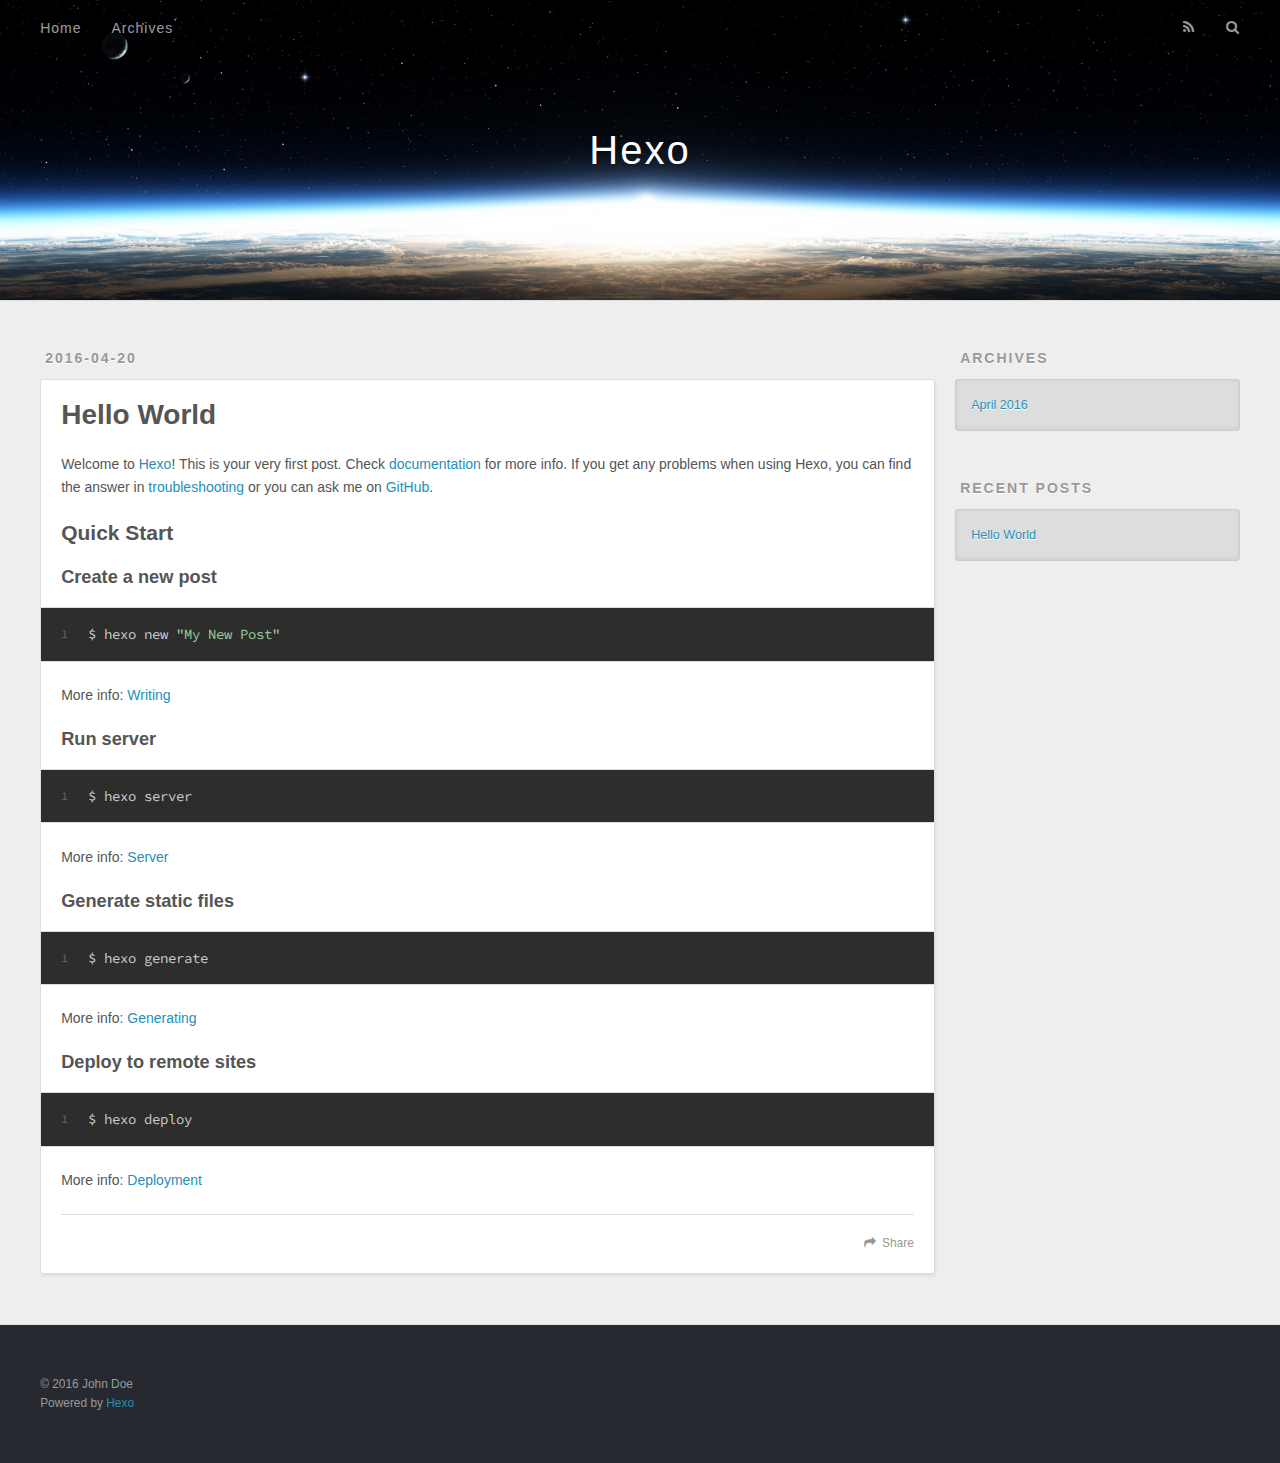
==== index.html @ 0bdc1a88 "Site updated: 2016-04-20 15:35:36" ====
<!DOCTYPE html>
<html>
<head>
  <meta charset="utf-8">
  
  <title>Hexo</title>
  <meta name="viewport" content="width=device-width, initial-scale=1, maximum-scale=1">
  <meta name="description">
<meta property="og:type" content="website">
<meta property="og:title" content="Hexo">
<meta property="og:url" content="http://yoursite.com/index.html">
<meta property="og:site_name" content="Hexo">
<meta property="og:description">
<meta name="twitter:card" content="summary">
<meta name="twitter:title" content="Hexo">
<meta name="twitter:description">
  
    <link rel="alternate" href="/atom.xml" title="Hexo" type="application/atom+xml">
  
  
    <link rel="icon" href="/favicon.png">
  
  
    <link href="//fonts.googleapis.com/css?family=Source+Code+Pro" rel="stylesheet" type="text/css">
  
  <link rel="stylesheet" href="/css/style.css">
  

</head>

<body>
  <div id="container">
    <div id="wrap">
      <header id="header">
  <div id="banner"></div>
  <div id="header-outer" class="outer">
    <div id="header-title" class="inner">
      <h1 id="logo-wrap">
        <a href="/" id="logo">Hexo</a>
      </h1>
      
    </div>
    <div id="header-inner" class="inner">
      <nav id="main-nav">
        <a id="main-nav-toggle" class="nav-icon"></a>
        
          <a class="main-nav-link" href="/">Home</a>
        
          <a class="main-nav-link" href="/archives">Archives</a>
        
      </nav>
      <nav id="sub-nav">
        
          <a id="nav-rss-link" class="nav-icon" href="/atom.xml" title="RSS Feed"></a>
        
        <a id="nav-search-btn" class="nav-icon" title="Search"></a>
      </nav>
      <div id="search-form-wrap">
        <form action="//google.com/search" method="get" accept-charset="UTF-8" class="search-form"><input type="search" name="q" results="0" class="search-form-input" placeholder="Search"><button type="submit" class="search-form-submit">&#xF002;</button><input type="hidden" name="sitesearch" value="http://yoursite.com"></form>
      </div>
    </div>
  </div>
</header>
      <div class="outer">
        <section id="main">
  
    <article id="post-hello-world" class="article article-type-post" itemscope itemprop="blogPost">
  <div class="article-meta">
    <a href="/2016/04/20/hello-world/" class="article-date">
  <time datetime="2016-04-20T07:12:39.028Z" itemprop="datePublished">2016-04-20</time>
</a>
    
  </div>
  <div class="article-inner">
    
    
      <header class="article-header">
        
  
    <h1 itemprop="name">
      <a class="article-title" href="/2016/04/20/hello-world/">Hello World</a>
    </h1>
  

      </header>
    
    <div class="article-entry" itemprop="articleBody">
      
        <p>Welcome to <a href="https://hexo.io/" target="_blank" rel="external">Hexo</a>! This is your very first post. Check <a href="https://hexo.io/docs/" target="_blank" rel="external">documentation</a> for more info. If you get any problems when using Hexo, you can find the answer in <a href="https://hexo.io/docs/troubleshooting.html" target="_blank" rel="external">troubleshooting</a> or you can ask me on <a href="https://github.com/hexojs/hexo/issues" target="_blank" rel="external">GitHub</a>.</p>
<h2 id="Quick-Start"><a href="#Quick-Start" class="headerlink" title="Quick Start"></a>Quick Start</h2><h3 id="Create-a-new-post"><a href="#Create-a-new-post" class="headerlink" title="Create a new post"></a>Create a new post</h3><figure class="highlight bash"><table><tr><td class="gutter"><pre><span class="line">1</span><br></pre></td><td class="code"><pre><span class="line">$ hexo new <span class="string">"My New Post"</span></span><br></pre></td></tr></table></figure>
<p>More info: <a href="https://hexo.io/docs/writing.html" target="_blank" rel="external">Writing</a></p>
<h3 id="Run-server"><a href="#Run-server" class="headerlink" title="Run server"></a>Run server</h3><figure class="highlight bash"><table><tr><td class="gutter"><pre><span class="line">1</span><br></pre></td><td class="code"><pre><span class="line">$ hexo server</span><br></pre></td></tr></table></figure>
<p>More info: <a href="https://hexo.io/docs/server.html" target="_blank" rel="external">Server</a></p>
<h3 id="Generate-static-files"><a href="#Generate-static-files" class="headerlink" title="Generate static files"></a>Generate static files</h3><figure class="highlight bash"><table><tr><td class="gutter"><pre><span class="line">1</span><br></pre></td><td class="code"><pre><span class="line">$ hexo generate</span><br></pre></td></tr></table></figure>
<p>More info: <a href="https://hexo.io/docs/generating.html" target="_blank" rel="external">Generating</a></p>
<h3 id="Deploy-to-remote-sites"><a href="#Deploy-to-remote-sites" class="headerlink" title="Deploy to remote sites"></a>Deploy to remote sites</h3><figure class="highlight bash"><table><tr><td class="gutter"><pre><span class="line">1</span><br></pre></td><td class="code"><pre><span class="line">$ hexo deploy</span><br></pre></td></tr></table></figure>
<p>More info: <a href="https://hexo.io/docs/deployment.html" target="_blank" rel="external">Deployment</a></p>

      
    </div>
    <footer class="article-footer">
      <a data-url="http://yoursite.com/2016/04/20/hello-world/" data-id="cin8j2ept0000wcw4r15wp5rs" class="article-share-link">Share</a>
      
      
    </footer>
  </div>
  
</article>


  

</section>
        
          <aside id="sidebar">
  
    

  
    

  
    
  
    
  <div class="widget-wrap">
    <h3 class="widget-title">Archives</h3>
    <div class="widget">
      <ul class="archive-list"><li class="archive-list-item"><a class="archive-list-link" href="/archives/2016/04/">April 2016</a></li></ul>
    </div>
  </div>


  
    
  <div class="widget-wrap">
    <h3 class="widget-title">Recent Posts</h3>
    <div class="widget">
      <ul>
        
          <li>
            <a href="/2016/04/20/hello-world/">Hello World</a>
          </li>
        
      </ul>
    </div>
  </div>

  
</aside>
        
      </div>
      <footer id="footer">
  
  <div class="outer">
    <div id="footer-info" class="inner">
      &copy; 2016 John Doe<br>
      Powered by <a href="http://hexo.io/" target="_blank">Hexo</a>
    </div>
  </div>
</footer>
    </div>
    <nav id="mobile-nav">
  
    <a href="/" class="mobile-nav-link">Home</a>
  
    <a href="/archives" class="mobile-nav-link">Archives</a>
  
</nav>
    

<script src="//ajax.googleapis.com/ajax/libs/jquery/2.0.3/jquery.min.js"></script>


  <link rel="stylesheet" href="/fancybox/jquery.fancybox.css">
  <script src="/fancybox/jquery.fancybox.pack.js"></script>


<script src="/js/script.js"></script>

  </div>
</body>
</html>
---- css/style.css ----
body {
  width: 100%;
}
body:before,
body:after {
  content: "";
  display: table;
}
body:after {
  clear: both;
}
html,
body,
div,
span,
applet,
object,
iframe,
h1,
h2,
h3,
h4,
h5,
h6,
p,
blockquote,
pre,
a,
abbr,
acronym,
address,
big,
cite,
code,
del,
dfn,
em,
img,
ins,
kbd,
q,
s,
samp,
small,
strike,
strong,
sub,
sup,
tt,
var,
dl,
dt,
dd,
ol,
ul,
li,
fieldset,
form,
label,
legend,
table,
caption,
tbody,
tfoot,
thead,
tr,
th,
td {
  margin: 0;
  padding: 0;
  border: 0;
  outline: 0;
  font-weight: inherit;
  font-style: inherit;
  font-family: inherit;
  font-size: 100%;
  vertical-align: baseline;
}
body {
  line-height: 1;
  color: #000;
  background: #fff;
}
ol,
ul {
  list-style: none;
}
table {
  border-collapse: separate;
  border-spacing: 0;
  vertical-align: middle;
}
caption,
th,
td {
  text-align: left;
  font-weight: normal;
  vertical-align: middle;
}
a img {
  border: none;
}
input,
button {
  margin: 0;
  padding: 0;
}
input::-moz-focus-inner,
button::-moz-focus-inner {
  border: 0;
  padding: 0;
}
@font-face {
  font-family: FontAwesome;
  font-style: normal;
  font-weight: normal;
  src: url("fonts/fontawesome-webfont.eot?v=#4.0.3");
  src: url("fonts/fontawesome-webfont.eot?#iefix&v=#4.0.3") format("embedded-opentype"), url("fonts/fontawesome-webfont.woff?v=#4.0.3") format("woff"), url("fonts/fontawesome-webfont.ttf?v=#4.0.3") format("truetype"), url("fonts/fontawesome-webfont.svg#fontawesomeregular?v=#4.0.3") format("svg");
}
html,
body,
#container {
  height: 100%;
}
body {
  background: #eee;
  font: 14px "Helvetica Neue", Helvetica, Arial, sans-serif;
  -webkit-text-size-adjust: 100%;
}
.outer {
  max-width: 1220px;
  margin: 0 auto;
  padding: 0 20px;
}
.outer:before,
.outer:after {
  content: "";
  display: table;
}
.outer:after {
  clear: both;
}
.inner {
  display: inline;
  float: left;
  width: 98.33333333333333%;
  margin: 0 0.833333333333333%;
}
.left,
.alignleft {
  float: left;
}
.right,
.alignright {
  float: right;
}
.clear {
  clear: both;
}
#container {
  position: relative;
}
.mobile-nav-on {
  overflow: hidden;
}
#wrap {
  height: 100%;
  width: 100%;
  position: absolute;
  top: 0;
  left: 0;
  -webkit-transition: 0.2s ease-out;
  -moz-transition: 0.2s ease-out;
  -ms-transition: 0.2s ease-out;
  transition: 0.2s ease-out;
  z-index: 1;
  background: #eee;
}
.mobile-nav-on #wrap {
  left: 280px;
}
@media screen and (min-width: 768px) {
  #main {
    display: inline;
    float: left;
    width: 73.33333333333333%;
    margin: 0 0.833333333333333%;
  }
}
.article-date,
.article-category-link,
.archive-year,
.widget-title {
  text-decoration: none;
  text-transform: uppercase;
  letter-spacing: 2px;
  color: #999;
  margin-bottom: 1em;
  margin-left: 5px;
  line-height: 1em;
  text-shadow: 0 1px #fff;
  font-weight: bold;
}
.article-inner,
.archive-article-inner {
  background: #fff;
  -webkit-box-shadow: 1px 2px 3px #ddd;
  box-shadow: 1px 2px 3px #ddd;
  border: 1px solid #ddd;
  -webkit-border-radius: 3px;
  border-radius: 3px;
}
.article-entry h1,
.widget h1 {
  font-size: 2em;
}
.article-entry h2,
.widget h2 {
  font-size: 1.5em;
}
.article-entry h3,
.widget h3 {
  font-size: 1.3em;
}
.article-entry h4,
.widget h4 {
  font-size: 1.2em;
}
.article-entry h5,
.widget h5 {
  font-size: 1em;
}
.article-entry h6,
.widget h6 {
  font-size: 1em;
  color: #999;
}
.article-entry hr,
.widget hr {
  border: 1px dashed #ddd;
}
.article-entry strong,
.widget strong {
  font-weight: bold;
}
.article-entry em,
.widget em,
.article-entry cite,
.widget cite {
  font-style: italic;
}
.article-entry sup,
.widget sup,
.article-entry sub,
.widget sub {
  font-size: 0.75em;
  line-height: 0;
  position: relative;
  vertical-align: baseline;
}
.article-entry sup,
.widget sup {
  top: -0.5em;
}
.article-entry sub,
.widget sub {
  bottom: -0.2em;
}
.article-entry small,
.widget small {
  font-size: 0.85em;
}
.article-entry acronym,
.widget acronym,
.article-entry abbr,
.widget abbr {
  border-bottom: 1px dotted;
}
.article-entry ul,
.widget ul,
.article-entry ol,
.widget ol,
.article-entry dl,
.widget dl {
  margin: 0 20px;
  line-height: 1.6em;
}
.article-entry ul ul,
.widget ul ul,
.article-entry ol ul,
.widget ol ul,
.article-entry ul ol,
.widget ul ol,
.article-entry ol ol,
.widget ol ol {
  margin-top: 0;
  margin-bottom: 0;
}
.article-entry ul,
.widget ul {
  list-style: disc;
}
.article-entry ol,
.widget ol {
  list-style: decimal;
}
.article-entry dt,
.widget dt {
  font-weight: bold;
}
#header {
  height: 300px;
  position: relative;
  border-bottom: 1px solid #ddd;
}
#header:before,
#header:after {
  content: "";
  position: absolute;
  left: 0;
  right: 0;
  height: 40px;
}
#header:before {
  top: 0;
  background: -webkit-linear-gradient(rgba(0,0,0,0.2), transparent);
  background: -moz-linear-gradient(rgba(0,0,0,0.2), transparent);
  background: -ms-linear-gradient(rgba(0,0,0,0.2), transparent);
  background: linear-gradient(rgba(0,0,0,0.2), transparent);
}
#header:after {
  bottom: 0;
  background: -webkit-linear-gradient(transparent, rgba(0,0,0,0.2));
  background: -moz-linear-gradient(transparent, rgba(0,0,0,0.2));
  background: -ms-linear-gradient(transparent, rgba(0,0,0,0.2));
  background: linear-gradient(transparent, rgba(0,0,0,0.2));
}
#header-outer {
  height: 100%;
  position: relative;
}
#header-inner {
  position: relative;
  overflow: hidden;
}
#banner {
  position: absolute;
  top: 0;
  left: 0;
  width: 100%;
  height: 100%;
  background: url("images/banner.jpg") center #000;
  -webkit-background-size: cover;
  -moz-background-size: cover;
  background-size: cover;
  z-index: -1;
}
#header-title {
  text-align: center;
  height: 40px;
  position: absolute;
  top: 50%;
  left: 0;
  margin-top: -20px;
}
#logo,
#subtitle {
  text-decoration: none;
  color: #fff;
  font-weight: 300;
  text-shadow: 0 1px 4px rgba(0,0,0,0.3);
}
#logo {
  font-size: 40px;
  line-height: 40px;
  letter-spacing: 2px;
}
#subtitle {
  font-size: 16px;
  line-height: 16px;
  letter-spacing: 1px;
}
#subtitle-wrap {
  margin-top: 16px;
}
#main-nav {
  float: left;
  margin-left: -15px;
}
.nav-icon,
.main-nav-link {
  float: left;
  color: #fff;
  opacity: 0.6;
  text-decoration: none;
  text-shadow: 0 1px rgba(0,0,0,0.2);
  -webkit-transition: opacity 0.2s;
  -moz-transition: opacity 0.2s;
  -ms-transition: opacity 0.2s;
  transition: opacity 0.2s;
  display: block;
  padding: 20px 15px;
}
.nav-icon:hover,
.main-nav-link:hover {
  opacity: 1;
}
.nav-icon {
  font-family: FontAwesome;
  text-align: center;
  font-size: 14px;
  width: 14px;
  height: 14px;
  padding: 20px 15px;
  position: relative;
  cursor: pointer;
}
.main-nav-link {
  font-weight: 300;
  letter-spacing: 1px;
}
@media screen and (max-width: 479px) {
  .main-nav-link {
    display: none;
  }
}
#main-nav-toggle {
  display: none;
}
#main-nav-toggle:before {
  content: "\f0c9";
}
@media screen and (max-width: 479px) {
  #main-nav-toggle {
    display: block;
  }
}
#sub-nav {
  float: right;
  margin-right: -15px;
}
#nav-rss-link:before {
  content: "\f09e";
}
#nav-search-btn:before {
  content: "\f002";
}
#search-form-wrap {
  position: absolute;
  top: 15px;
  width: 150px;
  height: 30px;
  right: -150px;
  opacity: 0;
  -webkit-transition: 0.2s ease-out;
  -moz-transition: 0.2s ease-out;
  -ms-transition: 0.2s ease-out;
  transition: 0.2s ease-out;
}
#search-form-wrap.on {
  opacity: 1;
  right: 0;
}
@media screen and (max-width: 479px) {
  #search-form-wrap {
    width: 100%;
    right: -100%;
  }
}
.search-form {
  position: absolute;
  top: 0;
  left: 0;
  right: 0;
  background: #fff;
  padding: 5px 15px;
  -webkit-border-radius: 15px;
  border-radius: 15px;
  -webkit-box-shadow: 0 0 10px rgba(0,0,0,0.3);
  box-shadow: 0 0 10px rgba(0,0,0,0.3);
}
.search-form-input {
  border: none;
  background: none;
  color: #555;
  width: 100%;
  font: 13px "Helvetica Neue", Helvetica, Arial, sans-serif;
  outline: none;
}
.search-form-input::-webkit-search-results-decoration,
.search-form-input::-webkit-search-cancel-button {
  -webkit-appearance: none;
}
.search-form-submit {
  position: absolute;
  top: 50%;
  right: 10px;
  margin-top: -7px;
  font: 13px FontAwesome;
  border: none;
  background: none;
  color: #bbb;
  cursor: pointer;
}
.search-form-submit:hover,
.search-form-submit:focus {
  color: #777;
}
.article {
  margin: 50px 0;
}
.article-inner {
  overflow: hidden;
}
.article-meta:before,
.article-meta:after {
  content: "";
  display: table;
}
.article-meta:after {
  clear: both;
}
.article-date {
  float: left;
}
.article-category {
  float: left;
  line-height: 1em;
  color: #ccc;
  text-shadow: 0 1px #fff;
  margin-left: 8px;
}
.article-category:before {
  content: "\2022";
}
.article-category-link {
  margin: 0 12px 1em;
}
.article-header {
  padding: 20px 20px 0;
}
.article-title {
  text-decoration: none;
  font-size: 2em;
  font-weight: bold;
  color: #555;
  line-height: 1.1em;
  -webkit-transition: color 0.2s;
  -moz-transition: color 0.2s;
  -ms-transition: color 0.2s;
  transition: color 0.2s;
}
a.article-title:hover {
  color: #258fb8;
}
.article-entry {
  color: #555;
  padding: 0 20px;
}
.article-entry:before,
.article-entry:after {
  content: "";
  display: table;
}
.article-entry:after {
  clear: both;
}
.article-entry p,
.article-entry table {
  line-height: 1.6em;
  margin: 1.6em 0;
}
.article-entry h1,
.article-entry h2,
.article-entry h3,
.article-entry h4,
.article-entry h5,
.article-entry h6 {
  font-weight: bold;
}
.article-entry h1,
.article-entry h2,
.article-entry h3,
.article-entry h4,
.article-entry h5,
.article-entry h6 {
  line-height: 1.1em;
  margin: 1.1em 0;
}
.article-entry a {
  color: #258fb8;
  text-decoration: none;
}
.article-entry a:hover {
  text-decoration: underline;
}
.article-entry ul,
.article-entry ol,
.article-entry dl {
  margin-top: 1.6em;
  margin-bottom: 1.6em;
}
.article-entry img,
.article-entry video {
  max-width: 100%;
  height: auto;
  display: block;
  margin: auto;
}
.article-entry iframe {
  border: none;
}
.article-entry table {
  width: 100%;
  border-collapse: collapse;
  border-spacing: 0;
}
.article-entry th {
  font-weight: bold;
  border-bottom: 3px solid #ddd;
  padding-bottom: 0.5em;
}
.article-entry td {
  border-bottom: 1px solid #ddd;
  padding: 10px 0;
}
.article-entry blockquote {
  font-family: Georgia, "Times New Roman", serif;
  font-size: 1.4em;
  margin: 1.6em 20px;
  text-align: center;
}
.article-entry blockquote footer {
  font-size: 14px;
  margin: 1.6em 0;
  font-family: "Helvetica Neue", Helvetica, Arial, sans-serif;
}
.article-entry blockquote footer cite:before {
  content: "—";
  padding: 0 0.5em;
}
.article-entry .pullquote {
  text-align: left;
  width: 45%;
  margin: 0;
}
.article-entry .pullquote.left {
  margin-left: 0.5em;
  margin-right: 1em;
}
.article-entry .pullquote.right {
  margin-right: 0.5em;
  margin-left: 1em;
}
.article-entry .caption {
  color: #999;
  display: block;
  font-size: 0.9em;
  margin-top: 0.5em;
  position: relative;
  text-align: center;
}
.article-entry .video-container {
  position: relative;
  padding-top: 56.25%;
  height: 0;
  overflow: hidden;
}
.article-entry .video-container iframe,
.article-entry .video-container object,
.article-entry .video-container embed {
  position: absolute;
  top: 0;
  left: 0;
  width: 100%;
  height: 100%;
  margin-top: 0;
}
.article-more-link a {
  display: inline-block;
  line-height: 1em;
  padding: 6px 15px;
  -webkit-border-radius: 15px;
  border-radius: 15px;
  background: #eee;
  color: #999;
  text-shadow: 0 1px #fff;
  text-decoration: none;
}
.article-more-link a:hover {
  background: #258fb8;
  color: #fff;
  text-decoration: none;
  text-shadow: 0 1px #1e7293;
}
.article-footer {
  font-size: 0.85em;
  line-height: 1.6em;
  border-top: 1px solid #ddd;
  padding-top: 1.6em;
  margin: 0 20px 20px;
}
.article-footer:before,
.article-footer:after {
  content: "";
  display: table;
}
.article-footer:after {
  clear: both;
}
.article-footer a {
  color: #999;
  text-decoration: none;
}
.article-footer a:hover {
  color: #555;
}
.article-tag-list-item {
  float: left;
  margin-right: 10px;
}
.article-tag-list-link:before {
  content: "#";
}
.article-comment-link {
  float: right;
}
.article-comment-link:before {
  content: "\f075";
  font-family: FontAwesome;
  padding-right: 8px;
}
.article-share-link {
  cursor: pointer;
  float: right;
  margin-left: 20px;
}
.article-share-link:before {
  content: "\f064";
  font-family: FontAwesome;
  padding-right: 6px;
}
#article-nav {
  position: relative;
}
#article-nav:before,
#article-nav:after {
  content: "";
  display: table;
}
#article-nav:after {
  clear: both;
}
@media screen and (min-width: 768px) {
  #article-nav {
    margin: 50px 0;
  }
  #article-nav:before {
    width: 8px;
    height: 8px;
    position: absolute;
    top: 50%;
    left: 50%;
    margin-top: -4px;
    margin-left: -4px;
    content: "";
    -webkit-border-radius: 50%;
    border-radius: 50%;
    background: #ddd;
    -webkit-box-shadow: 0 1px 2px #fff;
    box-shadow: 0 1px 2px #fff;
  }
}
.article-nav-link-wrap {
  text-decoration: none;
  text-shadow: 0 1px #fff;
  color: #999;
  -webkit-box-sizing: border-box;
  -moz-box-sizing: border-box;
  box-sizing: border-box;
  margin-top: 50px;
  text-align: center;
  display: block;
}
.article-nav-link-wrap:hover {
  color: #555;
}
@media screen and (min-width: 768px) {
  .article-nav-link-wrap {
    width: 50%;
    margin-top: 0;
  }
}
@media screen and (min-width: 768px) {
  #article-nav-newer {
    float: left;
    text-align: right;
    padding-right: 20px;
  }
}
@media screen and (min-width: 768px) {
  #article-nav-older {
    float: right;
    text-align: left;
    padding-left: 20px;
  }
}
.article-nav-caption {
  text-transform: uppercase;
  letter-spacing: 2px;
  color: #ddd;
  line-height: 1em;
  font-weight: bold;
}
#article-nav-newer .article-nav-caption {
  margin-right: -2px;
}
.article-nav-title {
  font-size: 0.85em;
  line-height: 1.6em;
  margin-top: 0.5em;
}
.article-share-box {
  position: absolute;
  display: none;
  background: #fff;
  -webkit-box-shadow: 1px 2px 10px rgba(0,0,0,0.2);
  box-shadow: 1px 2px 10px rgba(0,0,0,0.2);
  -webkit-border-radius: 3px;
  border-radius: 3px;
  margin-left: -145px;
  overflow: hidden;
  z-index: 1;
}
.article-share-box.on {
  display: block;
}
.article-share-input {
  width: 100%;
  background: none;
  -webkit-box-sizing: border-box;
  -moz-box-sizing: border-box;
  box-sizing: border-box;
  font: 14px "Helvetica Neue", Helvetica, Arial, sans-serif;
  padding: 0 15px;
  color: #555;
  outline: none;
  border: 1px solid #ddd;
  -webkit-border-radius: 3px 3px 0 0;
  border-radius: 3px 3px 0 0;
  height: 36px;
  line-height: 36px;
}
.article-share-links {
  background: #eee;
}
.article-share-links:before,
.article-share-links:after {
  content: "";
  display: table;
}
.article-share-links:after {
  clear: both;
}
.article-share-twitter,
.article-share-facebook,
.article-share-pinterest,
.article-share-google {
  width: 50px;
  height: 36px;
  display: block;
  float: left;
  position: relative;
  color: #999;
  text-shadow: 0 1px #fff;
}
.article-share-twitter:before,
.article-share-facebook:before,
.article-share-pinterest:before,
.article-share-google:before {
  font-size: 20px;
  font-family: FontAwesome;
  width: 20px;
  height: 20px;
  position: absolute;
  top: 50%;
  left: 50%;
  margin-top: -10px;
  margin-left: -10px;
  text-align: center;
}
.article-share-twitter:hover,
.article-share-facebook:hover,
.article-share-pinterest:hover,
.article-share-google:hover {
  color: #fff;
}
.article-share-twitter:before {
  content: "\f099";
}
.article-share-twitter:hover {
  background: #00aced;
  text-shadow: 0 1px #008abe;
}
.article-share-facebook:before {
  content: "\f09a";
}
.article-share-facebook:hover {
  background: #3b5998;
  text-shadow: 0 1px #2f477a;
}
.article-share-pinterest:before {
  content: "\f0d2";
}
.article-share-pinterest:hover {
  background: #cb2027;
  text-shadow: 0 1px #a21a1f;
}
.article-share-google:before {
  content: "\f0d5";
}
.article-share-google:hover {
  background: #dd4b39;
  text-shadow: 0 1px #be3221;
}
.article-gallery {
  background: #000;
  position: relative;
}
.article-gallery-photos {
  position: relative;
  overflow: hidden;
}
.article-gallery-img {
  display: none;
  max-width: 100%;
}
.article-gallery-img:first-child {
  display: block;
}
.article-gallery-img.loaded {
  position: absolute;
  display: block;
}
.article-gallery-img img {
  display: block;
  max-width: 100%;
  margin: 0 auto;
}
#comments {
  background: #fff;
  -webkit-box-shadow: 1px 2px 3px #ddd;
  box-shadow: 1px 2px 3px #ddd;
  padding: 20px;
  border: 1px solid #ddd;
  -webkit-border-radius: 3px;
  border-radius: 3px;
  margin: 50px 0;
}
#comments a {
  color: #258fb8;
}
.archives-wrap {
  margin: 50px 0;
}
.archives:before,
.archives:after {
  content: "";
  display: table;
}
.archives:after {
  clear: both;
}
.archive-year-wrap {
  margin-bottom: 1em;
}
.archives {
  -webkit-column-gap: 10px;
  -moz-column-gap: 10px;
  column-gap: 10px;
}
@media screen and (min-width: 480px) and (max-width: 767px) {
  .archives {
    -webkit-column-count: 2;
    -moz-column-count: 2;
    column-count: 2;
  }
}
@media screen and (min-width: 768px) {
  .archives {
    -webkit-column-count: 3;
    -moz-column-count: 3;
    column-count: 3;
  }
}
.archive-article {
  -webkit-column-break-inside: avoid;
  page-break-inside: avoid;
  overflow: hidden;
  break-inside: avoid-column;
}
.archive-article-inner {
  padding: 10px;
  margin-bottom: 15px;
}
.archive-article-title {
  text-decoration: none;
  font-weight: bold;
  color: #555;
  -webkit-transition: color 0.2s;
  -moz-transition: color 0.2s;
  -ms-transition: color 0.2s;
  transition: color 0.2s;
  line-height: 1.6em;
}
.archive-article-title:hover {
  color: #258fb8;
}
.archive-article-footer {
  margin-top: 1em;
}
.archive-article-date {
  color: #999;
  text-decoration: none;
  font-size: 0.85em;
  line-height: 1em;
  margin-bottom: 0.5em;
  display: block;
}
#page-nav {
  margin: 50px auto;
  background: #fff;
  -webkit-box-shadow: 1px 2px 3px #ddd;
  box-shadow: 1px 2px 3px #ddd;
  border: 1px solid #ddd;
  -webkit-border-radius: 3px;
  border-radius: 3px;
  text-align: center;
  color: #999;
  overflow: hidden;
}
#page-nav:before,
#page-nav:after {
  content: "";
  display: table;
}
#page-nav:after {
  clear: both;
}
#page-nav a,
#page-nav span {
  padding: 10px 20px;
  line-height: 1;
  height: 2ex;
}
#page-nav a {
  color: #999;
  text-decoration: none;
}
#page-nav a:hover {
  background: #999;
  color: #fff;
}
#page-nav .prev {
  float: left;
}
#page-nav .next {
  float: right;
}
#page-nav .page-number {
  display: inline-block;
}
@media screen and (max-width: 479px) {
  #page-nav .page-number {
    display: none;
  }
}
#page-nav .current {
  color: #555;
  font-weight: bold;
}
#page-nav .space {
  color: #ddd;
}
#footer {
  background: #262a30;
  padding: 50px 0;
  border-top: 1px solid #ddd;
  color: #999;
}
#footer a {
  color: #258fb8;
  text-decoration: none;
}
#footer a:hover {
  text-decoration: underline;
}
#footer-info {
  line-height: 1.6em;
  font-size: 0.85em;
}
.article-entry pre,
.article-entry .highlight {
  background: #2d2d2d;
  margin: 0 -20px;
  padding: 15px 20px;
  border-style: solid;
  border-color: #ddd;
  border-width: 1px 0;
  overflow: auto;
  color: #ccc;
  line-height: 22.400000000000002px;
}
.article-entry .highlight .gutter pre,
.article-entry .gist .gist-file .gist-data .line-numbers {
  color: #666;
  font-size: 0.85em;
}
.article-entry pre,
.article-entry code {
  font-family: "Source Code Pro", Consolas, Monaco, Menlo, Consolas, monospace;
}
.article-entry code {
  background: #eee;
  text-shadow: 0 1px #fff;
  padding: 0 0.3em;
}
.article-entry pre code {
  background: none;
  text-shadow: none;
  padding: 0;
}
.article-entry .highlight pre {
  border: none;
  margin: 0;
  padding: 0;
}
.article-entry .highlight table {
  margin: 0;
  width: auto;
}
.article-entry .highlight td {
  border: none;
  padding: 0;
}
.article-entry .highlight figcaption {
  font-size: 0.85em;
  color: #999;
  line-height: 1em;
  margin-bottom: 1em;
}
.article-entry .highlight figcaption:before,
.article-entry .highlight figcaption:after {
  content: "";
  display: table;
}
.article-entry .highlight figcaption:after {
  clear: both;
}
.article-entry .highlight figcaption a {
  float: right;
}
.article-entry .highlight .gutter pre {
  text-align: right;
  padding-right: 20px;
}
.article-entry .highlight .line {
  height: 22.400000000000002px;
}
.article-entry .highlight .line.marked {
  background: #515151;
}
.article-entry .gist {
  margin: 0 -20px;
  border-style: solid;
  border-color: #ddd;
  border-width: 1px 0;
  background: #2d2d2d;
  padding: 15px 20px 15px 0;
}
.article-entry .gist .gist-file {
  border: none;
  font-family: "Source Code Pro", Consolas, Monaco, Menlo, Consolas, monospace;
  margin: 0;
}
.article-entry .gist .gist-file .gist-data {
  background: none;
  border: none;
}
.article-entry .gist .gist-file .gist-data .line-numbers {
  background: none;
  border: none;
  padding: 0 20px 0 0;
}
.article-entry .gist .gist-file .gist-data .line-data {
  padding: 0 !important;
}
.article-entry .gist .gist-file .highlight {
  margin: 0;
  padding: 0;
  border: none;
}
.article-entry .gist .gist-file .gist-meta {
  background: #2d2d2d;
  color: #999;
  font: 0.85em "Helvetica Neue", Helvetica, Arial, sans-serif;
  text-shadow: 0 0;
  padding: 0;
  margin-top: 1em;
  margin-left: 20px;
}
.article-entry .gist .gist-file .gist-meta a {
  color: #258fb8;
  font-weight: normal;
}
.article-entry .gist .gist-file .gist-meta a:hover {
  text-decoration: underline;
}
pre .comment,
pre .title {
  color: #999;
}
pre .variable,
pre .attribute,
pre .tag,
pre .regexp,
pre .ruby .constant,
pre .xml .tag .title,
pre .xml .pi,
pre .xml .doctype,
pre .html .doctype,
pre .css .id,
pre .css .class,
pre .css .pseudo {
  color: #f2777a;
}
pre .number,
pre .preprocessor,
pre .built_in,
pre .literal,
pre .params,
pre .constant {
  color: #f99157;
}
pre .class,
pre .ruby .class .title,
pre .css .rules .attribute {
  color: #9c9;
}
pre .string,
pre .value,
pre .inheritance,
pre .header,
pre .ruby .symbol,
pre .xml .cdata {
  color: #9c9;
}
pre .css .hexcolor {
  color: #6cc;
}
pre .function,
pre .python .decorator,
pre .python .title,
pre .ruby .function .title,
pre .ruby .title .keyword,
pre .perl .sub,
pre .javascript .title,
pre .coffeescript .title {
  color: #69c;
}
pre .keyword,
pre .javascript .function {
  color: #c9c;
}
@media screen and (max-width: 479px) {
  #mobile-nav {
    position: absolute;
    top: 0;
    left: 0;
    width: 280px;
    height: 100%;
    background: #191919;
    border-right: 1px solid #fff;
  }
}
@media screen and (max-width: 479px) {
  .mobile-nav-link {
    display: block;
    color: #999;
    text-decoration: none;
    padding: 15px 20px;
    font-weight: bold;
  }
  .mobile-nav-link:hover {
    color: #fff;
  }
}
@media screen and (min-width: 768px) {
  #sidebar {
    display: inline;
    float: left;
    width: 23.333333333333332%;
    margin: 0 0.833333333333333%;
  }
}
.widget-wrap {
  margin: 50px 0;
}
.widget {
  color: #777;
  text-shadow: 0 1px #fff;
  background: #ddd;
  -webkit-box-shadow: 0 -1px 4px #ccc inset;
  box-shadow: 0 -1px 4px #ccc inset;
  border: 1px solid #ccc;
  padding: 15px;
  -webkit-border-radius: 3px;
  border-radius: 3px;
}
.widget a {
  color: #258fb8;
  text-decoration: none;
}
.widget a:hover {
  text-decoration: underline;
}
.widget ul ul,
.widget ol ul,
.widget dl ul,
.widget ul ol,
.widget ol ol,
.widget dl ol,
.widget ul dl,
.widget ol dl,
.widget dl dl {
  margin-left: 15px;
  list-style: disc;
}
.widget {
  line-height: 1.6em;
  word-wrap: break-word;
  font-size: 0.9em;
}
.widget ul,
.widget ol {
  list-style: none;
  margin: 0;
}
.widget ul ul,
.widget ol ul,
.widget ul ol,
.widget ol ol {
  margin: 0 20px;
}
.widget ul ul,
.widget ol ul {
  list-style: disc;
}
.widget ul ol,
.widget ol ol {
  list-style: decimal;
}
.category-list-count,
.tag-list-count,
.archive-list-count {
  padding-left: 5px;
  color: #999;
  font-size: 0.85em;
}
.category-list-count:before,
.tag-list-count:before,
.archive-list-count:before {
  content: "(";
}
.category-list-count:after,
.tag-list-count:after,
.archive-list-count:after {
  content: ")";
}
.tagcloud a {
  margin-right: 5px;
  display: inline-block;
}
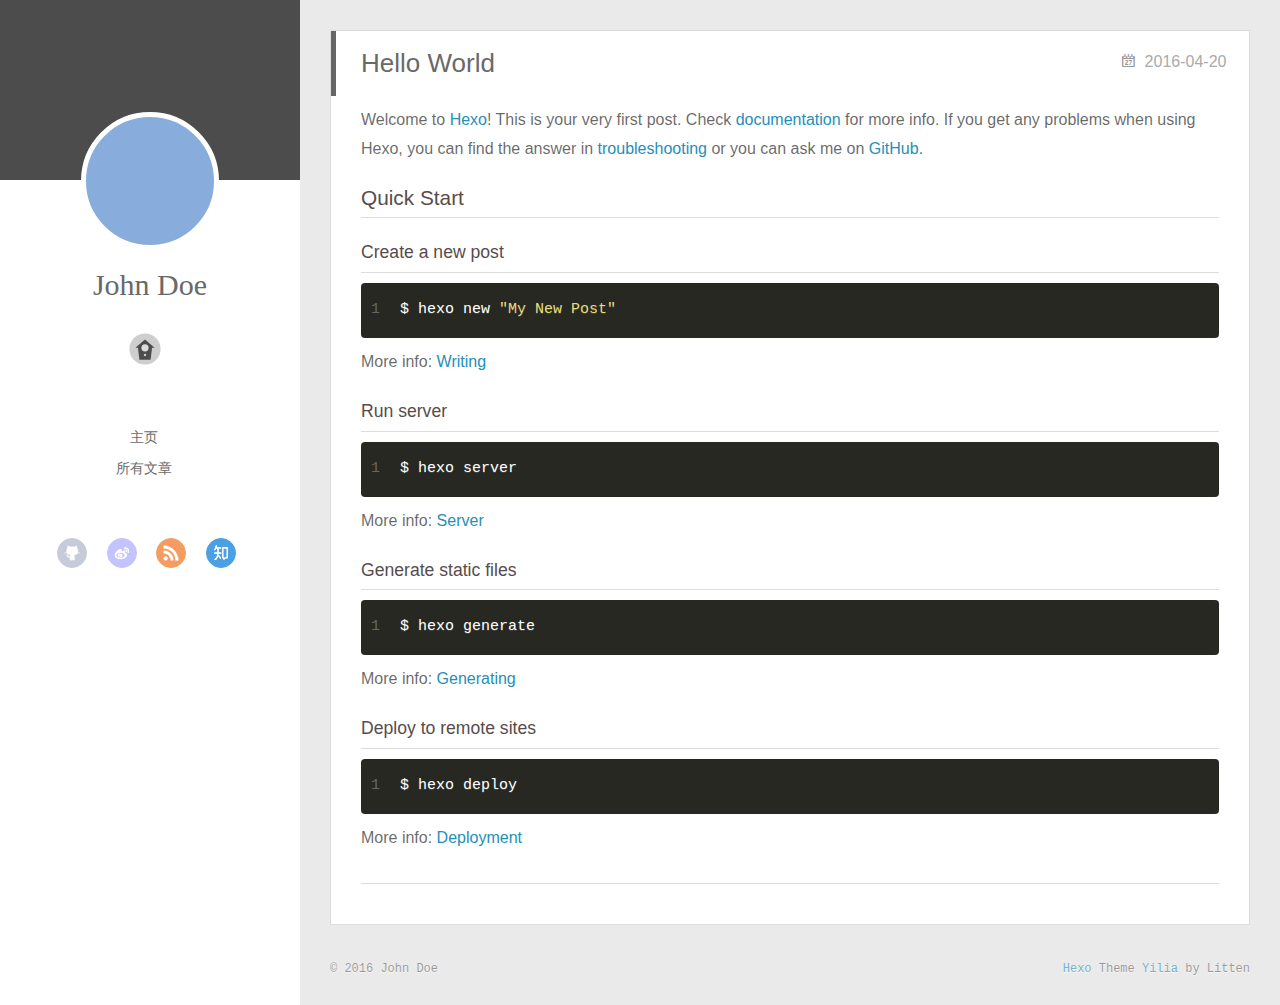
==== commit 47e3ebee: "Site updated: 2016-04-20 15:54:37" ====
--- a/index.html
+++ b/index.html
@@ -3,6 +3,7 @@
 <head>
   <meta charset="utf-8">
   
+  <meta http-equiv="X-UA-Compatible" content="IE=edge" >
   <title>Hexo</title>
   <meta name="viewport" content="width=device-width, initial-scale=1, maximum-scale=1">
   <meta name="description">
@@ -15,63 +16,199 @@
 <meta name="twitter:title" content="Hexo">
 <meta name="twitter:description">
   
-    <link rel="alternate" href="/atom.xml" title="Hexo" type="application/atom+xml">
+    <link rel="alternative" href="/atom.xml" title="Hexo" type="application/atom+xml">
   
   
     <link rel="icon" href="/favicon.png">
   
-  
-    <link href="//fonts.googleapis.com/css?family=Source+Code+Pro" rel="stylesheet" type="text/css">
-  
   <link rel="stylesheet" href="/css/style.css">
-  
-
 </head>
 
 <body>
   <div id="container">
-    <div id="wrap">
-      <header id="header">
-  <div id="banner"></div>
-  <div id="header-outer" class="outer">
-    <div id="header-title" class="inner">
-      <h1 id="logo-wrap">
-        <a href="/" id="logo">Hexo</a>
-      </h1>
-      
-    </div>
-    <div id="header-inner" class="inner">
-      <nav id="main-nav">
-        <a id="main-nav-toggle" class="nav-icon"></a>
-        
-          <a class="main-nav-link" href="/">Home</a>
-        
-          <a class="main-nav-link" href="/archives">Archives</a>
-        
-      </nav>
-      <nav id="sub-nav">
-        
-          <a id="nav-rss-link" class="nav-icon" href="/atom.xml" title="RSS Feed"></a>
-        
-        <a id="nav-search-btn" class="nav-icon" title="Search"></a>
-      </nav>
-      <div id="search-form-wrap">
-        <form action="//google.com/search" method="get" accept-charset="UTF-8" class="search-form"><input type="search" name="q" results="0" class="search-form-input" placeholder="Search"><button type="submit" class="search-form-submit">&#xF002;</button><input type="hidden" name="sitesearch" value="http://yoursite.com"></form>
-      </div>
-    </div>
-  </div>
-</header>
-      <div class="outer">
-        <section id="main">
+    <div class="left-col">
+    <div class="overlay"></div>
+<div class="intrude-less">
+	<header id="header" class="inner">
+		<a href="/" class="profilepic">
+			
+			<img lazy-src="null" class="js-avatar">
+			
+		</a>
+
+		<hgroup>
+		  <h1 class="header-author"><a href="/">John Doe</a></h1>
+		</hgroup>
+
+		
+
+		
+			<div class="switch-btn">
+				<div class="icon">
+					<div class="icon-ctn">
+						<div class="icon-wrap icon-house" data-idx="0">
+							<div class="birdhouse"></div>
+							<div class="birdhouse_holes"></div>
+						</div>
+						<div class="icon-wrap icon-ribbon hide" data-idx="1">
+							<div class="ribbon"></div>
+						</div>
+						
+						<div class="icon-wrap icon-link hide" data-idx="2">
+							<div class="loopback_l"></div>
+							<div class="loopback_r"></div>
+						</div>
+						
+						
+						<div class="icon-wrap icon-me hide" data-idx="3">
+							<div class="user"></div>
+							<div class="shoulder"></div>
+						</div>
+						
+					</div>
+					
+				</div>
+				<div class="tips-box hide">
+					<div class="tips-arrow"></div>
+					<ul class="tips-inner">
+						<li>Menu</li>
+						<li>Tags</li>
+						
+						<li>Links</li>
+						
+						
+						<li>Über</li>
+						
+					</ul>
+				</div>
+			</div>
+		
+
+		<div class="switch-area">
+			<div class="switch-wrap">
+				<section class="switch-part switch-part1">
+					<nav class="header-menu">
+						<ul>
+						
+							<li><a href="/">主页</a></li>
+				        
+							<li><a href="/archives">所有文章</a></li>
+				        
+						</ul>
+					</nav>
+					<nav class="header-nav">
+						<div class="social">
+							
+								<a class="github" target="_blank" href="#" title="github">github</a>
+					        
+								<a class="weibo" target="_blank" href="#" title="weibo">weibo</a>
+					        
+								<a class="rss" target="_blank" href="#" title="rss">rss</a>
+					        
+								<a class="zhihu" target="_blank" href="#" title="zhihu">zhihu</a>
+					        
+						</div>
+					</nav>
+				</section>
+				
+				
+				<section class="switch-part switch-part2">
+					<div class="widget tagcloud" id="js-tagcloud">
+						
+					</div>
+				</section>
+				
+				
+				
+				<section class="switch-part switch-part3">
+					<div id="js-friends">
+					
+			          <a target="_blank" class="main-nav-link switch-friends-link" href="http://localhost:4000/">奥巴马的博客</a>
+			        
+			          <a target="_blank" class="main-nav-link switch-friends-link" href="http://localhost:4000/">卡卡的美丽传说</a>
+			        
+			          <a target="_blank" class="main-nav-link switch-friends-link" href="http://localhost:4000/">本泽马的博客</a>
+			        
+			          <a target="_blank" class="main-nav-link switch-friends-link" href="http://localhost:4000/">吉格斯的博客</a>
+			        
+			          <a target="_blank" class="main-nav-link switch-friends-link" href="http://localhost:4000/">习大大大不同</a>
+			        
+			          <a target="_blank" class="main-nav-link switch-friends-link" href="http://localhost:4000/">托蒂的博客</a>
+			        
+			        </div>
+				</section>
+				
+
+				
+				
+				<section class="switch-part switch-part4">
+				
+					<div id="js-aboutme">我是谁，我从哪里来，我到哪里去？我就是我，是颜色不一样的吃货…</div>
+				</section>
+				
+			</div>
+		</div>
+	</header>				
+</div>
+
+    </div>
+    <div class="mid-col">
+      <nav id="mobile-nav">
+  	<div class="overlay">
+  		<div class="slider-trigger"></div>
+  		<h1 class="header-author js-mobile-header hide">John Doe</h1>
+  	</div>
+	<div class="intrude-less">
+		<header id="header" class="inner">
+			<div class="profilepic">
+			
+				<img lazy-src="null" class="js-avatar">
+			
+			</div>
+			<hgroup>
+			  <h1 class="header-author">John Doe</h1>
+			</hgroup>
+			
+			<nav class="header-menu">
+				<ul>
+				
+					<li><a href="/">主页</a></li>
+		        
+					<li><a href="/archives">所有文章</a></li>
+		        
+		        <div class="clearfix"></div>
+				</ul>
+			</nav>
+			<nav class="header-nav">
+				<div class="social">
+					
+						<a class="github" target="_blank" href="#" title="github">github</a>
+			        
+						<a class="weibo" target="_blank" href="#" title="weibo">weibo</a>
+			        
+						<a class="rss" target="_blank" href="#" title="rss">rss</a>
+			        
+						<a class="zhihu" target="_blank" href="#" title="zhihu">zhihu</a>
+			        
+				</div>
+			</nav>
+		</header>				
+	</div>
+</nav>
+
+      <div class="body-wrap">
   
     <article id="post-hello-world" class="article article-type-post" itemscope itemprop="blogPost">
-  <div class="article-meta">
-    <a href="/2016/04/20/hello-world/" class="article-date">
-  <time datetime="2016-04-20T07:12:39.028Z" itemprop="datePublished">2016-04-20</time>
+  
+    <div class="article-meta">
+      <a href="/2016/04/20/hello-world/" class="article-date">
+  	<time datetime="2016-04-20T07:12:39.028Z" itemprop="datePublished">2016-04-20</time>
 </a>
-    
-  </div>
+    </div>
+  
   <div class="article-inner">
+    
+      <input type="hidden" class="isFancy" />
     
     
       <header class="article-header">
@@ -83,6 +220,7 @@
   
 
       </header>
+      
     
     <div class="article-entry" itemprop="articleBody">
       
@@ -98,85 +236,89 @@
 
       
     </div>
-    <footer class="article-footer">
-      <a data-url="http://yoursite.com/2016/04/20/hello-world/" data-id="cin8j2ept0000wcw4r15wp5rs" class="article-share-link">Share</a>
-      
-      
-    </footer>
+    
+    <div class="article-info article-info-index">
+      
+      
+      
+
+      
+      <div class="clearfix"></div>
+    </div>
+    
   </div>
   
 </article>
 
 
-  
-
-</section>
-        
-          <aside id="sidebar">
-  
-    
-
-  
-    
-
-  
-    
-  
-    
-  <div class="widget-wrap">
-    <h3 class="widget-title">Archives</h3>
-    <div class="widget">
-      <ul class="archive-list"><li class="archive-list-item"><a class="archive-list-link" href="/archives/2016/04/">April 2016</a></li></ul>
-    </div>
-  </div>
-
-
-  
-    
-  <div class="widget-wrap">
-    <h3 class="widget-title">Recent Posts</h3>
-    <div class="widget">
-      <ul>
-        
-          <li>
-            <a href="/2016/04/20/hello-world/">Hello World</a>
-          </li>
-        
-      </ul>
-    </div>
-  </div>
-
-  
-</aside>
-        
-      </div>
+
+
+
+
+
+
+
+  
+  
+</div>
       <footer id="footer">
-  
   <div class="outer">
-    <div id="footer-info" class="inner">
-      &copy; 2016 John Doe<br>
-      Powered by <a href="http://hexo.io/" target="_blank">Hexo</a>
+    <div id="footer-info">
+    	<div class="footer-left">
+    		&copy; 2016 John Doe
+    	</div>
+      	<div class="footer-right">
+      		<a href="http://hexo.io/" target="_blank">Hexo</a>  Theme <a href="https://github.com/litten/hexo-theme-yilia" target="_blank">Yilia</a> by Litten
+      	</div>
     </div>
   </div>
 </footer>
     </div>
-    <nav id="mobile-nav">
-  
-    <a href="/" class="mobile-nav-link">Home</a>
-  
-    <a href="/archives" class="mobile-nav-link">Archives</a>
-  
-</nav>
-    
-
-<script src="//ajax.googleapis.com/ajax/libs/jquery/2.0.3/jquery.min.js"></script>
-
-
+    
   <link rel="stylesheet" href="/fancybox/jquery.fancybox.css">
-  <script src="/fancybox/jquery.fancybox.pack.js"></script>
-
-
-<script src="/js/script.js"></script>
+
+
+<script>
+	var yiliaConfig = {
+		fancybox: true,
+		mathjax: true,
+		animate: true,
+		isHome: true,
+		isPost: false,
+		isArchive: false,
+		isTag: false,
+		isCategory: false,
+		open_in_new: false
+	}
+</script>
+<script src="http://7.url.cn/edu/jslib/comb/require-2.1.6,jquery-1.9.1.min.js"></script>
+<script src="/js/main.js"></script>
+
+
+
+
+
+
+<script type="text/x-mathjax-config">
+MathJax.Hub.Config({
+    tex2jax: {
+        inlineMath: [ ['$','$'], ["\\(","\\)"]  ],
+        processEscapes: true,
+        skipTags: ['script', 'noscript', 'style', 'textarea', 'pre', 'code']
+    }
+});
+
+MathJax.Hub.Queue(function() {
+    var all = MathJax.Hub.getAllJax(), i;
+    for(i=0; i < all.length; i += 1) {
+        all[i].SourceElement().parentNode.className += ' has-jax';                 
+    }       
+});
+</script>
+
+<script type="text/javascript" src="http://cdn.mathjax.org/mathjax/latest/MathJax.js?config=TeX-AMS-MML_HTMLorMML">
+</script>
+
 
   </div>
 </body>
--- a/css/style.css
+++ b/css/style.css
@@ -8,6 +8,13 @@
 }
 body:after {
   clear: both;
+}
+@font-face {
+  font-family: 'FontAwesome';
+  src: url("fonts/fontawesome-webfont.eot");
+  src: url("fonts/fontawesome-webfont.eot?#iefix") format("embedded-opentype"), url("fonts/fontawesome-webfont.woff") format("woff"), url("fonts/fontawesome-webfont.ttf") format("truetype"), url("fonts/fontawesome-webfont.svgz#FontAwesomeRegular") format("svg"), url("fonts/fontawesome-webfont.svg#FontAwesomeRegular") format("svg");
+  font-weight: normal;
+  font-style: normal;
 }
 html,
 body,
@@ -100,6 +107,13 @@
 a img {
   border: none;
 }
+ol {
+  list-style: decimal;
+  padding-left: 20px;
+}
+ul {
+  list-style: none;
+}
 input,
 button {
   margin: 0;
@@ -123,998 +137,1342 @@
   height: 100%;
 }
 body {
-  background: #eee;
-  font: 14px "Helvetica Neue", Helvetica, Arial, sans-serif;
-  -webkit-text-size-adjust: 100%;
-}
-.outer {
-  max-width: 1220px;
-  margin: 0 auto;
-  padding: 0 20px;
-}
-.outer:before,
-.outer:after {
+  font-family: "微软雅黑", "HelveticaNeue-Light", "Helvetica Neue Light", "Helvetica Neue", Helvetica, Arial, sans-serif;
+  font-size: 16px;
+  background: #fff;
+  color: rgba(0,0,0,0.6);
+  -webkit-overflow-scrolling: touch;
+}
+h1,
+h2,
+h3 {
+  display: block;
+}
+h1 {
+  font-size: 1.5em;
+}
+h2 {
+  font-size: 1.3em;
+}
+h3 {
+  font-size: 1.1em;
+}
+h4,
+h5,
+h6 {
+  font-size: 1em;
+}
+a {
+  text-decoration: none;
+  outline-width: 0;
+  color: #258fb8;
+  outline: none;
+}
+.alignleft {
+  float: left;
+}
+.alignright {
+  float: right;
+}
+.clearfix {
+  *zoom: 1;
+}
+.clearfix:after {
   content: "";
   display: table;
-}
-.outer:after {
   clear: both;
 }
 .inner {
-  display: inline;
-  float: left;
-  width: 98.33333333333333%;
-  margin: 0 0.833333333333333%;
-}
-.left,
-.alignleft {
-  float: left;
-}
-.right,
-.alignright {
-  float: right;
-}
-.clear {
-  clear: both;
+  width: 1000px;
+  margin: 0 auto;
+}
+.hide {
+  display: none;
+}
+@media screen and (max-width: 1040px) {
+  .inner {
+    width: 100%;
+  }
 }
 #container {
   position: relative;
-}
-.mobile-nav-on {
+  min-height: 100%;
+}
+#container #mobile-nav {
+  display: none;
+}
+#container #mobile-nav .overlay {
+  height: 110px;
+  position: absolute;
+  width: 100%;
+  background: #4d4d4d;
+}
+#container #mobile-nav .overlay.fixed {
+  position: fixed;
+  height: 42px;
+  z-index: 99;
+}
+#container #mobile-nav #header {
+  padding: 10px 0 0 0;
+}
+#container #mobile-nav #header .profilepic {
+  display: block;
+  position: relative;
+  z-index: 100;
+}
+#container #mobile-nav #header .header-menu {
+  height: auto;
+  margin: 10px;
+}
+#container #mobile-nav #header .header-menu ul {
+  text-align: center;
+  cursor: default;
+}
+#container #mobile-nav #header .header-menu li {
+  display: inline-block;
+  margin: 3px;
+}
+#container .left-col {
+  background: #fff;
+  width: 300px;
+  position: fixed;
+  opacity: 1;
+  -webkit-transition: all 0.2s ease-in;
+  -moz-transition: all 0.2s ease-in;
+  -ms-transition: all 0.2s ease-in;
+  transition: all 0.2s ease-in;
+  height: 100%;
+}
+#container .left-col .overlay {
+  width: 100%;
+  height: 180px;
+  background-color: #000;
+  position: absolute;
+  opacity: 0.7;
+}
+#container .left-col .intrude-less {
+  width: 76%;
+  text-align: center;
+  margin: 112px auto 0;
+}
+#container .mid-col {
+  position: absolute;
+  right: 0;
+  min-height: 100%;
+  background: #eaeaea;
+  left: 300px;
+  width: auto;
+}
+@media screen and (max-width: 800px) {
+  #container .left-col {
+    display: none;
+  }
+  #container .mid-col {
+    left: 0;
+  }
+  #container #header .header-nav {
+    position: relative;
+  }
+  #container .header-author.fixed {
+    position: fixed;
+    top: -13px;
+    width: 100%;
+    color: #ddd;
+  }
+  #container .overlay .slider-trigger {
+    position: absolute;
+    z-index: 101;
+    bottom: 0;
+    left: 0;
+    width: 42px;
+    height: 42px;
+  }
+  #container .overlay .slider-trigger:hover {
+    background: #444;
+  }
+  #container .overlay .slider-trigger:before {
+    color: #ddd;
+    content: "\f00b";
+    font: 16px FontAwesome;
+    width: 16px;
+    height: 16px;
+    margin-left: 9px;
+    margin-top: 14px;
+    display: block;
+  }
+  #container .article-header {
+    border-left: none;
+    padding: 0;
+    border-bottom: 1px dotted #ddd;
+  }
+  #container .article-header h1 {
+    margin-bottom: 10px;
+  }
+  #container .header-subtitle {
+    padding: 0 24px;
+  }
+  #container .article-info-index.article-info {
+    padding-top: 10px;
+    margin: 0;
+    border-top: 1px solid #ddd;
+  }
+  #container .article-info-post.article-info {
+    margin: 0;
+    padding-top: 10px;
+    border: none;
+  }
+  #container .article-more-link a {
+    float: right;
+  }
+  #container #viewer-box .viewer-box-l {
+    font-size: 14px;
+  }
+  #container .article {
+    padding: 10px;
+    margin: 10px;
+    font-size: 14px;
+  }
+  #container .article .article-entry {
+    padding-left: 0;
+    padding-right: 0;
+    padding-top: 10px;
+  }
+  #container .article .article-title {
+    font-size: 18px;
+    max-width: 185px;
+    display: block;
+    margin: 0;
+  }
+  #container .article .article-meta {
+    width: auto;
+    height: 30px;
+    margin-top: -5px;
+    position: ralative;
+  }
+  #container .article .article-meta .article-date {
+    font-size: 12px;
+    -webkit-border-radius: 0;
+    border-radius: 0;
+    color: #666;
+    background: none;
+    height: auto;
+    padding: 0;
+    margin: 0;
+    width: 100%;
+    text-align: left;
+    margin-left: 10px;
+  }
+  #container .article .article-meta .article-date time {
+    width: auto;
+    float: right;
+    margin-right: 10px;
+  }
+  #container .article .article-meta .article-tag-list {
+    margin-top: 7px;
+    position: absolute;
+    right: 10px;
+    top: 0;
+  }
+  #container .article .article-meta .article-tag-list:before {
+    float: left;
+    margin-top: 1px;
+    left: 0;
+  }
+  #container .article .article-meta .article-tag-list .article-tag-list-item {
+    float: left;
+    padding-left: 0;
+    width: auto;
+    max-width: 83px;
+  }
+  #container .article .article-meta .article-category {
+    margin-top: 7px;
+    position: absolute;
+    right: 10px;
+    top: -30px;
+  }
+  #container .article .article-meta .article-category:before {
+    float: left;
+    margin-top: 1px;
+    left: 15px;
+  }
+  #container .article .article-meta .article-category .article-category-link {
+    max-width: 83px;
+    width: auto;
+    padding-left: 10px;
+  }
+  #container .article .article-nav-link-wrap {
+    margin: 5px 0;
+  }
+  #container .article .article-nav-link-wrap strong {
+    float: left;
+    margin-right: 5px;
+  }
+  #container .article #article-nav-older {
+    float: none;
+    display: block;
+  }
+  #container .share {
+    padding: 3px 10px;
+  }
+  #container .duoshuo {
+    padding: 0 13px;
+  }
+  #container #disqus_thread {
+    padding: 0 13px;
+  }
+  #container #mobile-nav {
+    display: block;
+  }
+  #container #page-nav .extend {
+    opacity: 1;
+  }
+  #container .instagram .open-ins {
+    left: 2px;
+    top: -30px;
+    color: #aaa;
+  }
+  #container .info-on-right {
+    float: initial;
+  }
+  #container .archives-wrap {
+    margin: 10px 10px 0px;
+    padding: 10px;
+  }
+  #container .archives-wrap .archive-article-title {
+    font-size: 14px;
+  }
+  #container .archives-wrap .archive-year-wrap {
+    position: relative;
+    padding: 0 0 0 0;
+  }
+  #container .archives-wrap .archive-year-wrap a {
+    padding: 0 0 0 0;
+  }
+  #container .archives-wrap .article-meta .archive-article-date {
+    font-size: 12px;
+    margin-right: 10px;
+    margin-top: -5px;
+  }
+  #container .archives-wrap .article-meta .article-tag-list-link {
+    font-size: 12px;
+  }
+  #container .archives .archive-article {
+    padding: 10px 0;
+    margin-left: 0;
+  }
+  #container #footer .footer-left {
+    float: initial;
+    margin-bottom: 10px;
+  }
+  #container #footer .footer-right {
+    float: initial;
+  }
+}
+.header-author {
+  text-align: center;
+  margin: 0.67em 0;
+  font-family: Roboto, "Roboto", serif;
+  font-size: 30px;
+  -webkit-transition: 0.3s;
+  -moz-transition: 0.3s;
+  -ms-transition: 0.3s;
+  transition: 0.3s;
+}
+#header {
+  width: 100%;
+}
+#header a {
+  color: #696969;
+}
+#header a:hover {
+  color: #b0a0aa;
+}
+#header .profilepic {
+  text-align: center;
+  display: block;
+  border: 5px solid #fff;
+  -webkit-border-radius: 300px;
+  border-radius: 300px;
+  width: 128px;
+  height: 128px;
+  margin: 0 auto;
+  position: relative;
   overflow: hidden;
-}
-#wrap {
+  background: #88acdb;
+  -webkit-transition: all 0.2s ease-in;
+  display: -webkit-box;
+  -webkit-box-orient: horizontal;
+  -webkit-box-pack: center;
+  -webkit-box-align: center;
+  text-align: center;
+}
+#header .profilepic img {
+  width: 20%;
+  height: 20%;
+  -webkit-border-radius: 300px;
+  border-radius: 300px;
+  opacity: 0;
+  -webkit-transition: all 0.2s ease-in;
+}
+#header .profilepic img.show {
+  width: 100%;
   height: 100%;
+  opacity: 1;
+}
+#header .header-subtitle {
+  text-align: center;
+  color: #999;
+  font-size: 14px;
+  line-height: 25px;
+  overflow: hidden;
+  text-overflow: ellipsis;
+  display: -webkit-box;
+  -webkit-line-clamp: 2;
+  -webkit-box-orient: vertical;
+}
+#header .header-menu {
+  font-weight: 300;
+  line-height: 31px;
+  cursor: pointer;
+  text-transform: uppercase;
+  float: none;
+  min-height: 150px;
+  margin-left: -12px;
+  text-align: center;
+  display: -webkit-box;
+  -webkit-box-orient: horizontal;
+  -webkit-box-pack: center;
+  -webkit-box-align: center;
+}
+#header .header-menu li {
+  cursor: default;
+}
+#header .header-menu li a {
+  font-size: 14px;
+  min-width: 300px;
+}
+#header .switch-area {
+  position: relative;
   width: 100%;
-  position: absolute;
-  top: 0;
+  overflow: hidden;
+  min-height: 500px;
+  font-size: 14px;
+}
+#header .switch-area .switch-wrap {
+  -webkit-transition: -webkit-transform 0.3s ease-in;
+  -moz-transition: -moz-transform 0.3s ease-in;
+  -ms-transition: -ms-transform 0.3s ease-in;
+  transition: transform 0.3s ease-in;
+  position: relative;
+}
+#header .turn-left {
+  -webkit-transform: translate(-100%, 0);
+  -moz-transform: translate(-100%, 0);
+  -ms-transform: translate(-100%, 0);
+  transform: translate(-100%, 0);
+}
+#header .header-nav {
+  width: 100%;
+  position: absolute;
+  -webkit-transition: -webkit-transform 0.3s ease-in;
+  -moz-transition: -moz-transform 0.3s ease-in;
+  -ms-transition: -ms-transform 0.3s ease-in;
+  transition: transform 0.3s ease-in;
+}
+#header .header-nav .social {
+  margin-right: 15px;
+  margin-top: 10px;
+  text-align: center;
+}
+#header .header-nav .social a {
+  -webkit-border-radius: 50%;
+  border-radius: 50%;
+  display: -moz-inline-stack;
+  display: inline-block;
+  vertical-align: middle;
+  *vertical-align: auto;
+  zoom: 1;
+  *display: inline;
+  text-indent: -9999px;
+  margin: 0 8px 15px 8px;
+  opacity: 0.7;
+  width: 28px;
+  height: 28px;
+  -webkit-transition: 0.3s;
+  -moz-transition: 0.3s;
+  -ms-transition: 0.3s;
+  transition: 0.3s;
+}
+#header .header-nav .social a:hover {
+  opacity: 1;
+}
+#header .header-nav .social a:last-of-type {
+  margin-right: 0;
+}
+#header .header-nav .social a.weibo {
+  background: url("/img/weibo.png") center no-repeat #aaf;
+  border: 1px solid #aaf;
+}
+#header .header-nav .social a.weibo:hover {
+  border: 1px solid #aaf;
+}
+#header .header-nav .social a.rss {
+  background: url("/img/rss.png") center no-repeat #ef7522;
+  border: 1px solid #ef7522;
+}
+#header .header-nav .social a.rss:hover {
+  border: 1px solid #cf5d0f;
+}
+#header .header-nav .social a.github {
+  background: url("/img/github.png") center no-repeat #afb6ca;
+  border: 1px solid #afb6ca;
+}
+#header .header-nav .social a.github:hover {
+  border: 1px solid #909ab6;
+}
+#header .header-nav .social a.facebook {
+  background: url("/img/facebook.png") center no-repeat #3b5998;
+  border: 1px solid #3b5998;
+}
+#header .header-nav .social a.facebook:hover {
+  border: 1px solid #2d4373;
+}
+#header .header-nav .social a.google {
+  background: url("/img/google.png") center no-repeat #c83d20;
+  border: 1px solid #c83d20;
+}
+#header .header-nav .social a.google:hover {
+  border: 1px solid #9c3019;
+}
+#header .header-nav .social a.twitter {
+  background: url("/img/twitter.png") center no-repeat #55cff8;
+  border: 1px solid #55cff8;
+}
+#header .header-nav .social a.twitter:hover {
+  border: 1px solid #24c1f6;
+}
+#header .header-nav .social a.linkedin {
+  background: url("/img/linkedin.png") center no-repeat #005a87;
+  border: 1px solid #005a87;
+}
+#header .header-nav .social a.linkedin:hover {
+  border: 1px solid #006b98;
+}
+#header .header-nav .social a.zhihu {
+  background: url("/img/zhihu.png") center no-repeat #0078d8;
+  border: 1px solid #0078d8;
+}
+#header .header-nav .social a.zhihu:hover {
+  border: 1px solid #0078d8;
+}
+#header .header-nav .social a.douban {
+  background: url("/img/douban.png") center no-repeat #06c611;
+  border: 1px solid #06c611;
+}
+#header .header-nav .social a.douban:hover {
+  border: 1px solid #06c611;
+}
+#header .header-nav .social a.mail {
+  background: url("/img/mail.png") center no-repeat #005a87;
+  border: 1px solid #005a87;
+}
+#header .header-nav .social a.mail:hover {
+  border: 1px solid #006b98;
+}
+#header .switch-part {
+  width: 100%;
+  position: absolute;
+}
+#header .switch-part1 {
   left: 0;
-  -webkit-transition: 0.2s ease-out;
-  -moz-transition: 0.2s ease-out;
-  -ms-transition: 0.2s ease-out;
-  transition: 0.2s ease-out;
-  z-index: 1;
-  background: #eee;
-}
-.mobile-nav-on #wrap {
-  left: 280px;
-}
-@media screen and (min-width: 768px) {
-  #main {
-    display: inline;
-    float: left;
-    width: 73.33333333333333%;
-    margin: 0 0.833333333333333%;
-  }
-}
-.article-date,
-.article-category-link,
-.archive-year,
-.widget-title {
-  text-decoration: none;
-  text-transform: uppercase;
-  letter-spacing: 2px;
-  color: #999;
-  margin-bottom: 1em;
-  margin-left: 5px;
-  line-height: 1em;
-  text-shadow: 0 1px #fff;
-  font-weight: bold;
-}
-.article-inner,
-.archive-article-inner {
-  background: #fff;
-  -webkit-box-shadow: 1px 2px 3px #ddd;
-  box-shadow: 1px 2px 3px #ddd;
-  border: 1px solid #ddd;
+}
+#header .switch-part2 {
+  left: 100%;
+  top: 20px;
+  overlay-x: hidden;
+  overflow-y: auto;
+  max-height: 200px;
+}
+#header .switch-part3 {
+  left: 200%;
+  line-height: 30px;
+}
+#header .switch-part3 .switch-friends-link {
+  margin-right: 9px;
   -webkit-border-radius: 3px;
   border-radius: 3px;
-}
-.article-entry h1,
-.widget h1 {
-  font-size: 2em;
-}
-.article-entry h2,
-.widget h2 {
-  font-size: 1.5em;
-}
-.article-entry h3,
-.widget h3 {
-  font-size: 1.3em;
-}
-.article-entry h4,
-.widget h4 {
-  font-size: 1.2em;
-}
-.article-entry h5,
-.widget h5 {
-  font-size: 1em;
-}
-.article-entry h6,
-.widget h6 {
-  font-size: 1em;
+  padding: 5px;
+}
+#header .switch-part3 .switch-friends-link:hover {
+  background: #88acdb;
+  color: #fff;
+}
+#header .switch-part4 {
+  left: 300%;
+  text-align: left;
+  line-height: 30px;
+}
+.duoshuo {
+  padding: 0 40px;
+}
+#disqus_thread {
+  padding: 0 40px;
+}
+.archives-wrap {
+  position: relative;
+  margin: 0 30px;
+  padding-right: 60px;
+  border-bottom: 1px solid #eee;
+  background: #fff;
+}
+.archives-wrap:first-child {
+  margin-top: 30px;
+}
+.archives-wrap:last-child {
+  margin-bottom: 80px;
+}
+.archives-wrap .archive-year-wrap {
+  line-height: 35px;
+  width: 200px;
+  position: absolute;
+  padding-top: 15px;
+  font-size: 1.8em;
+}
+.archives-wrap .archive-year-wrap a {
+  color: #666;
+  font-weight: bold;
+  padding-left: 48px;
+}
+.archives {
+  position: relative;
+}
+.archives .article-info {
+  border: none;
+}
+.archives .archive-article {
+  margin-left: 200px;
+  padding: 20px 0;
+  border-bottom: 1px solid #eee;
+  border-top: 1px solid #fff;
+  position: relative;
+}
+.archives .archive-article:first-child {
+  border-top: none;
+}
+.archives .archive-article:last-child {
+  border-bottom: none;
+}
+.archives .archive-article-title {
+  font-size: 16px;
+  color: #333;
+  -webkit-transition: color 0.3s;
+  -moz-transition: color 0.3s;
+  -ms-transition: color 0.3s;
+  transition: color 0.3s;
+}
+.archives .archive-article-title:hover {
+  color: #657b83;
+}
+.archives .archive-article-title span {
+  display: block;
+  color: #a8a8a8;
+  font-size: 12px;
+  line-height: 14px;
+  height: 7px;
+  padding-left: 2px;
+}
+.archives .archive-article-title span:before {
+  display: inline-block;
+  content: "“";
+  font-family: serif;
+  font-size: 30px;
+  float: left;
+  margin: 4px 4px 0 -12px;
+  color: #c8c8c8;
+}
+.archive-article-inner .archive-article-header {
+  position: relative;
+}
+.archive-article-inner .article-meta {
+  position: relative;
+  float: right;
+  margin-top: -10px;
+  color: #555;
+  background: none;
+  text-align: right;
+  width: auto;
+}
+.archive-article-inner .article-meta .article-date time {
+  color: #aaa;
+}
+.archive-article-inner .article-meta .archive-article-date,
+.archive-article-inner .article-meta .article-tag-list {
+  margin-right: 30px;
+  display: -moz-inline-stack;
+  display: inline-block;
+  vertical-align: middle;
+  zoom: 1;
+  color: #666;
+  font-size: 14px;
+}
+.archive-article-inner .article-meta .archive-article-date {
+  cursor: default;
+  font-size: 12px;
+  margin-bottom: 5px;
+  margin-top: -10px;
+}
+.archive-article-inner .article-meta .archive-article-date time:before {
+  content: "\f073";
   color: #999;
-}
-.article-entry hr,
-.widget hr {
-  border: 1px dashed #ddd;
-}
-.article-entry strong,
-.widget strong {
-  font-weight: bold;
-}
-.article-entry em,
-.widget em,
-.article-entry cite,
-.widget cite {
+  position: relative;
+  margin-right: 10px;
+  font: 16px FontAwesome;
+}
+.archive-article-inner .article-meta .article-category:before {
+  float: left;
+  margin-top: 1px;
+  left: 15px;
+}
+.archive-article-inner .article-meta .article-category .article-category-link {
+  width: auto;
+  max-width: 83px;
+  padding-left: 10px;
+}
+.archive-article-inner .article-meta .article-tag-list {
+  margin-top: 0px;
+}
+.archive-article-inner .article-meta .article-tag-list:before {
+  left: 15px;
+}
+.archive-article-inner .article-meta .article-tag-list .article-tag-list-item {
+  display: inline-block;
+  width: auto;
+  max-width: 83px;
+  padding-left: 8px;
+  font-size: 12px;
+}
+.body-wrap {
+  margin-bottom: 80px;
+}
+.article {
+  margin: 30px;
+  position: relative;
+  border: 1px solid #ddd;
+  background: #fff;
+  -webkit-transition: all 0.2s ease-in;
+}
+.article.show {
+  visibility: visible;
+  -webkit-animation: cd-bounce-1 0.6s;
+  -moz-animation: cd-bounce-1 0.6s;
+  -webkit-animation: cd-bounce-1 0.6s;
+  -moz-animation: cd-bounce-1 0.6s;
+  -ms-animation: cd-bounce-1 0.6s;
+  animation: cd-bounce-1 0.6s;
+}
+.article.hidden {
+  visibility: hidden;
+}
+.article img {
+  max-width: 100%;
+}
+@-webkit-keyframes cd-bounce-1 {
+  0% {
+    opacity: 0;
+    -webkit-transform: scale(1);
+  }
+  60% {
+    opacity: 1;
+    -webkit-transform: scale(1.01);
+  }
+  100% {
+    -webkit-transform: scale(1);
+  }
+}
+@-moz-keyframes cd-bounce-1 {
+  0% {
+    opacity: 0;
+    -moz-transform: scale(1);
+  }
+  60% {
+    opacity: 1;
+    -moz-transform: scale(1.01);
+  }
+  100% {
+    -moz-transform: scale(1);
+  }
+}
+.article-index {
+  margin-left: 200px;
+  padding: 15px 0;
+  margin-right: 75px;
+}
+.article-index .brief {
+  display: block;
+  color: #a8a8a8;
+  font-size: 12px;
+  line-height: 14px;
+  height: 7px;
+  padding-left: 2px;
+}
+.article-index .brief:before {
+  display: inline-block;
+  content: "“";
+  font-family: serif;
+  font-size: 30px;
+  float: left;
+  margin: 4px 4px 0 -12px;
+  color: #c8c8c8;
+}
+.article-title {
+  color: #696969;
+  margin-left: 0px;
+  font-weight: 300;
+  line-height: 35px;
+  margin-bottom: 20px;
+  font-size: 26px;
+  -webkit-transition: color 0.3s;
+  -moz-transition: color 0.3s;
+  -o-transition: color 0.3s;
+  -webkit-transition: color 0.3s;
+  -moz-transition: color 0.3s;
+  -ms-transition: color 0.3s;
+  transition: color 0.3s;
+}
+.article-title:hover {
+  color: #b0a0aa;
+}
+.article-inner {
+  position: relative;
+  margin-bottom: 20px;
+}
+.article-header {
+  border-left: 5px solid;
+  padding: 15px 0px 15px 25px;
+}
+.article-info.info-on-right {
+  margin: 10px 0 0 0;
+  float: right;
+}
+.article-info-index.article-info {
+  padding-top: 20px;
+  margin: 30px 30px 0 30px;
+  border-top: 1px solid #ddd;
+}
+.article-info-post.article-info {
+  padding: 0;
+  border: none;
+  margin: -30px 0 20px 30px;
+}
+.article-entry {
+  line-height: 1.8em;
+  padding-right: 30px;
+  padding-left: 30px;
+}
+.article-entry p {
+  margin-top: 10px;
+}
+.article-entry p code,
+.article-entry li code {
+  padding: 1px 3px;
+  margin: 0 3px;
+  background: #ddd;
+  border: 1px solid #ccc;
+  font-family: Menlo, Monaco, "Andale Mono", "lucida console", "Courier New", monospace;
+  word-wrap: break-word;
+  font-size: 14px;
+}
+.article-entry blockquote {
+  background: #ddd;
+  border-left: 5px solid #ccc;
+  padding: 15px 20px;
+  margin-top: 10px;
+  border-left: 5px solid #657b83;
+  background: #f6f6f6;
+}
+.article-entry blockquote p {
+  margin-top: 0;
+}
+.article-entry em {
   font-style: italic;
 }
-.article-entry sup,
-.widget sup,
-.article-entry sub,
-.widget sub {
-  font-size: 0.75em;
-  line-height: 0;
-  position: relative;
-  vertical-align: baseline;
-}
-.article-entry sup,
-.widget sup {
-  top: -0.5em;
-}
-.article-entry sub,
-.widget sub {
-  bottom: -0.2em;
-}
-.article-entry small,
-.widget small {
-  font-size: 0.85em;
-}
-.article-entry acronym,
-.widget acronym,
-.article-entry abbr,
-.widget abbr {
-  border-bottom: 1px dotted;
+.article-entry ul li:before {
+  content: "";
+  width: 6px;
+  height: 6px;
+  border: 1px solid #999;
+  -webkit-border-radius: 10px;
+  border-radius: 10px;
+  background: #aaa;
+  display: inline-block;
+  margin-right: 10px;
+  float: left;
+  margin-top: 12px;
 }
 .article-entry ul,
-.widget ul,
-.article-entry ol,
-.widget ol,
-.article-entry dl,
-.widget dl {
-  margin: 0 20px;
-  line-height: 1.6em;
-}
-.article-entry ul ul,
-.widget ul ul,
-.article-entry ol ul,
-.widget ol ul,
-.article-entry ul ol,
-.widget ul ol,
-.article-entry ol ol,
-.widget ol ol {
-  margin-top: 0;
-  margin-bottom: 0;
-}
-.article-entry ul,
-.widget ul {
-  list-style: disc;
-}
-.article-entry ol,
-.widget ol {
-  list-style: decimal;
-}
-.article-entry dt,
-.widget dt {
-  font-weight: bold;
-}
-#header {
-  height: 300px;
-  position: relative;
+.article-entry ol {
+  font-size: 14px;
+  margin: 10px 0px;
+}
+.article-entry li ul,
+.article-entry li ol {
+  margin-left: 30px;
+}
+.article-entry li ul li:before,
+.article-entry li ol li:before {
+  content: "";
+  background: #dedede;
+}
+.article-entry h1 {
+  margin-top: 30px;
+}
+.article-entry h2 {
+  margin-top: 20px;
+  font-weight: 300;
+  color: #574c4c;
+  padding-bottom: 5px;
   border-bottom: 1px solid #ddd;
 }
-#header:before,
-#header:after {
-  content: "";
-  position: absolute;
-  left: 0;
-  right: 0;
-  height: 40px;
-}
-#header:before {
-  top: 0;
-  background: -webkit-linear-gradient(rgba(0,0,0,0.2), transparent);
-  background: -moz-linear-gradient(rgba(0,0,0,0.2), transparent);
-  background: -ms-linear-gradient(rgba(0,0,0,0.2), transparent);
-  background: linear-gradient(rgba(0,0,0,0.2), transparent);
-}
-#header:after {
-  bottom: 0;
-  background: -webkit-linear-gradient(transparent, rgba(0,0,0,0.2));
-  background: -moz-linear-gradient(transparent, rgba(0,0,0,0.2));
-  background: -ms-linear-gradient(transparent, rgba(0,0,0,0.2));
-  background: linear-gradient(transparent, rgba(0,0,0,0.2));
-}
-#header-outer {
-  height: 100%;
-  position: relative;
-}
-#header-inner {
-  position: relative;
-  overflow: hidden;
-}
-#banner {
-  position: absolute;
-  top: 0;
-  left: 0;
-  width: 100%;
-  height: 100%;
-  background: url("images/banner.jpg") center #000;
-  -webkit-background-size: cover;
-  -moz-background-size: cover;
-  background-size: cover;
-  z-index: -1;
-}
-#header-title {
-  text-align: center;
-  height: 40px;
-  position: absolute;
-  top: 50%;
-  left: 0;
-  margin-top: -20px;
-}
-#logo,
-#subtitle {
-  text-decoration: none;
-  color: #fff;
-  font-weight: 300;
-  text-shadow: 0 1px 4px rgba(0,0,0,0.3);
-}
-#logo {
-  font-size: 40px;
-  line-height: 40px;
-  letter-spacing: 2px;
-}
-#subtitle {
-  font-size: 16px;
-  line-height: 16px;
-  letter-spacing: 1px;
-}
-#subtitle-wrap {
-  margin-top: 16px;
-}
-#main-nav {
-  float: left;
-  margin-left: -15px;
-}
-.nav-icon,
-.main-nav-link {
-  float: left;
-  color: #fff;
-  opacity: 0.6;
-  text-decoration: none;
-  text-shadow: 0 1px rgba(0,0,0,0.2);
-  -webkit-transition: opacity 0.2s;
-  -moz-transition: opacity 0.2s;
-  -ms-transition: opacity 0.2s;
-  transition: opacity 0.2s;
-  display: block;
-  padding: 20px 15px;
-}
-.nav-icon:hover,
-.main-nav-link:hover {
-  opacity: 1;
-}
-.nav-icon {
-  font-family: FontAwesome;
-  text-align: center;
-  font-size: 14px;
-  width: 14px;
-  height: 14px;
-  padding: 20px 15px;
-  position: relative;
-  cursor: pointer;
-}
-.main-nav-link {
-  font-weight: 300;
-  letter-spacing: 1px;
-}
-@media screen and (max-width: 479px) {
-  .main-nav-link {
-    display: none;
-  }
-}
-#main-nav-toggle {
-  display: none;
-}
-#main-nav-toggle:before {
-  content: "\f0c9";
-}
-@media screen and (max-width: 479px) {
-  #main-nav-toggle {
-    display: block;
-  }
-}
-#sub-nav {
-  float: right;
-  margin-right: -15px;
-}
-#nav-rss-link:before {
-  content: "\f09e";
-}
-#nav-search-btn:before {
-  content: "\f002";
-}
-#search-form-wrap {
-  position: absolute;
-  top: 15px;
-  width: 150px;
-  height: 30px;
-  right: -150px;
-  opacity: 0;
-  -webkit-transition: 0.2s ease-out;
-  -moz-transition: 0.2s ease-out;
-  -ms-transition: 0.2s ease-out;
-  transition: 0.2s ease-out;
-}
-#search-form-wrap.on {
-  opacity: 1;
-  right: 0;
-}
-@media screen and (max-width: 479px) {
-  #search-form-wrap {
-    width: 100%;
-    right: -100%;
-  }
-}
-.search-form {
-  position: absolute;
-  top: 0;
-  left: 0;
-  right: 0;
-  background: #fff;
-  padding: 5px 15px;
-  -webkit-border-radius: 15px;
-  border-radius: 15px;
-  -webkit-box-shadow: 0 0 10px rgba(0,0,0,0.3);
-  box-shadow: 0 0 10px rgba(0,0,0,0.3);
-}
-.search-form-input {
-  border: none;
-  background: none;
-  color: #555;
-  width: 100%;
-  font: 13px "Helvetica Neue", Helvetica, Arial, sans-serif;
-  outline: none;
-}
-.search-form-input::-webkit-search-results-decoration,
-.search-form-input::-webkit-search-cancel-button {
-  -webkit-appearance: none;
-}
-.search-form-submit {
-  position: absolute;
-  top: 50%;
-  right: 10px;
-  margin-top: -7px;
-  font: 13px FontAwesome;
-  border: none;
-  background: none;
-  color: #bbb;
-  cursor: pointer;
-}
-.search-form-submit:hover,
-.search-form-submit:focus {
-  color: #777;
-}
-.article {
-  margin: 50px 0;
-}
-.article-inner {
-  overflow: hidden;
-}
-.article-meta:before,
-.article-meta:after {
-  content: "";
-  display: table;
-}
-.article-meta:after {
-  clear: both;
-}
-.article-date {
-  float: left;
-}
-.article-category {
-  float: left;
-  line-height: 1em;
-  color: #ccc;
-  text-shadow: 0 1px #fff;
-  margin-left: 8px;
-}
-.article-category:before {
-  content: "\2022";
-}
-.article-category-link {
-  margin: 0 12px 1em;
-}
-.article-header {
-  padding: 20px 20px 0;
-}
-.article-title {
-  text-decoration: none;
-  font-size: 2em;
-  font-weight: bold;
-  color: #555;
-  line-height: 1.1em;
-  -webkit-transition: color 0.2s;
-  -moz-transition: color 0.2s;
-  -ms-transition: color 0.2s;
-  transition: color 0.2s;
-}
-a.article-title:hover {
-  color: #258fb8;
-}
-.article-entry {
-  color: #555;
-  padding: 0 20px;
-}
-.article-entry:before,
-.article-entry:after {
-  content: "";
-  display: table;
-}
-.article-entry:after {
-  clear: both;
-}
-.article-entry p,
-.article-entry table {
-  line-height: 1.6em;
-  margin: 1.6em 0;
-}
-.article-entry h1,
-.article-entry h2,
 .article-entry h3,
 .article-entry h4,
 .article-entry h5,
 .article-entry h6 {
-  font-weight: bold;
-}
-.article-entry h1,
-.article-entry h2,
-.article-entry h3,
-.article-entry h4,
-.article-entry h5,
-.article-entry h6 {
-  line-height: 1.1em;
-  margin: 1.1em 0;
-}
-.article-entry a {
-  color: #258fb8;
-  text-decoration: none;
-}
-.article-entry a:hover {
-  text-decoration: underline;
-}
-.article-entry ul,
-.article-entry ol,
-.article-entry dl {
-  margin-top: 1.6em;
-  margin-bottom: 1.6em;
-}
-.article-entry img,
+  margin-top: 20px;
+  font-weight: 300;
+  color: #574c4c;
+  padding-bottom: 5px;
+  border-bottom: 1px solid #ddd;
+}
 .article-entry video {
   max-width: 100%;
-  height: auto;
+}
+.article-entry strong {
+  font-weight: bold;
+}
+.article-entry .caption {
   display: block;
-  margin: auto;
-}
-.article-entry iframe {
-  border: none;
+  font-size: 0.8em;
+  color: #aaa;
+}
+.article-entry hr {
+  height: 0;
+  margin-top: 20px;
+  margin-bottom: 20px;
+  border-left: 0;
+  border-right: 0;
+  border-top: 1px solid #ddd;
+  border-bottom: 1px solid #fff;
+}
+.article-entry pre {
+  font-size: 1/0.9em;
+  line-height: 1.5;
+  margin-top: 10px;
+  padding: 5px 15px;
+  overflow-x: auto;
+  color: #657b83;
+  font-size: 10px;
+  border: 1px solid #ccc;
+  text-shadow: 0 1px #444;
+  font-family: Menlo, Monaco, "Andale Mono", "lucida console", "Courier New", monospace;
+}
+.article-entry pre code {
+  font-size: 14px;
 }
 .article-entry table {
   width: 100%;
+  border: 1px solid #dedede;
+  margin: 15px 0;
   border-collapse: collapse;
-  border-spacing: 0;
-}
-.article-entry th {
+}
+.article-entry table tr,
+.article-entry table td {
+  height: 35px;
+}
+.article-entry table thead tr {
+  background: #f8f8f8;
+}
+.article-entry table tbody tr:hover {
+  background: #efefef;
+}
+.article-entry table td,
+.article-entry table th {
+  border: 1px solid #dedede;
+  padding: 0 10px;
+}
+.article-entry figure table {
+  border: none;
+  width: auto;
+  margin: 0;
+}
+.article-entry figure table tbody tr:hover {
+  background: none;
+}
+.article-meta {
+  width: 150px;
+  font-size: 14;
+  text-align: right;
+  position: absolute;
+  right: 0;
+  top: 23px;
+  text-align: center;
+  z-index: 1;
+}
+.article-meta time {
+  color: #aaa;
+}
+.article-meta time:before {
+  color: #999;
+  content: "\f073";
+  font: 17px FontAwesome;
+  margin-right: 10px;
+}
+.article-more-link {
+  margin-top: 5px;
+  text-align: right;
+}
+.article-more-link a {
+  background: #4d4d4d;
+  color: #fff;
+  font-size: 12px;
+  padding: 2px 8px 4px;
+  line-height: 16px;
+  -webkit-border-radius: 2px;
+  -moz-border-radius: 2px;
+  -webkit-border-radius: 2px;
+  border-radius: 2px;
+  -webkit-transition: background 0.3s;
+  -moz-transition: background 0.3s;
+  -ms-transition: background 0.3s;
+  transition: background 0.3s;
+}
+.article-more-link a:hover {
+  background: #3c3c3c;
+}
+.article-more-link a.hidden {
+  visibility: hidden;
+}
+#article-nav {
+  margin: 80px 0 30px 0;
+  padding-bottom: 10px;
+}
+#article-nav .article-nav-link-wrap {
+  margin: 0px 30px 0px 30px;
+  font-size: 14px;
+  color: #333;
+}
+#article-nav .article-nav-link-wrap .article-nav-title {
+  display: inline-block;
+  font-size: 12px;
+  color: #aaa;
+  -webkit-transition: color 0.3s;
+  -moz-transition: color 0.3s;
+  -ms-transition: color 0.3s;
+  transition: color 0.3s;
+}
+#article-nav .article-nav-link-wrap strong {
+  background: #ddd;
+  color: #fff;
+  -webkit-border-radius: 100%;
+  border-radius: 100%;
+  width: 15px;
+  height: 15px;
+  display: inline-block;
+  text-align: center;
+  -webkit-transition: background 0.3s;
+  -moz-transition: background 0.3s;
+  -ms-transition: background 0.3s;
+  transition: background 0.3s;
+}
+#article-nav .article-nav-link-wrap:hover strong {
+  background: #4d4d4d;
+}
+#article-nav .article-nav-link-wrap:hover .article-nav-title {
+  color: #4d4d4d;
+}
+#article-nav #article-nav-older {
+  float: right;
+}
+@-moz-keyframes cd-bounce-1 {
+  0% {
+    opacity: 0;
+    -webkit-transform: scale(1);
+    -moz-transform: scale(1);
+    -ms-transform: scale(1);
+    -o-transform: scale(1);
+    -webkit-transform: scale(1);
+    -moz-transform: scale(1);
+    -ms-transform: scale(1);
+    transform: scale(1);
+  }
+  60% {
+    opacity: 1;
+    -webkit-transform: scale(1.01);
+    -moz-transform: scale(1.01);
+    -ms-transform: scale(1.01);
+    -o-transform: scale(1.01);
+    -webkit-transform: scale(1.01);
+    -moz-transform: scale(1.01);
+    -ms-transform: scale(1.01);
+    transform: scale(1.01);
+  }
+  100% {
+    -webkit-transform: scale(1);
+    -moz-transform: scale(1);
+    -ms-transform: scale(1);
+    -o-transform: scale(1);
+    -webkit-transform: scale(1);
+    -moz-transform: scale(1);
+    -ms-transform: scale(1);
+    transform: scale(1);
+  }
+}
+@-webkit-keyframes cd-bounce-1 {
+  0% {
+    opacity: 0;
+    -webkit-transform: scale(1);
+    -moz-transform: scale(1);
+    -ms-transform: scale(1);
+    -o-transform: scale(1);
+    -webkit-transform: scale(1);
+    -moz-transform: scale(1);
+    -ms-transform: scale(1);
+    transform: scale(1);
+  }
+  60% {
+    opacity: 1;
+    -webkit-transform: scale(1.01);
+    -moz-transform: scale(1.01);
+    -ms-transform: scale(1.01);
+    -o-transform: scale(1.01);
+    -webkit-transform: scale(1.01);
+    -moz-transform: scale(1.01);
+    -ms-transform: scale(1.01);
+    transform: scale(1.01);
+  }
+  100% {
+    -webkit-transform: scale(1);
+    -moz-transform: scale(1);
+    -ms-transform: scale(1);
+    -o-transform: scale(1);
+    -webkit-transform: scale(1);
+    -moz-transform: scale(1);
+    -ms-transform: scale(1);
+    transform: scale(1);
+  }
+}
+@-o-keyframes cd-bounce-1 {
+  0% {
+    opacity: 0;
+    -webkit-transform: scale(1);
+    -moz-transform: scale(1);
+    -ms-transform: scale(1);
+    -o-transform: scale(1);
+    -webkit-transform: scale(1);
+    -moz-transform: scale(1);
+    -ms-transform: scale(1);
+    transform: scale(1);
+  }
+  60% {
+    opacity: 1;
+    -webkit-transform: scale(1.01);
+    -moz-transform: scale(1.01);
+    -ms-transform: scale(1.01);
+    -o-transform: scale(1.01);
+    -webkit-transform: scale(1.01);
+    -moz-transform: scale(1.01);
+    -ms-transform: scale(1.01);
+    transform: scale(1.01);
+  }
+  100% {
+    -webkit-transform: scale(1);
+    -moz-transform: scale(1);
+    -ms-transform: scale(1);
+    -o-transform: scale(1);
+    -webkit-transform: scale(1);
+    -moz-transform: scale(1);
+    -ms-transform: scale(1);
+    transform: scale(1);
+  }
+}
+@keyframes cd-bounce-1 {
+  0% {
+    opacity: 0;
+    -webkit-transform: scale(1);
+    -moz-transform: scale(1);
+    -ms-transform: scale(1);
+    -o-transform: scale(1);
+    -webkit-transform: scale(1);
+    -moz-transform: scale(1);
+    -ms-transform: scale(1);
+    transform: scale(1);
+  }
+  60% {
+    opacity: 1;
+    -webkit-transform: scale(1.01);
+    -moz-transform: scale(1.01);
+    -ms-transform: scale(1.01);
+    -o-transform: scale(1.01);
+    -webkit-transform: scale(1.01);
+    -moz-transform: scale(1.01);
+    -ms-transform: scale(1.01);
+    transform: scale(1.01);
+  }
+  100% {
+    -webkit-transform: scale(1);
+    -moz-transform: scale(1);
+    -ms-transform: scale(1);
+    -o-transform: scale(1);
+    -webkit-transform: scale(1);
+    -moz-transform: scale(1);
+    -ms-transform: scale(1);
+    transform: scale(1);
+  }
+}
+.archives-wrap {
+  position: relative;
+  margin: 0 30px;
+  padding-right: 60px;
+  border-bottom: 1px solid #eee;
+  background: #fff;
+}
+.archives-wrap:first-child {
+  margin-top: 30px;
+}
+.archives-wrap:last-child {
+  margin-bottom: 80px;
+}
+.archives-wrap .archive-year-wrap {
+  line-height: 35px;
+  width: 200px;
+  position: absolute;
+  padding-top: 15px;
+  font-size: 1.8em;
+}
+.archives-wrap .archive-year-wrap a {
+  color: #666;
   font-weight: bold;
-  border-bottom: 3px solid #ddd;
-  padding-bottom: 0.5em;
-}
-.article-entry td {
-  border-bottom: 1px solid #ddd;
-  padding: 10px 0;
-}
-.article-entry blockquote {
-  font-family: Georgia, "Times New Roman", serif;
-  font-size: 1.4em;
-  margin: 1.6em 20px;
-  text-align: center;
-}
-.article-entry blockquote footer {
+  padding-left: 48px;
+}
+.archives {
+  position: relative;
+}
+.archives .article-info {
+  border: none;
+}
+.archives .archive-article {
+  margin-left: 200px;
+  padding: 20px 0;
+  border-bottom: 1px solid #eee;
+  border-top: 1px solid #fff;
+  position: relative;
+}
+.archives .archive-article:first-child {
+  border-top: none;
+}
+.archives .archive-article:last-child {
+  border-bottom: none;
+}
+.archives .archive-article-title {
+  font-size: 16px;
+  color: #333;
+  -webkit-transition: color 0.3s;
+  -moz-transition: color 0.3s;
+  -ms-transition: color 0.3s;
+  transition: color 0.3s;
+}
+.archives .archive-article-title:hover {
+  color: #657b83;
+}
+.archives .archive-article-title span {
+  display: block;
+  color: #a8a8a8;
+  font-size: 12px;
+  line-height: 14px;
+  height: 7px;
+  padding-left: 2px;
+}
+.archives .archive-article-title span:before {
+  display: inline-block;
+  content: "“";
+  font-family: serif;
+  font-size: 30px;
+  float: left;
+  margin: 4px 4px 0 -12px;
+  color: #c8c8c8;
+}
+.archive-article-inner .archive-article-header {
+  position: relative;
+}
+.archive-article-inner .article-meta {
+  position: relative;
+  float: right;
+  margin-top: -10px;
+  color: #555;
+  background: none;
+  text-align: right;
+  width: auto;
+}
+.archive-article-inner .article-meta .article-date time {
+  color: #aaa;
+}
+.archive-article-inner .article-meta .archive-article-date,
+.archive-article-inner .article-meta .article-tag-list {
+  margin-right: 30px;
+  display: -moz-inline-stack;
+  display: inline-block;
+  vertical-align: middle;
+  zoom: 1;
+  color: #666;
   font-size: 14px;
-  margin: 1.6em 0;
-  font-family: "Helvetica Neue", Helvetica, Arial, sans-serif;
-}
-.article-entry blockquote footer cite:before {
-  content: "—";
-  padding: 0 0.5em;
-}
-.article-entry .pullquote {
-  text-align: left;
-  width: 45%;
-  margin: 0;
-}
-.article-entry .pullquote.left {
-  margin-left: 0.5em;
-  margin-right: 1em;
-}
-.article-entry .pullquote.right {
-  margin-right: 0.5em;
-  margin-left: 1em;
-}
-.article-entry .caption {
+}
+.archive-article-inner .article-meta .archive-article-date {
+  cursor: default;
+  font-size: 12px;
+  margin-bottom: 5px;
+  margin-top: -10px;
+}
+.archive-article-inner .article-meta .archive-article-date time:before {
+  content: "\f073";
   color: #999;
-  display: block;
-  font-size: 0.9em;
-  margin-top: 0.5em;
-  position: relative;
-  text-align: center;
-}
-.article-entry .video-container {
-  position: relative;
-  padding-top: 56.25%;
-  height: 0;
-  overflow: hidden;
-}
-.article-entry .video-container iframe,
-.article-entry .video-container object,
-.article-entry .video-container embed {
-  position: absolute;
-  top: 0;
-  left: 0;
-  width: 100%;
-  height: 100%;
-  margin-top: 0;
-}
-.article-more-link a {
+  position: relative;
+  margin-right: 10px;
+  font: 16px FontAwesome;
+}
+.archive-article-inner .article-meta .article-category:before {
+  float: left;
+  margin-top: 1px;
+  left: 15px;
+}
+.archive-article-inner .article-meta .article-category .article-category-link {
+  width: auto;
+  max-width: 83px;
+  padding-left: 10px;
+}
+.archive-article-inner .article-meta .article-tag-list {
+  margin-top: 0px;
+}
+.archive-article-inner .article-meta .article-tag-list:before {
+  left: 15px;
+}
+.archive-article-inner .article-meta .article-tag-list .article-tag-list-item {
   display: inline-block;
-  line-height: 1em;
-  padding: 6px 15px;
-  -webkit-border-radius: 15px;
-  border-radius: 15px;
-  background: #eee;
-  color: #999;
-  text-shadow: 0 1px #fff;
-  text-decoration: none;
-}
-.article-more-link a:hover {
-  background: #258fb8;
-  color: #fff;
-  text-decoration: none;
-  text-shadow: 0 1px #1e7293;
-}
-.article-footer {
-  font-size: 0.85em;
-  line-height: 1.6em;
-  border-top: 1px solid #ddd;
-  padding-top: 1.6em;
-  margin: 0 20px 20px;
-}
-.article-footer:before,
-.article-footer:after {
-  content: "";
-  display: table;
-}
-.article-footer:after {
-  clear: both;
-}
-.article-footer a {
-  color: #999;
-  text-decoration: none;
-}
-.article-footer a:hover {
-  color: #555;
-}
-.article-tag-list-item {
-  float: left;
-  margin-right: 10px;
-}
-.article-tag-list-link:before {
-  content: "#";
-}
-.article-comment-link {
-  float: right;
-}
-.article-comment-link:before {
-  content: "\f075";
-  font-family: FontAwesome;
-  padding-right: 8px;
-}
-.article-share-link {
-  cursor: pointer;
-  float: right;
-  margin-left: 20px;
-}
-.article-share-link:before {
-  content: "\f064";
-  font-family: FontAwesome;
-  padding-right: 6px;
-}
-#article-nav {
-  position: relative;
-}
-#article-nav:before,
-#article-nav:after {
-  content: "";
-  display: table;
-}
-#article-nav:after {
-  clear: both;
-}
-@media screen and (min-width: 768px) {
-  #article-nav {
-    margin: 50px 0;
-  }
-  #article-nav:before {
-    width: 8px;
-    height: 8px;
-    position: absolute;
-    top: 50%;
-    left: 50%;
-    margin-top: -4px;
-    margin-left: -4px;
-    content: "";
-    -webkit-border-radius: 50%;
-    border-radius: 50%;
-    background: #ddd;
-    -webkit-box-shadow: 0 1px 2px #fff;
-    box-shadow: 0 1px 2px #fff;
-  }
-}
-.article-nav-link-wrap {
-  text-decoration: none;
-  text-shadow: 0 1px #fff;
-  color: #999;
-  -webkit-box-sizing: border-box;
-  -moz-box-sizing: border-box;
-  box-sizing: border-box;
-  margin-top: 50px;
-  text-align: center;
-  display: block;
-}
-.article-nav-link-wrap:hover {
-  color: #555;
-}
-@media screen and (min-width: 768px) {
-  .article-nav-link-wrap {
-    width: 50%;
-    margin-top: 0;
-  }
-}
-@media screen and (min-width: 768px) {
-  #article-nav-newer {
-    float: left;
-    text-align: right;
-    padding-right: 20px;
-  }
-}
-@media screen and (min-width: 768px) {
-  #article-nav-older {
-    float: right;
-    text-align: left;
-    padding-left: 20px;
-  }
-}
-.article-nav-caption {
-  text-transform: uppercase;
-  letter-spacing: 2px;
-  color: #ddd;
-  line-height: 1em;
-  font-weight: bold;
-}
-#article-nav-newer .article-nav-caption {
-  margin-right: -2px;
-}
-.article-nav-title {
-  font-size: 0.85em;
-  line-height: 1.6em;
-  margin-top: 0.5em;
-}
-.article-share-box {
-  position: absolute;
-  display: none;
-  background: #fff;
-  -webkit-box-shadow: 1px 2px 10px rgba(0,0,0,0.2);
-  box-shadow: 1px 2px 10px rgba(0,0,0,0.2);
-  -webkit-border-radius: 3px;
-  border-radius: 3px;
-  margin-left: -145px;
-  overflow: hidden;
-  z-index: 1;
-}
-.article-share-box.on {
-  display: block;
-}
-.article-share-input {
-  width: 100%;
-  background: none;
-  -webkit-box-sizing: border-box;
-  -moz-box-sizing: border-box;
-  box-sizing: border-box;
-  font: 14px "Helvetica Neue", Helvetica, Arial, sans-serif;
-  padding: 0 15px;
-  color: #555;
-  outline: none;
-  border: 1px solid #ddd;
-  -webkit-border-radius: 3px 3px 0 0;
-  border-radius: 3px 3px 0 0;
-  height: 36px;
-  line-height: 36px;
-}
-.article-share-links {
-  background: #eee;
-}
-.article-share-links:before,
-.article-share-links:after {
-  content: "";
-  display: table;
-}
-.article-share-links:after {
-  clear: both;
-}
-.article-share-twitter,
-.article-share-facebook,
-.article-share-pinterest,
-.article-share-google {
-  width: 50px;
-  height: 36px;
-  display: block;
-  float: left;
-  position: relative;
-  color: #999;
-  text-shadow: 0 1px #fff;
-}
-.article-share-twitter:before,
-.article-share-facebook:before,
-.article-share-pinterest:before,
-.article-share-google:before {
-  font-size: 20px;
-  font-family: FontAwesome;
-  width: 20px;
-  height: 20px;
-  position: absolute;
-  top: 50%;
-  left: 50%;
-  margin-top: -10px;
-  margin-left: -10px;
-  text-align: center;
-}
-.article-share-twitter:hover,
-.article-share-facebook:hover,
-.article-share-pinterest:hover,
-.article-share-google:hover {
-  color: #fff;
-}
-.article-share-twitter:before {
-  content: "\f099";
-}
-.article-share-twitter:hover {
-  background: #00aced;
-  text-shadow: 0 1px #008abe;
-}
-.article-share-facebook:before {
-  content: "\f09a";
-}
-.article-share-facebook:hover {
-  background: #3b5998;
-  text-shadow: 0 1px #2f477a;
-}
-.article-share-pinterest:before {
-  content: "\f0d2";
-}
-.article-share-pinterest:hover {
-  background: #cb2027;
-  text-shadow: 0 1px #a21a1f;
-}
-.article-share-google:before {
-  content: "\f0d5";
-}
-.article-share-google:hover {
-  background: #dd4b39;
-  text-shadow: 0 1px #be3221;
-}
-.article-gallery {
-  background: #000;
-  position: relative;
-}
-.article-gallery-photos {
-  position: relative;
-  overflow: hidden;
-}
-.article-gallery-img {
-  display: none;
-  max-width: 100%;
-}
-.article-gallery-img:first-child {
-  display: block;
-}
-.article-gallery-img.loaded {
-  position: absolute;
-  display: block;
-}
-.article-gallery-img img {
-  display: block;
-  max-width: 100%;
-  margin: 0 auto;
-}
-#comments {
-  background: #fff;
-  -webkit-box-shadow: 1px 2px 3px #ddd;
-  box-shadow: 1px 2px 3px #ddd;
-  padding: 20px;
-  border: 1px solid #ddd;
-  -webkit-border-radius: 3px;
-  border-radius: 3px;
-  margin: 50px 0;
-}
-#comments a {
-  color: #258fb8;
-}
-.archives-wrap {
-  margin: 50px 0;
-}
-.archives:before,
-.archives:after {
-  content: "";
-  display: table;
-}
-.archives:after {
-  clear: both;
-}
-.archive-year-wrap {
-  margin-bottom: 1em;
-}
-.archives {
-  -webkit-column-gap: 10px;
-  -moz-column-gap: 10px;
-  column-gap: 10px;
-}
-@media screen and (min-width: 480px) and (max-width: 767px) {
-  .archives {
-    -webkit-column-count: 2;
-    -moz-column-count: 2;
-    column-count: 2;
-  }
-}
-@media screen and (min-width: 768px) {
-  .archives {
-    -webkit-column-count: 3;
-    -moz-column-count: 3;
-    column-count: 3;
-  }
-}
-.archive-article {
-  -webkit-column-break-inside: avoid;
-  page-break-inside: avoid;
-  overflow: hidden;
-  break-inside: avoid-column;
-}
-.archive-article-inner {
-  padding: 10px;
-  margin-bottom: 15px;
-}
-.archive-article-title {
-  text-decoration: none;
-  font-weight: bold;
-  color: #555;
-  -webkit-transition: color 0.2s;
-  -moz-transition: color 0.2s;
-  -ms-transition: color 0.2s;
-  transition: color 0.2s;
-  line-height: 1.6em;
-}
-.archive-article-title:hover {
-  color: #258fb8;
-}
-.archive-article-footer {
-  margin-top: 1em;
-}
-.archive-article-date {
-  color: #999;
-  text-decoration: none;
-  font-size: 0.85em;
-  line-height: 1em;
-  margin-bottom: 0.5em;
-  display: block;
-}
-#page-nav {
-  margin: 50px auto;
-  background: #fff;
-  -webkit-box-shadow: 1px 2px 3px #ddd;
-  box-shadow: 1px 2px 3px #ddd;
-  border: 1px solid #ddd;
-  -webkit-border-radius: 3px;
-  border-radius: 3px;
-  text-align: center;
-  color: #999;
-  overflow: hidden;
-}
-#page-nav:before,
-#page-nav:after {
-  content: "";
-  display: table;
-}
-#page-nav:after {
-  clear: both;
-}
-#page-nav a,
-#page-nav span {
-  padding: 10px 20px;
-  line-height: 1;
-  height: 2ex;
-}
-#page-nav a {
-  color: #999;
-  text-decoration: none;
-}
-#page-nav a:hover {
-  background: #999;
-  color: #fff;
-}
-#page-nav .prev {
-  float: left;
-}
-#page-nav .next {
-  float: right;
-}
-#page-nav .page-number {
-  display: inline-block;
-}
-@media screen and (max-width: 479px) {
-  #page-nav .page-number {
-    display: none;
-  }
-}
-#page-nav .current {
-  color: #555;
-  font-weight: bold;
-}
-#page-nav .space {
-  color: #ddd;
-}
-#footer {
-  background: #262a30;
-  padding: 50px 0;
-  border-top: 1px solid #ddd;
-  color: #999;
-}
-#footer a {
-  color: #258fb8;
-  text-decoration: none;
-}
-#footer a:hover {
-  text-decoration: underline;
-}
-#footer-info {
-  line-height: 1.6em;
-  font-size: 0.85em;
+  width: auto;
+  max-width: 83px;
+  padding-left: 8px;
+  font-size: 12px;
 }
 .article-entry pre,
 .article-entry .highlight {
-  background: #2d2d2d;
-  margin: 0 -20px;
-  padding: 15px 20px;
-  border-style: solid;
-  border-color: #ddd;
-  border-width: 1px 0;
+  background: #272822;
+  margin: 10px 0;
+  padding: 10px 10px;
   overflow: auto;
-  color: #ccc;
+  color: #4c4c4c;
   line-height: 22.400000000000002px;
 }
 .article-entry .highlight .gutter pre,
 .article-entry .gist .gist-file .gist-data .line-numbers {
   color: #666;
-  font-size: 0.85em;
 }
 .article-entry pre,
 .article-entry code {
@@ -1122,13 +1480,21 @@
 }
 .article-entry code {
   background: #eee;
-  text-shadow: 0 1px #fff;
   padding: 0 0.3em;
+  border: none;
+}
+.article-entry pre {
+  color: #fff;
 }
 .article-entry pre code {
   background: none;
   text-shadow: none;
   padding: 0;
+  color: #fff;
+}
+.article-entry .highlight {
+  -webkit-border-radius: 4px;
+  border-radius: 4px;
 }
 .article-entry .highlight pre {
   border: none;
@@ -1145,7 +1511,7 @@
 }
 .article-entry .highlight figcaption {
   font-size: 0.85em;
-  color: #999;
+  color: highlight-comment;
   line-height: 1em;
   margin-bottom: 1em;
 }
@@ -1164,18 +1530,19 @@
   text-align: right;
   padding-right: 20px;
 }
+.article-entry .highlight .gutter pre .line {
+  text-shadow: none;
+}
 .article-entry .highlight .line {
-  height: 22.400000000000002px;
-}
-.article-entry .highlight .line.marked {
-  background: #515151;
+  font-size: 15px;
+  height: 15px;
 }
 .article-entry .gist {
   margin: 0 -20px;
   border-style: solid;
   border-color: #ddd;
   border-width: 1px 0;
-  background: #2d2d2d;
+  background: #272822;
   padding: 15px 20px 15px 0;
 }
 .article-entry .gist .gist-file {
@@ -1201,8 +1568,8 @@
   border: none;
 }
 .article-entry .gist .gist-file .gist-meta {
-  background: #2d2d2d;
-  color: #999;
+  background: #272822;
+  color: highlight-comment;
   font: 0.85em "Helvetica Neue", Helvetica, Arial, sans-serif;
   text-shadow: 0 0;
   padding: 0;
@@ -1216,168 +1583,712 @@
 .article-entry .gist .gist-file .gist-meta a:hover {
   text-decoration: underline;
 }
-pre .comment,
-pre .title {
-  color: #999;
-}
-pre .variable,
+pre .comment {
+  color: #75715e;
+}
+pre .keyword,
+pre .function .keyword,
+pre .class .params {
+  color: #66d9ef;
+}
+pre .tag,
+pre .doctype,
+pre .params,
+pre .function,
+pre .css .value {
+  color: #fff;
+}
+pre .css ~ * .tag,
+pre .title,
+pre .at_rule,
+pre .at_rule .keyword,
+pre .preprocessor,
+pre .preprocessor .keyword {
+  color: #f92672;
+}
 pre .attribute,
-pre .tag,
-pre .regexp,
-pre .ruby .constant,
-pre .xml .tag .title,
-pre .xml .pi,
-pre .xml .doctype,
-pre .html .doctype,
-pre .css .id,
-pre .css .class,
-pre .css .pseudo {
-  color: #f2777a;
-}
-pre .number,
-pre .preprocessor,
 pre .built_in,
-pre .literal,
-pre .params,
-pre .constant {
-  color: #f99157;
-}
 pre .class,
-pre .ruby .class .title,
-pre .css .rules .attribute {
-  color: #9c9;
-}
-pre .string,
+pre .css ~ * .class,
+pre .function .title {
+  color: #a6e22e;
+}
 pre .value,
-pre .inheritance,
-pre .header,
-pre .ruby .symbol,
-pre .xml .cdata {
-  color: #9c9;
-}
-pre .css .hexcolor {
-  color: #6cc;
-}
-pre .function,
-pre .python .decorator,
-pre .python .title,
-pre .ruby .function .title,
-pre .ruby .title .keyword,
-pre .perl .sub,
-pre .javascript .title,
-pre .coffeescript .title {
-  color: #69c;
-}
-pre .keyword,
-pre .javascript .function {
-  color: #c9c;
-}
-@media screen and (max-width: 479px) {
-  #mobile-nav {
-    position: absolute;
-    top: 0;
-    left: 0;
-    width: 280px;
-    height: 100%;
-    background: #191919;
-    border-right: 1px solid #fff;
-  }
-}
-@media screen and (max-width: 479px) {
-  .mobile-nav-link {
-    display: block;
-    color: #999;
-    text-decoration: none;
-    padding: 15px 20px;
-    font-weight: bold;
-  }
-  .mobile-nav-link:hover {
-    color: #fff;
-  }
-}
-@media screen and (min-width: 768px) {
-  #sidebar {
-    display: inline;
-    float: left;
-    width: 23.333333333333332%;
-    margin: 0 0.833333333333333%;
-  }
-}
-.widget-wrap {
-  margin: 50px 0;
-}
-.widget {
-  color: #777;
+pre .string {
+  color: #e6db74;
+}
+pre .number {
+  color: #7163d7;
+}
+pre .id,
+pre .css ~ * .id {
+  color: #fd971f;
+}
+#footer {
+  font-size: 12px;
+  font-family: Menlo, Monaco, "Andale Mono", "lucida console", "Courier New", monospace;
   text-shadow: 0 1px #fff;
-  background: #ddd;
-  -webkit-box-shadow: 0 -1px 4px #ccc inset;
-  box-shadow: 0 -1px 4px #ccc inset;
-  border: 1px solid #ccc;
-  padding: 15px;
+  position: absolute;
+  bottom: 30px;
+  opacity: 0.6;
+  width: 100%;
+  text-align: center;
+}
+#footer .outer {
+  padding: 0 30px;
+}
+.footer-left {
+  float: left;
+}
+.footer-right {
+  float: right;
+}
+.share {
+  padding: 0px 75px 30px 40px;
+  margin-bottom: 15px;
+}
+.back_home {
+  float: right;
+}
+.back_home a {
+  font-weight: bold;
+  margin-left: 10px;
+}
+.back_home a:hover {
+  color: #6e6e6e;
+}
+#page-nav {
+  text-align: center;
+  margin-top: 30px;
+}
+#page-nav .page-number {
+  width: 20px;
+  height: 20px;
+  background: #4d4d4d;
+  -webkit-border-radius: 50%;
+  -moz-border-radius: 50%;
+  -webkit-border-radius: 50%;
+  border-radius: 50%;
+  display: inline-block;
+  color: #fff;
+  line-height: 20px;
+  font-size: 12px;
+  margin: 0 3px 30px;
+}
+#page-nav .page-number:hover {
+  background: #5e5e5e;
+}
+#page-nav .current {
+  background: #88acdb;
+  cursor: default;
+}
+#page-nav .current:hover {
+  background: #88acdb;
+}
+#page-nav .extend {
+  color: #4d4d4d;
+  margin: 0 27px;
+  opacity: 0;
+}
+#page-nav .extend:hover {
+  color: #5e5e5e;
+}
+#page-nav:hover .extend {
+  opacity: 1;
+}
+#post-instagram {
+  padding: 30px;
+}
+#post-instagram .article-entry {
+  padding-right: 0;
+}
+.instagram {
+  position: relative;
+  min-height: 500px;
+}
+.instagram .open-ins {
+  display: block;
+  padding: 10px 0;
+  position: absolute;
+  right: 28px;
+  top: -75px;
+  color: #333;
+}
+.instagram .open-ins:hover {
+  color: #657b83;
+}
+.instagram .year {
+  display: inline;
+}
+.instagram .album h1 em {
+  font-style: normal;
+  font-size: 14px;
+  margin-left: 10px;
+}
+.instagram .album ul {
+  min-height: 149px;
+  padding-top: 17px;
+  border-bottom: 1px solid #ddd;
+  list-style: none;
+}
+.instagram .album li {
+  position: relative;
+  display: inline-block;
+  min-width: 157px;
+  margin: 0;
+}
+.instagram .album li:before {
+  display: none;
+}
+.instagram .album div.img-box {
+  position: relative;
+  margin: 0 20px 10px;
+  -webkit-box-shadow: 0 1px 0 rgba(255,255,255,0.4), 0 1px 0 1px rgba(255,255,255,0.1);
+  -moz-box-shadow: 0 1px 0 rgba(255,255,255,0.4), 0 1px 0 1px rgba(255,255,255,0.1);
+  -webkit-box-shadow: 0 1px 0 rgba(255,255,255,0.4), 0 1px 0 1px rgba(255,255,255,0.1);
+  box-shadow: 0 1px 0 rgba(255,255,255,0.4), 0 1px 0 1px rgba(255,255,255,0.1);
+}
+.instagram .album div.img-box .img-bg {
+  position: absolute;
+  top: 0;
+  left: 0;
+  bottom: 0px;
+  width: 100%;
+  margin: -5px;
+  padding: 5px;
+  background: rgba(204,204,204,0.8);
+  -webkit-box-shadow: 0 0 0 1px rgba(0,0,0,0.04), 0 1px 5px rgba(0,0,0,0.1);
+  -moz-box-shadow: 0 0 0 1px rgba(0,0,0,0.04), 0 1px 5px rgba(0,0,0,0.1);
+  -webkit-box-shadow: 0 0 0 1px rgba(0,0,0,0.04), 0 1px 5px rgba(0,0,0,0.1);
+  box-shadow: 0 0 0 1px rgba(0,0,0,0.04), 0 1px 5px rgba(0,0,0,0.1);
+  -webkit-transition: all 0.15s ease-out 0.1s;
+  -moz-transition: all 0.15s ease-out 0.1s;
+  -o-transition: all 0.15s ease-out 0.1s;
+  -webkit-transition: all 0.15s ease-out 0.1s;
+  -moz-transition: all 0.15s ease-out 0.1s;
+  -ms-transition: all 0.15s ease-out 0.1s;
+  transition: all 0.15s ease-out 0.1s;
+  opacity: 0.2;
+  cursor: pointer;
+  display: block;
+}
+.instagram .album div.img-box .img-bg:hover {
+  opacity: 0;
+}
+.instagram .album div.img-box img {
+  width: 100%;
+  height: auto;
+  display: block;
+}
+@media screen and (max-width: 600px) {
+  .instagram .album ul {
+    margin-left: 0;
+    padding: 0;
+    text-align: center;
+  }
+  .instagram .album li {
+    max-width: 300px;
+  }
+  .instagram .album div.img-box {
+    margin: 0;
+  }
+}
+.switch-btn {
+  margin-left: 74px;
+  margin-top: 23px;
+  position: relative;
+  width: 70px;
+  text-align: center;
+}
+.switch-btn .tips-box {
+  position: relative;
+}
+.switch-btn .tips-box .tips-arrow {
+  width: 0;
+  height: 0;
+  border-left: 5px solid transparent;
+  border-right: 5px solid transparent;
+  border-bottom: 6px solid #000;
+  opacity: 0.8;
+  position: absolute;
+  top: -6px;
+  left: 30px;
+}
+.switch-btn .tips-box .tips-inner {
+  padding: 5px 8px 4px 8px;
+  background-color: #000;
+  color: #fff;
+  width: 80px;
+  text-align: center;
   -webkit-border-radius: 3px;
   border-radius: 3px;
-}
-.widget a {
-  color: #258fb8;
+  opacity: 0.8;
+  position: absolute;
+  z-index: 99;
+  left: -13px;
+}
+.switch-btn .tips-box .tips-inner li {
+  padding: 4px 0;
+  cursor: pointer;
+  font-size: 13px;
+  color: #ddd;
+}
+.switch-btn .tips-box .tips-inner li:hover {
+  background: #111;
+}
+.switch-btn .icon {
+  height: 32px;
+  width: 32px;
+  background: #cecece;
+  -webkit-border-radius: 100px;
+  border-radius: 100px;
+  position: relative;
+  overflow: hidden;
+  display: inline-block;
+  padding: 10px;
+  -webkit-transform: scale(0.6);
+  -moz-transform: scale(0.6);
+  -ms-transform: scale(0.6);
+  transform: scale(0.6);
+  cursor: pointer;
+}
+.switch-btn .icon-ctn {
+  width: 34px;
+  height: 34px;
+  position: relative;
+  overflow: hidden;
+}
+.switch-btn .icon-ctn .birdhouse {
+  width: 0;
+  height: 0;
+  position: absolute;
+  top: 0;
+  left: 0;
+  border-style: solid;
+  border-color: transparent transparent #4d4d4d transparent;
+  border-width: 0 16px 14px;
+}
+.switch-btn .icon-ctn .birdhouse:after {
+  content: '';
+  position: absolute;
+  top: 12px;
+  left: -12px;
+  border-style: solid;
+  border-color: #4d4d4d transparent transparent transparent;
+  border-width: 100px 12px;
+}
+.switch-btn .icon-ctn .birdhouse_holes {
+  width: 12px;
+  height: 12px;
+  background: #ddd;
+  position: absolute;
+  -webkit-border-radius: 60px;
+  -moz-border-radius: 60px;
+  -webkit-border-radius: 60px;
+  border-radius: 60px;
+  left: 10px;
+  top: 8px;
+}
+.switch-btn .icon-ctn .birdhouse_holes:after {
+  content: '';
+  position: absolute;
+  width: 4px;
+  height: 4px;
+  background: #ccc;
+  bottom: -8px;
+  left: 4px;
+  -webkit-border-radius: 60px;
+  -moz-border-radius: 60px;
+  -webkit-border-radius: 60px;
+  border-radius: 60px;
+}
+.switch-btn .icon-ctn .ribbon {
+  width: 12px;
+  height: 20px;
+  background: #333;
+  margin: 2px 0 0 10px;
+}
+.switch-btn .icon-ctn .ribbon:after {
+  content: '';
+  position: absolute;
+  left: 10px;
+  top: 16px;
+  width: 0;
+  height: 0;
+  border: solid #333;
+  border-color: transparent #333 transparent #333;
+  border-width: 6px 6px 8px 6px;
+}
+.switch-btn .icon-ctn .loopback_l {
+  width: 10px;
+  height: 5px;
+  border-style: solid;
+  border-width: 0px 3px 3px 3px;
+  border-color: #333;
+  -webkit-border-radius: 0 0 50px 50px;
+  border-radius: 0 0 50px 50px;
+  position: absolute;
+  top: 16px;
+  left: 1px;
+}
+.switch-btn .icon-ctn .loopback_l:before {
+  content: '';
+  position: absolute;
+  width: 0;
+  height: 0;
+  border-style: solid;
+  border-width: 4px;
+  border-color: transparent transparent transparent #333;
+  bottom: 7px;
+  left: 5px;
+}
+.switch-btn .icon-ctn .loopback_l:after {
+  content: '';
+  width: 5px;
+  height: 5px;
+  border-style: solid;
+  border-width: 3px 0 0 3px;
+  border-color: #333;
+  -webkit-border-radius: 50px 0 0 0;
+  border-radius: 50px 0 0 0;
+  position: absolute;
+  left: -3px;
+  bottom: 5px;
+}
+.switch-btn .icon-ctn .loopback_r {
+  width: 10px;
+  height: 5px;
+  border-style: solid;
+  border-width: 3px 3px 0 3px;
+  border-color: #333;
+  -webkit-border-radius: 50px 50px 0 0;
+  border-radius: 50px 50px 0 0;
+  position: absolute;
+  top: 8px;
+  right: 2px;
+}
+.switch-btn .icon-ctn .loopback_r:before {
+  content: '';
+  position: absolute;
+  width: 0;
+  height: 0;
+  border-style: solid;
+  border-width: 4px;
+  border-color: transparent #333 transparent transparent;
+  top: 7px;
+  right: 5px;
+}
+.switch-btn .icon-ctn .loopback_r:after {
+  content: '';
+  width: 5px;
+  height: 5px;
+  border-style: solid;
+  border-width: 0 3px 3px 0;
+  border-color: #333;
+  -webkit-border-radius: 0 0 50px 0;
+  border-radius: 0 0 50px 0;
+  position: absolute;
+  left: 5px;
+  top: 5px;
+}
+.switch-btn .icon-ctn .user {
+  width: 12px;
+  height: 14px;
+  background: #333;
+  -webkit-border-radius: 5px 5px 0 0;
+  border-radius: 5px 5px 0 0;
+  margin-left: 10px;
+  margin-top: 2px;
+}
+.switch-btn .icon-ctn .user:before {
+  content: '';
+  width: 0px;
+  height: 0px;
+  position: absolute;
+  top: 17px;
+  left: 0px;
+  border-style: solid;
+  border-color: transparent transparent #333 transparent;
+  border-width: 0 16px 6px 16px;
+}
+.switch-btn .icon-ctn .user:after {
+  content: '';
+  width: 8px;
+  height: 5px;
+  background: #333;
+  position: absolute;
+  margin-top: 13px;
+  margin-left: -4px;
+}
+.switch-btn .icon-ctn .shoulder {
+  width: 32px;
+  height: 6px;
+  background: #333;
+  position: absolute;
+  bottom: 6px;
+}
+#header .tagcloud a {
+  color: #fff;
+}
+.tagcloud a {
+  display: inline-block;
   text-decoration: none;
-}
-.widget a:hover {
-  text-decoration: underline;
-}
-.widget ul ul,
-.widget ol ul,
-.widget dl ul,
-.widget ul ol,
-.widget ol ol,
-.widget dl ol,
-.widget ul dl,
-.widget ol dl,
-.widget dl dl {
-  margin-left: 15px;
-  list-style: disc;
-}
-.widget {
-  line-height: 1.6em;
-  word-wrap: break-word;
-  font-size: 0.9em;
-}
-.widget ul,
-.widget ol {
-  list-style: none;
+  font-weight: normal;
+  font-size: 10px;
+  color: #fff;
+  height: 18px;
+  line-height: 18px;
+  float: left;
+  padding: 0 5px 0px 10px;
+  position: relative;
+  -webkit-border-radius: 0 5px 5px 0;
+  border-radius: 0 5px 5px 0;
+  margin: 5px 9px 5px 8px;
+  font-family: Menlo, Monaco, "Andale Mono", "lucida console", "Courier New", monospace;
+}
+.tagcloud a:hover {
+  opacity: 0.8;
+}
+.tagcloud a:before {
+  content: " ";
+  width: 0px;
+  height: 0px;
+  position: absolute;
+  top: 0;
+  left: -18px;
+  border: 9px solid transparent;
+}
+.tagcloud a:after {
+  content: " ";
+  width: 4px;
+  height: 4px;
+  background-color: #fff;
+  -webkit-border-radius: 4px;
+  border-radius: 4px;
+  -webkit-box-shadow: 0px 0px 0px 1px rgba(0,0,0,0.3);
+  box-shadow: 0px 0px 0px 1px rgba(0,0,0,0.3);
+  position: absolute;
+  top: 7px;
+  left: 2px;
+}
+.tagcloud a.color1 {
+  background: #ff945c;
+}
+.tagcloud a.color1:before {
+  border-right-color: #ff945c;
+}
+.tagcloud a.color2 {
+  background: #f5c7b7;
+}
+.tagcloud a.color2:before {
+  border-right-color: #f5c7b7;
+}
+.tagcloud a.color3 {
+  background: #ba8f6c;
+}
+.tagcloud a.color3:before {
+  border-right-color: #ba8f6c;
+}
+.tagcloud a.color4 {
+  background: #cfb7c4;
+}
+.tagcloud a.color4:before {
+  border-right-color: #cfb7c4;
+}
+.tagcloud a.color5 {
+  background: #7b5d5f;
+}
+.tagcloud a.color5:before {
+  border-right-color: #7b5d5f;
+}
+.article-tag-list .article-tag-list-item {
+  float: left;
+}
+.article-tag {
+  float: left;
+}
+.article-tag .article-tag-list {
+  float: left;
+}
+.article-tag:before {
+  float: left;
+  color: #999;
+  content: "\f06c";
+  font: 16px FontAwesome;
+  float: left;
+  margin-right: 10px;
+  margin-top: 9px;
+}
+.article-tag:after {
+  float: left;
+  content: "";
+  margin-right: 20px;
+  margin-top: 9px;
+  float: left;
+}
+.article-category {
+  float: left;
+}
+.article-category:before {
+  float: left;
+  color: #999;
+  content: "\f02d";
+  font: 16px FontAwesome;
+  float: left;
+  margin-right: 10px;
+  margin-top: 9px;
+}
+.article-category:after {
+  float: left;
+  content: "";
+  margin-right: 20px;
+  margin-top: 9px;
+  float: left;
+}
+.article-pop-out {
+  float: left;
+}
+.article-pop-out:before {
+  float: left;
+  color: #999;
+  content: "\f08d";
+  font: 16px FontAwesome;
+  float: left;
+  margin-right: 10px;
+  margin-top: 9px;
+}
+.article-pop-out:after {
+  float: left;
+  content: "";
+  margin-right: 20px;
+  margin-top: 9px;
+  float: left;
+}
+::-webkit-scrollbar {
+  width: 10px;
+  height: 10px;
+}
+::-webkit-scrollbar-button {
+  width: 0;
+  height: 0;
+}
+::-webkit-scrollbar-button:start:increment,
+::-webkit-scrollbar-button:end:decrement {
+  display: none;
+}
+::-webkit-scrollbar-corner {
+  display: block;
+}
+::-webkit-scrollbar-thumb {
+  -webkit-border-radius: 8px;
+  border-radius: 8px;
+  background-color: rgba(0,0,0,0.2);
+}
+::-webkit-scrollbar-thumb:hover {
+  -webkit-border-radius: 8px;
+  border-radius: 8px;
+  background-color: rgba(0,0,0,0.5);
+}
+::-webkit-scrollbar-track,
+::-webkit-scrollbar-thumb {
+  border-right: 1px solid transparent;
+  border-left: 1px solid transparent;
+}
+::-webkit-scrollbar-track:hover {
+  background-color: rgba(0,0,0,0.15);
+}
+::-webkit-scrollbar-button:start {
+  width: 10px;
+  height: 10px;
+  background: url("../img/scrollbar_arrow.png") no-repeat 0 0;
+}
+::-webkit-scrollbar-button:start:hover {
+  background: url("../img/scrollbar_arrow.png") no-repeat -15px 0;
+}
+::-webkit-scrollbar-button:start:active {
+  background: url("../img/scrollbar_arrow.png") no-repeat -30px 0;
+}
+::-webkit-scrollbar-button:end {
+  width: 10px;
+  height: 10px;
+  background: url("../img/scrollbar_arrow.png") no-repeat 0 -18px;
+}
+::-webkit-scrollbar-button:end:hover {
+  background: url("../img/scrollbar_arrow.png") no-repeat -15px -18px;
+}
+::-webkit-scrollbar-button:end:active {
+  background: url("../img/scrollbar_arrow.png") no-repeat -30px -18px;
+}
+#viewer {
+  position: fixed;
+  z-index: 1000000;
+  top: 0;
+  bottom: 0;
+  left: 0;
+  right: 0;
+  overflow: hidden;
+}
+#viewer-box {
+  width: 100%;
+  height: 100%;
+  position: relative;
+  color: #ccc;
+  -webkit-transform: translate3d(-100%, 0, 0);
+  -webkit-transition: -webkit-transform 0.25s ease-in-out;
+}
+#viewer-box .viewer-box-l {
+  background: rgba(20,20,20,0.9);
+  width: 80%;
+  height: 100%;
+  float: left;
+}
+#viewer-box .viewer-box-l .viewer-box-wrap {
+  margin: 20px 10px 0px 20px;
+}
+#viewer-box .viewer-box-l .viewer-title {
+  line-height: 32px;
+}
+#viewer-box .viewer-box-l .viewer-title:before {
+  content: "";
+  width: 6px;
+  height: 6px;
+  border: 1px solid #999;
+  -webkit-border-radius: 10px;
+  -webkit-border-radius: 10px;
+  border-radius: 10px;
+  background: #aaa;
+  display: inline-block;
+  margin-right: 10px;
+}
+#viewer-box .viewer-box-l .viewer-div {
+  border-bottom: 1px dotted #666;
+  padding-bottom: 13px;
+  line-height: 20px;
+}
+#viewer-box .viewer-box-l .viewer-div:last-child {
+  border-bottom: none;
+}
+#viewer-box .viewer-box-l .viewer-div .switch-friends-link {
+  line-height: 20px;
+}
+#viewer-box .viewer-box-r {
+  background: rgba(0,0,0,0);
+  width: 20%;
+  height: 100%;
+  float: right;
+}
+#viewer-box.anm-swipe {
+  -webkit-transform: translate3d(0, 0, 0);
+}
+#viewer-box.anm-swipe .viewer-box-r {
+  background: rgba(0,0,0,0);
+}
+.hide {
+  display: none;
+}
+#viewer-box .viewer-list {
   margin: 0;
-}
-.widget ul ul,
-.widget ol ul,
-.widget ul ol,
-.widget ol ol {
-  margin: 0 20px;
-}
-.widget ul ul,
-.widget ol ul {
-  list-style: disc;
-}
-.widget ul ol,
-.widget ol ol {
-  list-style: decimal;
-}
-.category-list-count,
-.tag-list-count,
-.archive-list-count {
-  padding-left: 5px;
-  color: #999;
-  font-size: 0.85em;
-}
-.category-list-count:before,
-.tag-list-count:before,
-.archive-list-count:before {
-  content: "(";
-}
-.category-list-count:after,
-.tag-list-count:after,
-.archive-list-count:after {
-  content: ")";
-}
-.tagcloud a {
-  margin-right: 5px;
-  display: inline-block;
-}
+  padding: 0;
+  height: 100%;
+  overflow: hidden;
+}
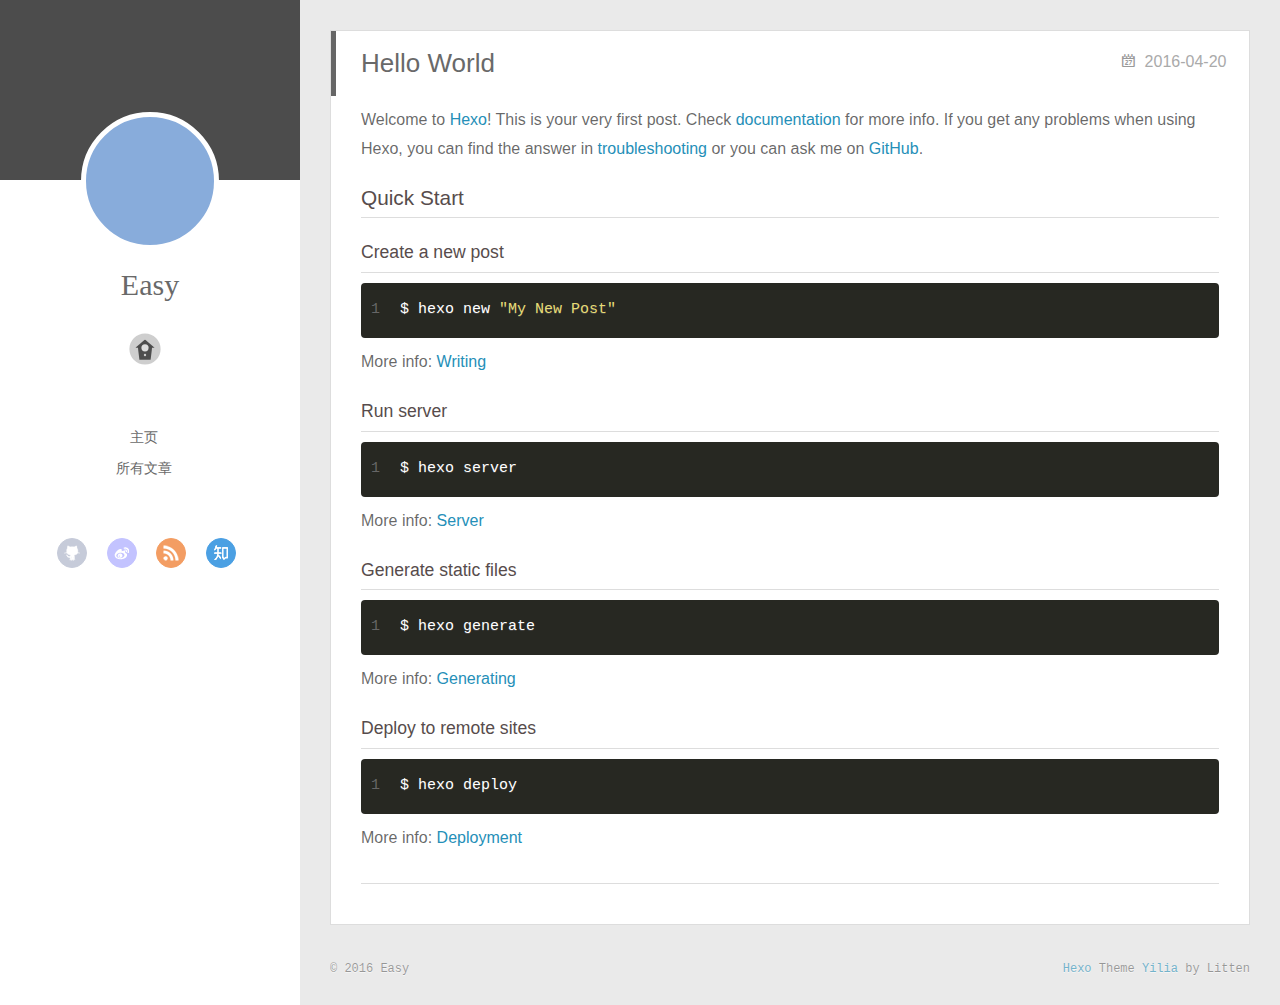
==== commit 4fa8d1bc: "Site updated: 2016-04-20 16:39:53" ====
--- a/index.html
+++ b/index.html
@@ -37,7 +37,7 @@
 		</a>
 
 		<hgroup>
-		  <h1 class="header-author"><a href="/">John Doe</a></h1>
+		  <h1 class="header-author"><a href="/">Easy</a></h1>
 		</hgroup>
 
 		
@@ -156,7 +156,7 @@
       <nav id="mobile-nav">
   	<div class="overlay">
   		<div class="slider-trigger"></div>
-  		<h1 class="header-author js-mobile-header hide">John Doe</h1>
+  		<h1 class="header-author js-mobile-header hide">Easy</h1>
   	</div>
 	<div class="intrude-less">
 		<header id="header" class="inner">
@@ -166,7 +166,7 @@
 			
 			</div>
 			<hgroup>
-			  <h1 class="header-author">John Doe</h1>
+			  <h1 class="header-author">Easy</h1>
 			</hgroup>
 			
 			<nav class="header-menu">
@@ -265,7 +265,7 @@
   <div class="outer">
     <div id="footer-info">
     	<div class="footer-left">
-    		&copy; 2016 John Doe
+    		&copy; 2016 Easy
     	</div>
       	<div class="footer-right">
       		<a href="http://hexo.io/" target="_blank">Hexo</a>  Theme <a href="https://github.com/litten/hexo-theme-yilia" target="_blank">Yilia</a> by Litten
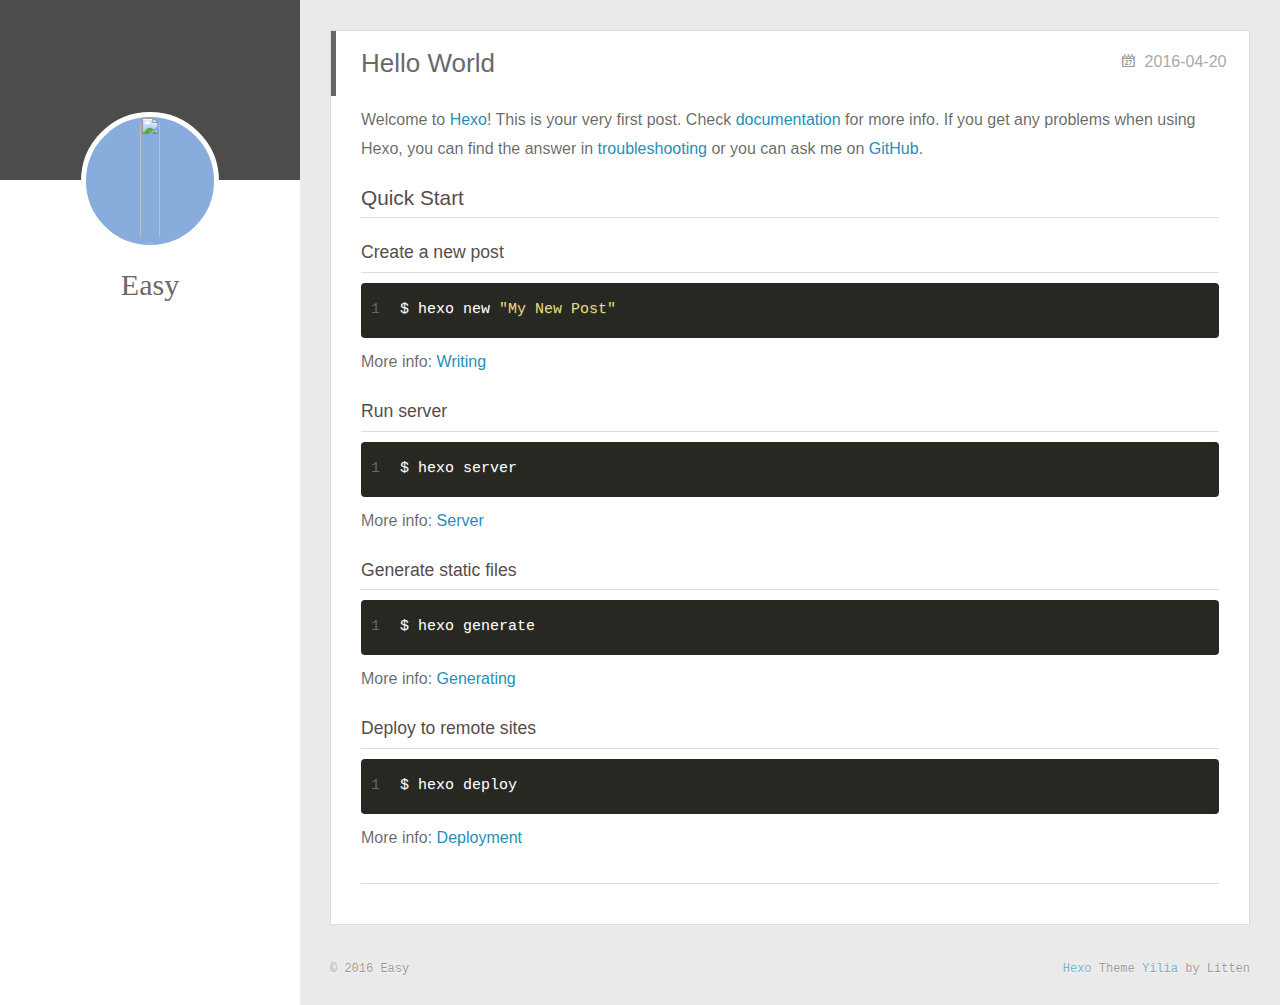
==== commit 4630bcbb: "Site updated: 2016-04-20 16:42:08" ====
--- a/index.html
+++ b/index.html
@@ -16,10 +16,6 @@
 <meta name="twitter:title" content="Hexo">
 <meta name="twitter:description">
   
-    <link rel="alternative" href="/atom.xml" title="Hexo" type="application/atom+xml">
-  
-  
-    <link rel="icon" href="/favicon.png">
   
   <link rel="stylesheet" href="/css/style.css">
 </head>
@@ -32,7 +28,7 @@
 	<header id="header" class="inner">
 		<a href="/" class="profilepic">
 			
-			<img lazy-src="null" class="js-avatar">
+			<img src="undefined" class="js-avatar" style="width: 100%;height: 100%;opacity: 1;">
 			
 		</a>
 
@@ -42,46 +38,6 @@
 
 		
 
-		
-			<div class="switch-btn">
-				<div class="icon">
-					<div class="icon-ctn">
-						<div class="icon-wrap icon-house" data-idx="0">
-							<div class="birdhouse"></div>
-							<div class="birdhouse_holes"></div>
-						</div>
-						<div class="icon-wrap icon-ribbon hide" data-idx="1">
-							<div class="ribbon"></div>
-						</div>
-						
-						<div class="icon-wrap icon-link hide" data-idx="2">
-							<div class="loopback_l"></div>
-							<div class="loopback_r"></div>
-						</div>
-						
-						
-						<div class="icon-wrap icon-me hide" data-idx="3">
-							<div class="user"></div>
-							<div class="shoulder"></div>
-						</div>
-						
-					</div>
-					
-				</div>
-				<div class="tips-box hide">
-					<div class="tips-arrow"></div>
-					<ul class="tips-inner">
-						<li>Menu</li>
-						<li>Tags</li>
-						
-						<li>Links</li>
-						
-						
-						<li>Über</li>
-						
-					</ul>
-				</div>
-			</div>
 		
 
 		<div class="switch-area">
@@ -90,61 +46,19 @@
 					<nav class="header-menu">
 						<ul>
 						
-							<li><a href="/">主页</a></li>
-				        
-							<li><a href="/archives">所有文章</a></li>
-				        
 						</ul>
 					</nav>
 					<nav class="header-nav">
 						<div class="social">
 							
-								<a class="github" target="_blank" href="#" title="github">github</a>
-					        
-								<a class="weibo" target="_blank" href="#" title="weibo">weibo</a>
-					        
-								<a class="rss" target="_blank" href="#" title="rss">rss</a>
-					        
-								<a class="zhihu" target="_blank" href="#" title="zhihu">zhihu</a>
-					        
 						</div>
 					</nav>
 				</section>
 				
 				
-				<section class="switch-part switch-part2">
-					<div class="widget tagcloud" id="js-tagcloud">
-						
-					</div>
-				</section>
-				
-				
-				
-				<section class="switch-part switch-part3">
-					<div id="js-friends">
-					
-			          <a target="_blank" class="main-nav-link switch-friends-link" href="http://localhost:4000/">奥巴马的博客</a>
-			        
-			          <a target="_blank" class="main-nav-link switch-friends-link" href="http://localhost:4000/">卡卡的美丽传说</a>
-			        
-			          <a target="_blank" class="main-nav-link switch-friends-link" href="http://localhost:4000/">本泽马的博客</a>
-			        
-			          <a target="_blank" class="main-nav-link switch-friends-link" href="http://localhost:4000/">吉格斯的博客</a>
-			        
-			          <a target="_blank" class="main-nav-link switch-friends-link" href="http://localhost:4000/">习大大大不同</a>
-			        
-			          <a target="_blank" class="main-nav-link switch-friends-link" href="http://localhost:4000/">托蒂的博客</a>
-			        
-			        </div>
-				</section>
-				
-
-				
-				
-				<section class="switch-part switch-part4">
-				
-					<div id="js-aboutme">我是谁，我从哪里来，我到哪里去？我就是我，是颜色不一样的吃货…</div>
-				</section>
+				
+				
+
 				
 			</div>
 		</div>
@@ -162,7 +76,7 @@
 		<header id="header" class="inner">
 			<div class="profilepic">
 			
-				<img lazy-src="null" class="js-avatar">
+				<img src="undefined" class="js-avatar" style="width: 100%;height: 100%;opacity: 1;">
 			
 			</div>
 			<hgroup>
@@ -172,24 +86,12 @@
 			<nav class="header-menu">
 				<ul>
 				
-					<li><a href="/">主页</a></li>
-		        
-					<li><a href="/archives">所有文章</a></li>
-		        
 		        <div class="clearfix"></div>
 				</ul>
 			</nav>
 			<nav class="header-nav">
 				<div class="social">
 					
-						<a class="github" target="_blank" href="#" title="github">github</a>
-			        
-						<a class="weibo" target="_blank" href="#" title="weibo">weibo</a>
-			        
-						<a class="rss" target="_blank" href="#" title="rss">rss</a>
-			        
-						<a class="zhihu" target="_blank" href="#" title="zhihu">zhihu</a>
-			        
 				</div>
 			</nav>
 		</header>				
@@ -207,8 +109,6 @@
     </div>
   
   <div class="article-inner">
-    
-      <input type="hidden" class="isFancy" />
     
     
       <header class="article-header">
@@ -275,20 +175,18 @@
 </footer>
     </div>
     
-  <link rel="stylesheet" href="/fancybox/jquery.fancybox.css">
-
 
 <script>
 	var yiliaConfig = {
-		fancybox: true,
-		mathjax: true,
-		animate: true,
+		fancybox: undefined,
+		mathjax: undefined,
+		animate: undefined,
 		isHome: true,
 		isPost: false,
 		isArchive: false,
 		isTag: false,
 		isCategory: false,
-		open_in_new: false
+		open_in_new: undefined
 	}
 </script>
 <script src="http://7.url.cn/edu/jslib/comb/require-2.1.6,jquery-1.9.1.min.js"></script>
@@ -299,27 +197,6 @@
 
 
 
-<script type="text/x-mathjax-config">
-MathJax.Hub.Config({
-    tex2jax: {
-        inlineMath: [ ['$','$'], ["\\(","\\)"]  ],
-        processEscapes: true,
-        skipTags: ['script', 'noscript', 'style', 'textarea', 'pre', 'code']
-    }
-});
-
-MathJax.Hub.Queue(function() {
-    var all = MathJax.Hub.getAllJax(), i;
-    for(i=0; i < all.length; i += 1) {
-        all[i].SourceElement().parentNode.className += ' has-jax';                 
-    }       
-});
-</script>
-
-<script type="text/javascript" src="http://cdn.mathjax.org/mathjax/latest/MathJax.js?config=TeX-AMS-MML_HTMLorMML">
-</script>
-
-
   </div>
 </body>
 </html>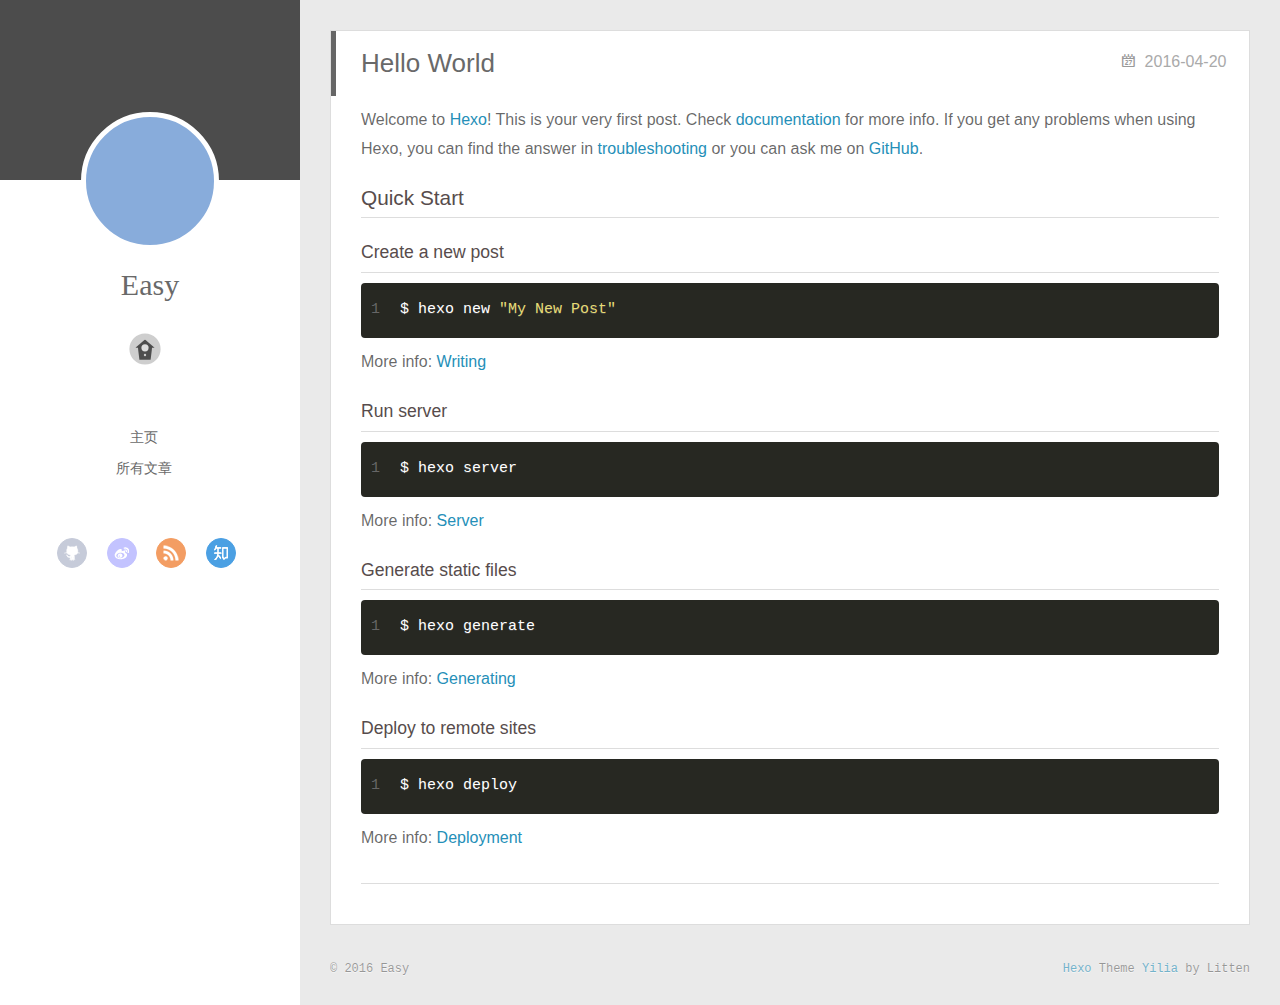
==== commit 42e153a9: "Site updated: 2016-04-20 16:54:20" ====
--- a/index.html
+++ b/index.html
@@ -16,6 +16,10 @@
 <meta name="twitter:title" content="Hexo">
 <meta name="twitter:description">
   
+    <link rel="alternative" href="/atom.xml" title="Hexo" type="application/atom+xml">
+  
+  
+    <link rel="icon" href="/favicon.png">
   
   <link rel="stylesheet" href="/css/style.css">
 </head>
@@ -28,7 +32,7 @@
 	<header id="header" class="inner">
 		<a href="/" class="profilepic">
 			
-			<img src="undefined" class="js-avatar" style="width: 100%;height: 100%;opacity: 1;">
+			<img lazy-src="http://tp2.sinaimg.cn/5038346621/180/5702296170/1" class="js-avatar">
 			
 		</a>
 
@@ -38,6 +42,46 @@
 
 		
 
+		
+			<div class="switch-btn">
+				<div class="icon">
+					<div class="icon-ctn">
+						<div class="icon-wrap icon-house" data-idx="0">
+							<div class="birdhouse"></div>
+							<div class="birdhouse_holes"></div>
+						</div>
+						<div class="icon-wrap icon-ribbon hide" data-idx="1">
+							<div class="ribbon"></div>
+						</div>
+						
+						<div class="icon-wrap icon-link hide" data-idx="2">
+							<div class="loopback_l"></div>
+							<div class="loopback_r"></div>
+						</div>
+						
+						
+						<div class="icon-wrap icon-me hide" data-idx="3">
+							<div class="user"></div>
+							<div class="shoulder"></div>
+						</div>
+						
+					</div>
+					
+				</div>
+				<div class="tips-box hide">
+					<div class="tips-arrow"></div>
+					<ul class="tips-inner">
+						<li>Menu</li>
+						<li>Tags</li>
+						
+						<li>Links</li>
+						
+						
+						<li>Über</li>
+						
+					</ul>
+				</div>
+			</div>
 		
 
 		<div class="switch-area">
@@ -46,19 +90,61 @@
 					<nav class="header-menu">
 						<ul>
 						
+							<li><a href="/">主页</a></li>
+				        
+							<li><a href="/archives">所有文章</a></li>
+				        
 						</ul>
 					</nav>
 					<nav class="header-nav">
 						<div class="social">
 							
+								<a class="github" target="_blank" href="#" title="github">github</a>
+					        
+								<a class="weibo" target="_blank" href="#" title="weibo">weibo</a>
+					        
+								<a class="rss" target="_blank" href="#" title="rss">rss</a>
+					        
+								<a class="zhihu" target="_blank" href="#" title="zhihu">zhihu</a>
+					        
 						</div>
 					</nav>
 				</section>
 				
 				
-				
-				
-
+				<section class="switch-part switch-part2">
+					<div class="widget tagcloud" id="js-tagcloud">
+						
+					</div>
+				</section>
+				
+				
+				
+				<section class="switch-part switch-part3">
+					<div id="js-friends">
+					
+			          <a target="_blank" class="main-nav-link switch-friends-link" href="http://localhost:4000/">奥巴马的博客</a>
+			        
+			          <a target="_blank" class="main-nav-link switch-friends-link" href="http://localhost:4000/">卡卡的美丽传说</a>
+			        
+			          <a target="_blank" class="main-nav-link switch-friends-link" href="http://localhost:4000/">本泽马的博客</a>
+			        
+			          <a target="_blank" class="main-nav-link switch-friends-link" href="http://localhost:4000/">吉格斯的博客</a>
+			        
+			          <a target="_blank" class="main-nav-link switch-friends-link" href="http://localhost:4000/">习大大大不同</a>
+			        
+			          <a target="_blank" class="main-nav-link switch-friends-link" href="http://localhost:4000/">托蒂的博客</a>
+			        
+			        </div>
+				</section>
+				
+
+				
+				
+				<section class="switch-part switch-part4">
+				
+					<div id="js-aboutme">我是谁，我从哪里来，我到哪里去？我就是我，是颜色不一样的吃货…</div>
+				</section>
 				
 			</div>
 		</div>
@@ -76,7 +162,7 @@
 		<header id="header" class="inner">
 			<div class="profilepic">
 			
-				<img src="undefined" class="js-avatar" style="width: 100%;height: 100%;opacity: 1;">
+				<img lazy-src="http://tp2.sinaimg.cn/5038346621/180/5702296170/1" class="js-avatar">
 			
 			</div>
 			<hgroup>
@@ -86,12 +172,24 @@
 			<nav class="header-menu">
 				<ul>
 				
+					<li><a href="/">主页</a></li>
+		        
+					<li><a href="/archives">所有文章</a></li>
+		        
 		        <div class="clearfix"></div>
 				</ul>
 			</nav>
 			<nav class="header-nav">
 				<div class="social">
 					
+						<a class="github" target="_blank" href="#" title="github">github</a>
+			        
+						<a class="weibo" target="_blank" href="#" title="weibo">weibo</a>
+			        
+						<a class="rss" target="_blank" href="#" title="rss">rss</a>
+			        
+						<a class="zhihu" target="_blank" href="#" title="zhihu">zhihu</a>
+			        
 				</div>
 			</nav>
 		</header>				
@@ -109,6 +207,8 @@
     </div>
   
   <div class="article-inner">
+    
+      <input type="hidden" class="isFancy" />
     
     
       <header class="article-header">
@@ -175,18 +275,20 @@
 </footer>
     </div>
     
+  <link rel="stylesheet" href="/fancybox/jquery.fancybox.css">
+
 
 <script>
 	var yiliaConfig = {
-		fancybox: undefined,
-		mathjax: undefined,
-		animate: undefined,
+		fancybox: true,
+		mathjax: true,
+		animate: true,
 		isHome: true,
 		isPost: false,
 		isArchive: false,
 		isTag: false,
 		isCategory: false,
-		open_in_new: undefined
+		open_in_new: false
 	}
 </script>
 <script src="http://7.url.cn/edu/jslib/comb/require-2.1.6,jquery-1.9.1.min.js"></script>
@@ -197,6 +299,27 @@
 
 
 
+<script type="text/x-mathjax-config">
+MathJax.Hub.Config({
+    tex2jax: {
+        inlineMath: [ ['$','$'], ["\\(","\\)"]  ],
+        processEscapes: true,
+        skipTags: ['script', 'noscript', 'style', 'textarea', 'pre', 'code']
+    }
+});
+
+MathJax.Hub.Queue(function() {
+    var all = MathJax.Hub.getAllJax(), i;
+    for(i=0; i < all.length; i += 1) {
+        all[i].SourceElement().parentNode.className += ' has-jax';                 
+    }       
+});
+</script>
+
+<script type="text/javascript" src="http://cdn.mathjax.org/mathjax/latest/MathJax.js?config=TeX-AMS-MML_HTMLorMML">
+</script>
+
+
   </div>
 </body>
 </html>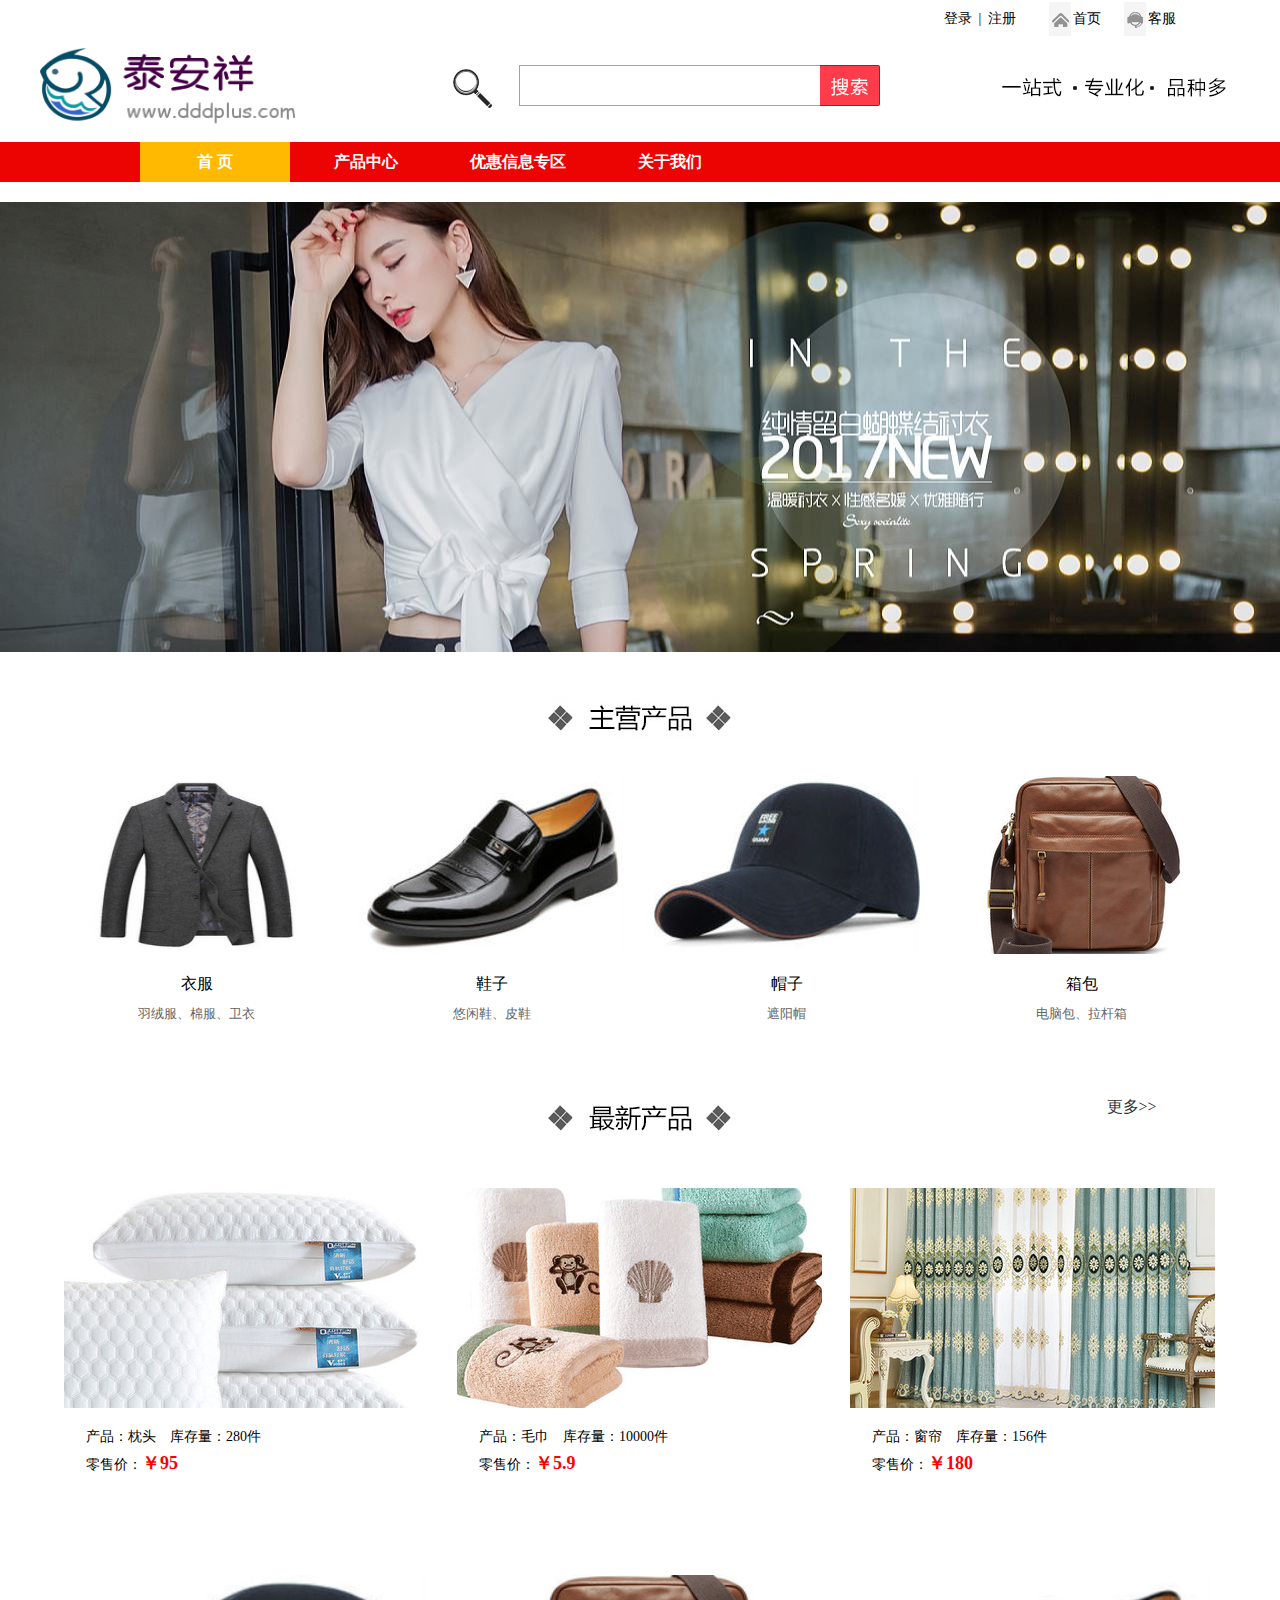
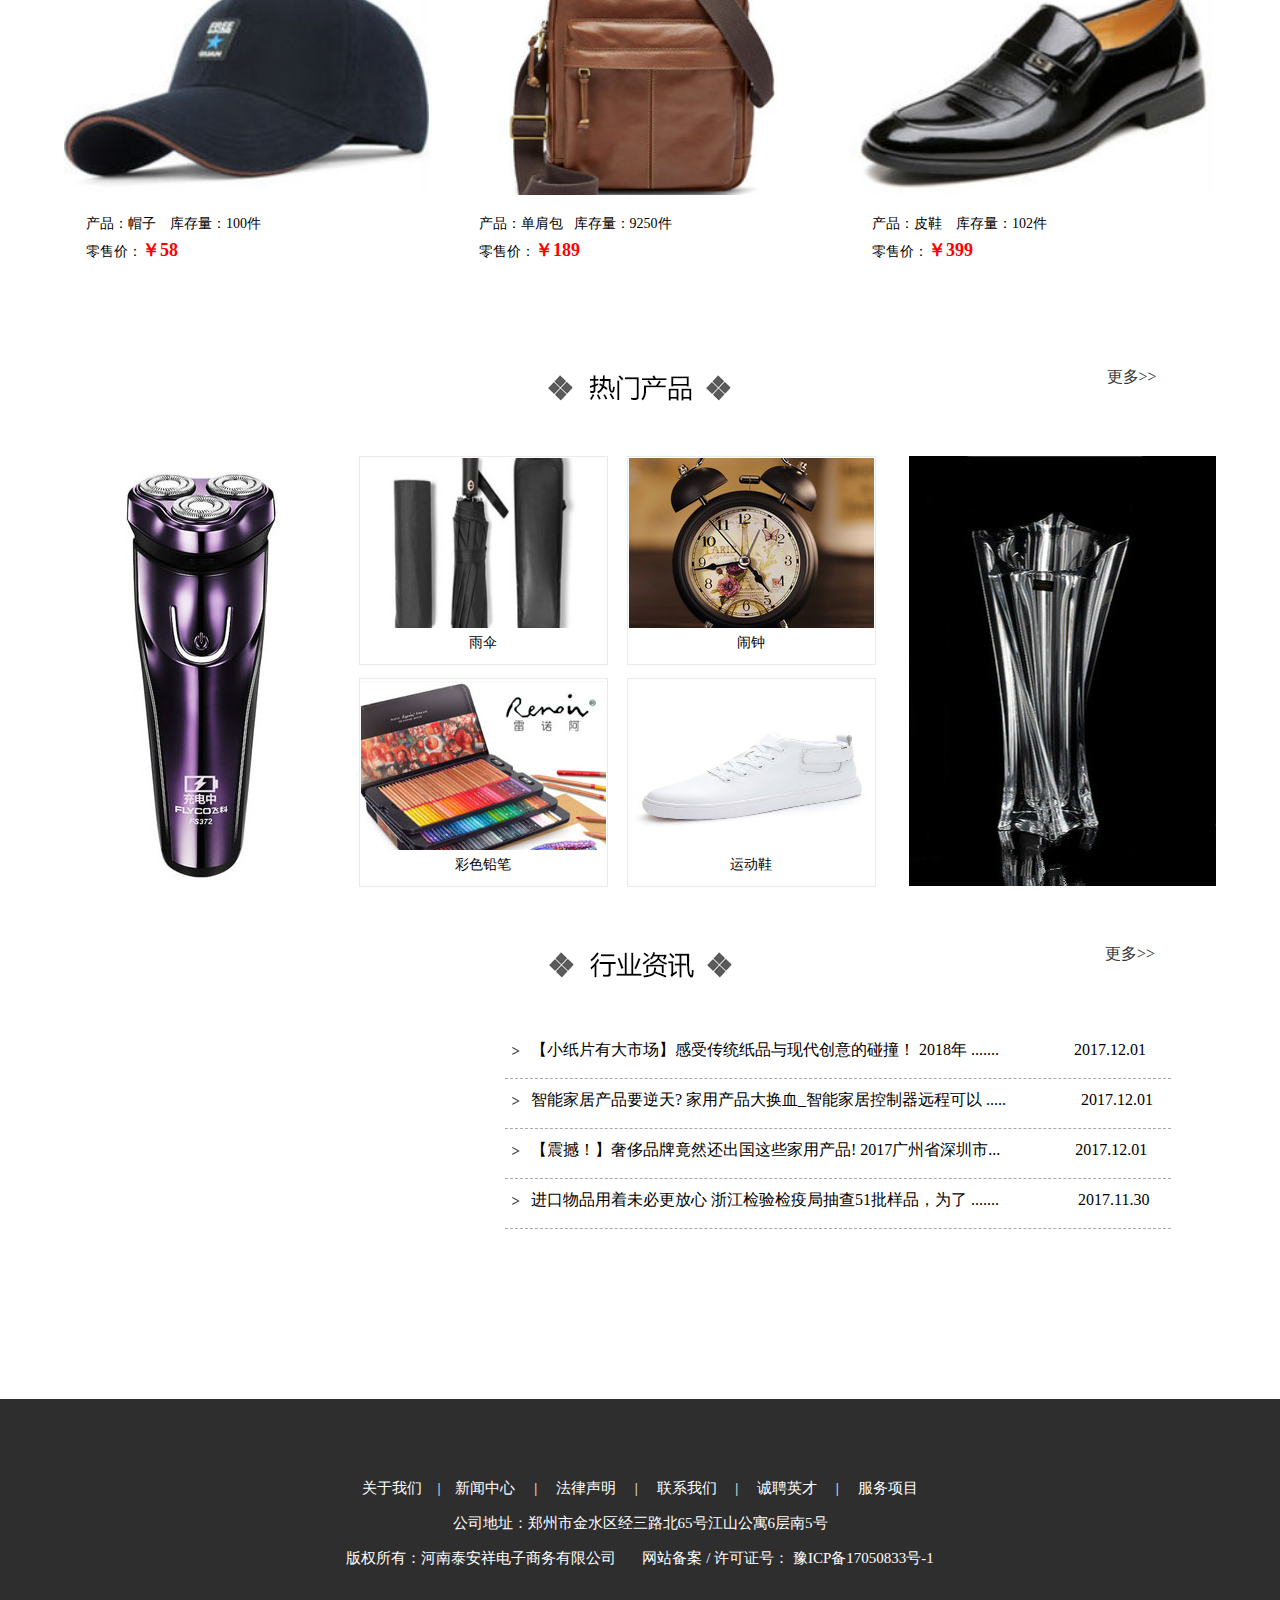
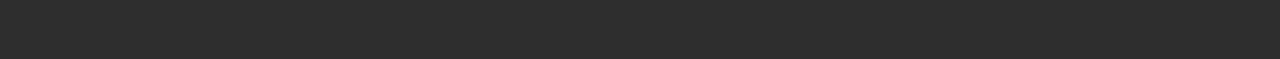
==== commit 7dd27de0: "Update index.html" ====
--- a/index.html
+++ b/index.html
@@ -1,325 +1,268 @@
-<!DOCTYPE html>
-<html>
+
+<!DOCTYPE html PUBLIC "-//W3C//DTD XHTML 1.0 Transitional//EN" "http://www.w3.org/TR/xhtml1/DTD/xhtml1-transitional.dtd">
+<html xmlns="http://www.w3.org/1999/xhtml">
 <head>
-  <meta charset="utf-8">
-  
-  <meta http-equiv="X-UA-Compatible" content="IE=edge" >
-  <title>Hexo</title>
-  <meta name="viewport" content="width=device-width, initial-scale=1, maximum-scale=1">
-  <meta name="description">
-<meta property="og:type" content="website">
-<meta property="og:title" content="Hexo">
-<meta property="og:url" content="http://yoursite.com/index.html">
-<meta property="og:site_name" content="Hexo">
-<meta property="og:description">
-<meta name="twitter:card" content="summary">
-<meta name="twitter:title" content="Hexo">
-<meta name="twitter:description">
-  
-    <link rel="alternative" href="/atom.xml" title="Hexo" type="application/atom+xml">
-  
-  
-    <link rel="icon" href="/favicon.png">
-  
-  <link rel="stylesheet" href="/css/style.css">
+<meta http-equiv="Content-Type" content="text/html; charset=utf-8" />
+<title>河南泰安祥电子商务有限公司</title>
+<link href="css.css" rel="stylesheet" type="text/css" />
 </head>
 
 <body>
-  <div id="container">
-    <div class="left-col">
-    <div class="overlay"></div>
-<div class="intrude-less">
-	<header id="header" class="inner">
-		<a href="/" class="profilepic">
-			
-			<img lazy-src="http://tp2.sinaimg.cn/5038346621/180/5702296170/1" class="js-avatar">
-			
-		</a>
-
-		<hgroup>
-		  <h1 class="header-author"><a href="/">Easy</a></h1>
-		</hgroup>
-
-		
-
-		
-			<div class="switch-btn">
-				<div class="icon">
-					<div class="icon-ctn">
-						<div class="icon-wrap icon-house" data-idx="0">
-							<div class="birdhouse"></div>
-							<div class="birdhouse_holes"></div>
-						</div>
-						<div class="icon-wrap icon-ribbon hide" data-idx="1">
-							<div class="ribbon"></div>
-						</div>
-						
-						<div class="icon-wrap icon-link hide" data-idx="2">
-							<div class="loopback_l"></div>
-							<div class="loopback_r"></div>
-						</div>
-						
-						
-						<div class="icon-wrap icon-me hide" data-idx="3">
-							<div class="user"></div>
-							<div class="shoulder"></div>
-						</div>
-						
-					</div>
-					
-				</div>
-				<div class="tips-box hide">
-					<div class="tips-arrow"></div>
-					<ul class="tips-inner">
-						<li>Menu</li>
-						<li>Tags</li>
-						
-						<li>Links</li>
-						
-						
-						<li>Über</li>
-						
-					</ul>
-				</div>
-			</div>
-		
-
-		<div class="switch-area">
-			<div class="switch-wrap">
-				<section class="switch-part switch-part1">
-					<nav class="header-menu">
-						<ul>
-						
-							<li><a href="/">主页</a></li>
-				        
-							<li><a href="/archives">所有文章</a></li>
-				        
-						</ul>
-					</nav>
-					<nav class="header-nav">
-						<div class="social">
-							
-								<a class="github" target="_blank" href="#" title="github">github</a>
-					        
-								<a class="weibo" target="_blank" href="#" title="weibo">weibo</a>
-					        
-								<a class="rss" target="_blank" href="#" title="rss">rss</a>
-					        
-								<a class="zhihu" target="_blank" href="#" title="zhihu">zhihu</a>
-					        
-						</div>
-					</nav>
-				</section>
-				
-				
-				<section class="switch-part switch-part2">
-					<div class="widget tagcloud" id="js-tagcloud">
-						
-					</div>
-				</section>
-				
-				
-				
-				<section class="switch-part switch-part3">
-					<div id="js-friends">
-					
-			          <a target="_blank" class="main-nav-link switch-friends-link" href="http://localhost:4000/">奥巴马的博客</a>
-			        
-			          <a target="_blank" class="main-nav-link switch-friends-link" href="http://localhost:4000/">卡卡的美丽传说</a>
-			        
-			          <a target="_blank" class="main-nav-link switch-friends-link" href="http://localhost:4000/">本泽马的博客</a>
-			        
-			          <a target="_blank" class="main-nav-link switch-friends-link" href="http://localhost:4000/">吉格斯的博客</a>
-			        
-			          <a target="_blank" class="main-nav-link switch-friends-link" href="http://localhost:4000/">习大大大不同</a>
-			        
-			          <a target="_blank" class="main-nav-link switch-friends-link" href="http://localhost:4000/">托蒂的博客</a>
-			        
-			        </div>
-				</section>
-				
-
-				
-				
-				<section class="switch-part switch-part4">
-				
-					<div id="js-aboutme">我是谁，我从哪里来，我到哪里去？我就是我，是颜色不一样的吃货…</div>
-				</section>
-				
-			</div>
-		</div>
-	</header>				
-</div>
-
-    </div>
-    <div class="mid-col">
-      <nav id="mobile-nav">
-  	<div class="overlay">
-  		<div class="slider-trigger"></div>
-  		<h1 class="header-author js-mobile-header hide">Easy</h1>
-  	</div>
-	<div class="intrude-less">
-		<header id="header" class="inner">
-			<div class="profilepic">
-			
-				<img lazy-src="http://tp2.sinaimg.cn/5038346621/180/5702296170/1" class="js-avatar">
-			
-			</div>
-			<hgroup>
-			  <h1 class="header-author">Easy</h1>
-			</hgroup>
-			
-			<nav class="header-menu">
-				<ul>
-				
-					<li><a href="/">主页</a></li>
-		        
-					<li><a href="/archives">所有文章</a></li>
-		        
-		        <div class="clearfix"></div>
-				</ul>
-			</nav>
-			<nav class="header-nav">
-				<div class="social">
-					
-						<a class="github" target="_blank" href="#" title="github">github</a>
-			        
-						<a class="weibo" target="_blank" href="#" title="weibo">weibo</a>
-			        
-						<a class="rss" target="_blank" href="#" title="rss">rss</a>
-			        
-						<a class="zhihu" target="_blank" href="#" title="zhihu">zhihu</a>
-			        
-				</div>
-			</nav>
-		</header>				
-	</div>
-</nav>
-
-      <div class="body-wrap">
-  
-    <article id="post-hello-world" class="article article-type-post" itemscope itemprop="blogPost">
-  
-    <div class="article-meta">
-      <a href="/2016/04/20/hello-world/" class="article-date">
-  	<time datetime="2016-04-20T07:12:39.028Z" itemprop="datePublished">2016-04-20</time>
-</a>
-    </div>
-  
-  <div class="article-inner">
+<div id="top">
+<div class="topms">
+<div class="topm">
+<div class="topm01"><a href="login.html" class="a1">登录</a>&nbsp; | &nbsp;<a href="register.html" class="a1">注册</a></div>
+<div class="sy">
+  <table width="60" border="0" cellspacing="0" cellpadding="0">
+    <tr>
+      <td width="24"><img src="images/sy.png" width="22" height="34" /></td>
+      <td width="36"><a href="#" class="a1">首页</a></td>
+    </tr>
+  </table>
+</div>
+<div class="sy">
+  <table width="60" border="0" cellspacing="0" cellpadding="0">
+    <tr>
+      <td width="24"><img src="images/kf.png" width="22" height="34" /></td>
+      <td width="36"><a href="#" class="a1">客服</a></td>
+    </tr>
+  </table>
+</div>
+</div>
+</div>
+</div>
+<div id="lg">
+<div class="logo"><img src="images/logo.png" width="260" height="90" /></div>
+<div class="menu">
+<div class="sytb"><a href="#"><img src="images/sytb.png" width="54" height="52" /></a></div>
+<div class="ts">
+    <input type="text" name="textfield" id="textfield"  style="width:300px; height:39px; border:1px #84aac7 solid;"/>
+</div>
+<div class="zsa"><a href="#"><img src="images/111.png" width="60" height="41" /></a></div>
+<div class="xc"><img src="images/xc.png" width="230" height="42" /></div>
+</div>
+</div>
+<div id="mu">
+<div class="mnav">
+<div class="nm01"><a href="#" class="a2">首 页</a></div>
+<div class="nm02"><a href="chanpin.html" class="a2">产品中心</a></div>
+<div class="nm02"><a href="youhui.html" class="a2">优惠信息专区</a></div>
+<div class="nm02"><a href="#" class="a2">关于我们</a></div>
+</div>
+</div>
+<div id="banner" style="background-size: 100%;"></div>
+<div id="xxmm">
+<div class="fwx"></div>
+<div class="fwk">
+<div class="fwt01">
+<div class="fwt"><img src="images/yifu1.jpg" width="266" height="178" /></div>
+<div class="zms">
+  <p><a href="#" class="a4">衣服</a><br />
+  <span style="font-size:13px; color:#666;">羽绒服、棉服、卫衣</span></p>
+</div>
+</div>
+<div class="fwt02">
+<div class="fwt"><img src="images/xiezi1.jpg" width="266" height="178" /></div>
+<div class="zms">
+  <p><a href="#" class="a4">鞋子</a><br />
+  <span style="font-size:13px; color:#666;">悠闲鞋、皮鞋</span></p>
+</div>
+</div>
+<div class="fwt02">
+<div class="fwt"><img src="images/maozi01.jpg" width="266" height="178" /></div>
+<div class="zms">
+  <p>帽子<br />
+  <span style="font-size:13px; color:#666;">遮阳帽</span></p>
+</div>
+</div>
+<div class="fwt02">
+<div class="fwt"><img src="images/xiangzi01.jpg" width="266" height="178" /></div>
+<div class="zms">
+  <p><a href="#" class="a4">箱包</a><br />
+  <span style="font-size:13px; color:#666;">电脑包、拉杆箱</span></p>
+</div>
+</div>
+</div>
+</div>
+<div id="cp">
+<div class="cpbt">
+<div class="more"><a href="#" class="a1" style="color:#333;">更多&gt;&gt;</a></div>
+</div>
+<div class="cpm01">
+<div class="cp01">
+<div class="cpt"><img src="images/zhentou01.jpg" width="365" height="220" /></div>
+<div class="cpwz">
+<div style="height:16px;"></div>
+<div class="bbt1" style="font-size:14px;">
+  <p>产品：枕头 &nbsp;&nbsp;&nbsp;库存量：280件<span class="bbt1" style="font-size:14px;"> &nbsp;&nbsp;&nbsp;</span></p>
+  <p>零售价：<span class="s1">￥95</span></p>
+</div>
+<div class="bbt">
+<div class="bbt01">
+<div class="cpj"><a href="#" class="a2">加入购物车</a></div>
+</div>
+<div class="bbt02">
+<div class="cpj"><a href="#" class="a2">立刻购买</a></div>
+</div>
+</div>
+</div>
+</div>
+<div class="cp02">
+<div class="cpt"><img src="images/maojin01.jpg" width="365" height="220" /></div>
+<div class="cpwz">
+<div style="height:16px;"></div>
+<div class="bbt1" style="font-size:14px;">
+  <p>产品：毛巾 &nbsp;&nbsp;&nbsp;库存量：10000件<span class="bbt1" style="font-size:14px;"> &nbsp;&nbsp;&nbsp;</span></p>
+  <p>零售价：<span class="s1">￥5.9</span></p>
+</div>
+<div class="bbt">
+<div class="bbt01">
+<div class="cpj"><a href="#" class="a2">加入购物车</a></div>
+</div>
+<div class="bbt02">
+<div class="cpj"><a href="#" class="a2">立刻购买</a></div>
+</div>
+</div>
+</div>
+</div>
+<div class="cp02">
+<div class="cpt"><img src="images/chuanglian01.jpg" width="365" height="220" /></div>
+<div class="cpwz">
+<div style="height:16px;"></div>
+<div class="bbt1" style="font-size:14px;">
+  <p>产品：窗帘 &nbsp;&nbsp;&nbsp;库存量：156件<span class="bbt1" style="font-size:14px;"> &nbsp;&nbsp;&nbsp;</span></p>
+  <p>零售价：<span class="s1">￥180</span></p>
+</div>
+<div class="bbt">
+<div class="bbt01">
+<div class="cpj"><a href="#" class="a2">加入购物车</a></div>
+</div>
+<div class="bbt02">
+<div class="cpj"><a href="#" class="a2">立刻购买</a></div>
+</div>
+</div>
+</div>
+</div>
+
+</div>
+<div class="cpm01">
+<div class="cp01">
+<div class="cpt"><img src="images/maozi01.jpg" width="365" height="220" /></div>
+<div class="cpwz">
+<div style="height:16px;"></div>
+<div class="bbt1" style="font-size:14px;">
+  <p>产品：帽子 &nbsp;&nbsp;&nbsp;库存量：100件<span class="bbt1" style="font-size:14px;"> &nbsp;&nbsp;&nbsp;</span></p>
+  <p>零售价：<span class="s1">￥58</span></p>
+</div>
+<div class="bbt">
+<div class="bbt01">
+<div class="cpj"><a href="#" class="a2">加入购物车</a></div>
+</div>
+<div class="bbt02">
+<div class="cpj"><a href="#" class="a2">立刻购买</a></div>
+</div>
+</div>
+</div>
+</div>
+<div class="cp02">
+<div class="cpt"><img src="images/xiangzi01.jpg" width="365" height="220" /></div>
+<div class="cpwz">
+<div style="height:16px;"></div>
+<div class="bbt1" style="font-size:14px;">
+  <p>产品：单肩包&nbsp;&nbsp;&nbsp;库存量：9250件<span class="bbt1" style="font-size:14px;"> &nbsp;&nbsp;&nbsp;</span></p>
+  <p>零售价：<span class="s1">￥189</span></p>
+</div>
+<div class="bbt">
+<div class="bbt01">
+<div class="cpj"><a href="#" class="a2">加入购物车</a></div>
+</div>
+<div class="bbt02">
+<div class="cpj"><a href="#" class="a2">立刻购买</a></div>
+</div>
+</div>
+</div>
+</div>
+<div class="cp02">
+<div class="cpt"><img src="images/xiezi1.jpg" width="365" height="220" /></div>
+<div class="cpwz">
+<div style="height:16px;"></div>
+<div class="bbt1" style="font-size:14px;">
+  <p>产品：皮鞋 &nbsp;&nbsp;&nbsp;库存量：102件<span class="bbt1" style="font-size:14px;"> &nbsp;&nbsp;&nbsp;</span></p>
+  <p>零售价：<span class="s1">￥399</span></p>
+</div>
+<div class="bbt">
+<div class="bbt01">
+<div class="cpj"><a href="#" class="a2">加入购物车</a></div>
+</div>
+<div class="bbt02">
+<div class="cpj"><a href="#" class="a2">立刻购买</a></div>
+</div>
+</div>
+</div>
+</div>
+
+</div>
+</div>
+<div id="xz">
+<div class="xzbt">
+<div class="more"><a href="#" class="a1" style="color:#333;">更多&gt;&gt;</a></div>
+</div>
+<div class="xztu">
+<div class="xz01"><img src="images/tixudao.jpg" width="265" height="430" /></div>
+<div class="xz02">
+<div class="g01">
+<div class="gg1"><img src="images/yusan01.jpg" width="245" height="170" />
+<div style="font-size:14px; height:34px; text-align:center; line-height:30px;"><a href="#" class="a1">雨伞</a></div></div>
+<div class="gg1" style="margin-left:19px;"><img src="images/naozhong01.jpg" width="245" height="170" />
+<div style="font-size:14px; height:34px; text-align:center; line-height:30px;"><a href="#" class="a1">闹钟</a></div></div>
+</div>
+<div class="g01" style="margin-top:17px;">
+<div class="gg1"><img src="images/y3.jpg" width="245" height="170" />
+<div style="font-size:14px; height:34px; text-align:center; line-height:30px;"><a href="#" class="a1">彩色铅笔</a></div></div>
+<div class="gg1" style="margin-left:19px;"><img src="images/xiezi02.jpg" width="245" height="170" />
+<div style="font-size:14px; height:34px; text-align:center; line-height:30px;"><a href="#" class="a1">运动鞋</a></div></div>
+</div>
+</div>
+<div class="xz03"><img src="images/huaping01.jpg" width="307" height="430" /></div>
+</div>
+</div>
+<div id="news">
+<div class="nbt">
+<div class="more"><a href="#" class="a1" style="color:#333;">更多&gt;&gt;</a></div>
+</div>
+<div class="nms">
+<div class="nwtu"></div>
+<div class="xw">
+<div class="nlb">
+<div class="tbb"><img src="images/tbb.png" width="26" height="36" /></div>
+<div class="tbbms"><a href="#" class="a1">【小纸片有大市场】感受传统纸品与现代创意的碰撞！ 2018年 .......</a><span style="margin-left:75px;">2017.12.01</span></div>
+</div>
+<div class="nlb">
+<div class="tbb"><img src="images/tbb.png" width="26" height="36" /></div>
+<div class="tbbms"><a href="#" class="a1">智能家居产品要逆天?   家用产品大换血_智能家居控制器远程可以 .....</a><span style="margin-left:75px;">2017.12.01</span></div>
+</div>
+<div class="nlb">
+<div class="tbb"><img src="images/tbb.png" width="26" height="36" /></div>
+<div class="tbbms"><a href="#" class="a1">【震撼！】奢侈品牌竟然还出国这些家用产品! 2017广州省深圳市...</a><span style="margin-left:75px;">2017.12.01</span></div>
+</div>
+<div class="nlb">
+<div class="tbb"><img src="images/tbb.png" width="26" height="36" /></div>
+<div class="tbbms"><a href="#" class="a1">进口物品用着未必更放心 浙江检验检疫局抽查51批样品，为了 .......</a> <span style="margin-left:75px;"> 2017.11.30</span></div>
+</div>
+</div>
+</div>
+</div>
+<div style="height:10px;"></div>
+<div id="bottom">
+  <div style="height:72px;"></div>
+<div class="btnr">
+  <div class="b01">
+    <a href="#" class="a2">关于我们</a>&nbsp;&nbsp;&nbsp;    |&nbsp;&nbsp;&nbsp;     <a href="#" class="a2">新闻中心</a> &nbsp;&nbsp;&nbsp; |  &nbsp;&nbsp;&nbsp;   <a href="#" class="a2">法律声明</a> &nbsp;&nbsp;&nbsp; |  &nbsp;&nbsp;&nbsp;   <a href="#" class="a2">联系我们</a> &nbsp;&nbsp;&nbsp;  |    &nbsp;&nbsp;&nbsp; <a href="#" class="a2">诚聘英才</a> &nbsp;&nbsp;&nbsp;  | &nbsp;&nbsp;&nbsp;    <a href="#" class="a2">服务项目</a><br />
     
-      <input type="hidden" class="isFancy" />
-    
-    
-      <header class="article-header">
-        
-  
-    <h1 itemprop="name">
-      <a class="article-title" href="/2016/04/20/hello-world/">Hello World</a>
-    </h1>
-  
-
-      </header>
-      
-    
-    <div class="article-entry" itemprop="articleBody">
-      
-        <p>Welcome to <a href="https://hexo.io/" target="_blank" rel="external">Hexo</a>! This is your very first post. Check <a href="https://hexo.io/docs/" target="_blank" rel="external">documentation</a> for more info. If you get any problems when using Hexo, you can find the answer in <a href="https://hexo.io/docs/troubleshooting.html" target="_blank" rel="external">troubleshooting</a> or you can ask me on <a href="https://github.com/hexojs/hexo/issues" target="_blank" rel="external">GitHub</a>.</p>
-<h2 id="Quick-Start"><a href="#Quick-Start" class="headerlink" title="Quick Start"></a>Quick Start</h2><h3 id="Create-a-new-post"><a href="#Create-a-new-post" class="headerlink" title="Create a new post"></a>Create a new post</h3><figure class="highlight bash"><table><tr><td class="gutter"><pre><span class="line">1</span><br></pre></td><td class="code"><pre><span class="line">$ hexo new <span class="string">"My New Post"</span></span><br></pre></td></tr></table></figure>
-<p>More info: <a href="https://hexo.io/docs/writing.html" target="_blank" rel="external">Writing</a></p>
-<h3 id="Run-server"><a href="#Run-server" class="headerlink" title="Run server"></a>Run server</h3><figure class="highlight bash"><table><tr><td class="gutter"><pre><span class="line">1</span><br></pre></td><td class="code"><pre><span class="line">$ hexo server</span><br></pre></td></tr></table></figure>
-<p>More info: <a href="https://hexo.io/docs/server.html" target="_blank" rel="external">Server</a></p>
-<h3 id="Generate-static-files"><a href="#Generate-static-files" class="headerlink" title="Generate static files"></a>Generate static files</h3><figure class="highlight bash"><table><tr><td class="gutter"><pre><span class="line">1</span><br></pre></td><td class="code"><pre><span class="line">$ hexo generate</span><br></pre></td></tr></table></figure>
-<p>More info: <a href="https://hexo.io/docs/generating.html" target="_blank" rel="external">Generating</a></p>
-<h3 id="Deploy-to-remote-sites"><a href="#Deploy-to-remote-sites" class="headerlink" title="Deploy to remote sites"></a>Deploy to remote sites</h3><figure class="highlight bash"><table><tr><td class="gutter"><pre><span class="line">1</span><br></pre></td><td class="code"><pre><span class="line">$ hexo deploy</span><br></pre></td></tr></table></figure>
-<p>More info: <a href="https://hexo.io/docs/deployment.html" target="_blank" rel="external">Deployment</a></p>
-
-      
-    </div>
-    
-    <div class="article-info article-info-index">
-      
-      
-      
-
-      
-      <div class="clearfix"></div>
-    </div>
-    
-  </div>
-  
-</article>
-
-
-
-
-
-
-
-
-
-  
-  
-</div>
-      <footer id="footer">
-  <div class="outer">
-    <div id="footer-info">
-    	<div class="footer-left">
-    		&copy; 2016 Easy
-    	</div>
-      	<div class="footer-right">
-      		<a href="http://hexo.io/" target="_blank">Hexo</a>  Theme <a href="https://github.com/litten/hexo-theme-yilia" target="_blank">Yilia</a> by Litten
-      	</div>
-    </div>
-  </div>
-</footer>
-    </div>
-    
-  <link rel="stylesheet" href="/fancybox/jquery.fancybox.css">
-
-
-<script>
-	var yiliaConfig = {
-		fancybox: true,
-		mathjax: true,
-		animate: true,
-		isHome: true,
-		isPost: false,
-		isArchive: false,
-		isTag: false,
-		isCategory: false,
-		open_in_new: false
-	}
-</script>
-<script src="http://7.url.cn/edu/jslib/comb/require-2.1.6,jquery-1.9.1.min.js"></script>
-<script src="/js/main.js"></script>
-
-
-
-
-
-
-<script type="text/x-mathjax-config">
-MathJax.Hub.Config({
-    tex2jax: {
-        inlineMath: [ ['$','$'], ["\\(","\\)"]  ],
-        processEscapes: true,
-        skipTags: ['script', 'noscript', 'style', 'textarea', 'pre', 'code']
-    }
-});
-
-MathJax.Hub.Queue(function() {
-    var all = MathJax.Hub.getAllJax(), i;
-    for(i=0; i < all.length; i += 1) {
-        all[i].SourceElement().parentNode.className += ' has-jax';                 
-    }       
-});
-</script>
-
-<script type="text/javascript" src="http://cdn.mathjax.org/mathjax/latest/MathJax.js?config=TeX-AMS-MML_HTMLorMML">
-</script>
-
-
-  </div>
+  公司地址：郑州市金水区经三路北65号江山公寓6层南5号<br />
+  版权所有：河南泰安祥电子商务有限公司  &nbsp;&nbsp;&nbsp;&nbsp;&nbsp;&nbsp;网站备案 / 许可证号：<a href="http://www.miitbeian.gov.cn/publish/query/indexFirst.action" target="_blank" class="a2"> 豫ICP备17050833号-1</a></div>
+</div>
+
+</div>
 </body>
-</html>+</html>
--- a/css.css
+++ b/css.css
@@ -0,0 +1,129 @@
+@charset "utf-8";
+/* CSS Document */
+*{ padding:0 ; margin:0 ;}
+body{ font-family:"΢���ź�"; font-size:16px; color:#000;}
+#top{ background-image:url(images/top-bg.png); height:37px;}
+#mu{ height:40px; margin-bottom:20px; line-height:40px; margin-top:15px; background-color:#ec0402;}
+.xc{ width:230px; height:42px; float:left; margin-left:120px; margin-top:5px;}
+.ts{ width:300px; height:40px; float:left; margin-left:20px; margin-top:5px;}
+.zsa{ width:60px; height:41px; float:left; margin-top:5px; margin-left:1px;}
+.mnav{ width:1000px; height:40px; margin:0 auto; color:#FFF;}
+.nm01{ width:150px; height:40px; float:left; background-color:#feb900; text-align:center; font-weight:bold;}
+.nm02{ width:152px; height:40px; float:left; text-align:center; font-weight:bold;}
+img{ border:0;}
+.topms{ height:37px; width:1097px; margin:0 auto; line-height:37px; font-size:14px;}
+.topm{ height:37px; width:245px; float:right;}
+.topm01{ width:90px; float:left; height:37px;}
+.sy{ height:37px; float:left; width:60px; margin-left:15px;}
+#lg{ height:90px; margin:0 auto; width:1200px;}
+.logo{ width:360px; height:90px; float:left;}
+.menu{ height:52px; float:right; width:795px; margin-top:23px;}
+.sytb{ width:54px; height:52px; float:left;}
+.sytbm{ height:52px; width:739px; float:left; line-height:52px;}
+.sytbm ul{ list-style:none;}
+.sytbm ul li{ list-style:none; float:left; margin-left:40px;}
+#banner{ height:450px; background-image:url(images/banner.jpg); background-position:center; background-repeat:no-repeat;}
+#banner1{ height:450px; background-image:url(images/banner1.jpg); background-position:center; background-repeat:no-repeat;}
+#banner2{ height:450px; background-image:url(images/banner2.jpg); background-position:center; background-repeat:no-repeat;}
+#cp{ width:1153px; height:850px; margin:0 auto; margin-top:30px;}
+#cp1{ width:1153px; height:830px; margin:0 auto; margin-top:30px;}
+.cpbt{ height:69px; background-image:url(images/cp.png);}
+.cpbt1{ height:69px; background-image:url(images/cpzx.png);}
+.cpbt2{ height:69px; background-image:url(images/cpyh.png);}
+.cpm01{ height:350px; margin-top:37px;}
+.cp01{ width:365px; height:220px; float:left;}
+.cp02{ width:365px; height:220px; float:left; margin-left:28px;}
+.cpt{ height:220px;}
+.cpwz{ height:130px; }
+.bbt{ width:265px; height:35px; margin:0 auto;}
+.bbt1{ width:320px; height:65px; margin:0 auto; line-height:26px;}
+.bbt01{ width:102px; height:35px; float:left; background-image:url(images/btn01.png);}
+.bbt02{ width:102px; height:35px; float:left; background-image:url(images/btn02.png); float:right;}
+.cpj{ width:85px; height:32px; margin:0 auto; line-height:32px; color:#FFF; text-align:center; margin-top:1px;}
+#xz{ width:1153px; height:537px; margin:0 auto; margin-top:20px;}
+.xzbt{ height:64px; background-image:url(images/xzbt.png);}
+.xztu{ height:430px; margin-top:40px;}
+.xz01{ width:265px; height:430px; float:left;}
+.xz02{ width:520px; height:430px; float:left; margin-left:30px;}
+.xz03{ width:307px; height:430px; float:left; margin-left:30px;}
+.xzt01{ height:365px;}
+.xzcs{ height:60px; width:200px; margin:0 auto;}
+.xz001{ width:100px; float:left; height:31px; margin-top:15px; line-height:31px; font-size:14px;}
+#news{ width:1150px; height:410px;  margin:0 auto;margin-top:40px;}
+.nbt{ height:60px; background-image:url(images/news.png);}
+.nms{ height:312px; margin-top:40px;}
+.nwtu{ width:406px; height:286px; background-image:url(images/ntu.png); float:left;}
+.xw{ width:710px; height:295px; float:right;}
+.nlb{ width:666px; height:49px; border-bottom:1px #a8a8a8 dashed;}
+.tbb{ width:26px; height:41px; float:left; margin-top:3px;}
+.tbbms{ float:left; width:640px; height:41px; line-height:41px;}
+#hzuo{ width:1156px; height:390px; margin:0 auto;}
+.hzbt{ height:71px; background-image:url(images/hzhb.png);}
+.hztu{ height:260px;  margin-top:45px;}
+.anli{ width:355px; height:70px; margin:0 auto; margin-top:50px;}
+#bottom{ height:260px; margin-top:50px; background-color:#2E2E2E; color:#FFF;}
+.btnr{ width:960px; height:95px; margin:0 auto;}
+.blogo{ width:229px; height:95px; background-image:url(images/blogo.png); float:left;}
+.b01{ width:666px; height:95px; line-height:35px; font-size:15px; margin:0 auto; text-align:center;}
+.yx01{ width:272px; height:256px; float:left; background-image:url(images/xm01.jpg);}
+.yx02{ width:272px; height:256px; margin-left:21px; float:left; background-image:url(images/xm02.jpg);}
+.yx03{ width:272px; height:256px; margin-left:21px; float:left; background-image:url(images/xm03.jpg);}
+.yx04{ width:272px; height:256px; margin-left:21px; float:left; background-image:url(images/xm04.jpg);}
+.yxms{ width:225px; height:122px; margin:0 auto; margin-top:70px; line-height:28px; font-size:15px;}
+.yxbt{ width:120px; margin:0 auto; margin-top:25px; font-size:14PX;}
+.more{ width:110px; height:30px; float:right; margin-top:15px;}
+
+#xxmm{ width:1153px; height:370px;  margin:0 auto; margin-top:30px;}
+.fwx{ width:1153px; height:69px; background-image:url(images/fwx.jpg); margin:0 auto;}
+.fwk{ height:260px; margin-top:25px;}
+.fwt01{ width:266px; height:260px; float:left;}
+.fwt02{ width:266px; height:260px; float:left; margin-left:29px;}
+.fwt{ width:266px; height:178px;}
+.zms{ height:55px; margin:0 auto; margin-top:15px; text-align:center; line-height:30px;}
+.g01{ height:205px;}
+.gg1{ width:245px; float:left; height:205px; float:left; border:1px #eaeaea solid; padding:1px;}
+
+.a1:link{text-decoration:none; color:#000;}
+.a1:visited{text-decoration:none; color:#000;}
+.a1:hover{text-decoration:underline; color:#000;}
+.a1:active{text-decoration:none; color:#000;}
+
+.a2:link{text-decoration:none; color:#FFF;}
+.a2:visited{text-decoration:none; color:#FFF;}
+.a2:hover{text-decoration:underline; color:#FFF;}
+.a2:active{text-decoration:none; color:#FFF;}
+
+.a3:link{text-decoration:none; color:#000; font-size:15px;}
+.a3:visited{text-decoration:none; color:#000;}
+.a3:hover{text-decoration:underline; color:#f57b04;}
+.a3:active{text-decoration:none; color:#000;}
+
+.a4:link{text-decoration:none; color:#000;}
+.a4:visited{text-decoration:none; color:#000;}
+.a4:hover{text-decoration:underline; color:#1da9b7;}
+.a4:active{text-decoration:none; color:#000;}
+
+.s1{ font-size:18px; color:#F00; font-weight:bold;}
+
+#login{ width:470px; height:460px; margin:0 auto; margin-top:30px; border:5px solid #CCC; font-size:14px;}
+.lbt{ width:450px; height:60px; margin:0 auto; margin-top:10px; border-bottom:1px solid #CCC; text-align:center; line-height:60px; font-size:20px;}
+.dl01{ width:420px; height:30px; margin:0 auto; margin-top:30px;}
+.jm{width:420px; height:30px; margin:0 auto; margin-top:30px;}
+.jm01{ width:220px; height:30px; float:left; line-height:30px;}
+.jm02{ width:100px; float:left; color:#930; height:30px; line-height:30px; margin-left:80px;}
+.jm03{ width:330px; height:30px; float:left; line-height:30px;}
+.s01{ width:260px; height:30px; color:#666;}
+.s02{ width:130px; height:30px; color:#666;}
+.btn01{ width:360px; height:50px; margin:0 auto; margin-top:30px;}
+.ts01{ width:360px; height:50px; margin:0 auto; margin-top:30px;}
+#zhuce{width:500px; height:590px; margin:0 auto; margin-top:30px; border:5px solid #CCC; font-size:15px;}
+
+.yhxx{ height:355px; margin-top:20px;}
+.yhxx1{ height:355px; float:left; width:555px;}
+.yhxx2{ height:355px; float:left; width:555px; margin-left:35px;}
+.zyx{ width:285px; height:350px; border:1px #ebebeb solid; float:left;}
+.zyms{ width:240px; height:300px; float:left; margin-left:20px; margin-top:30px; font-size:15px; line-height:34px;}
+
+.whao{ width:270px; height:40px; margin:0 auto; margin-top:10px;}
+.wwt{ width:40px; height:40px; float:left;}
+.zwm{ width:215px; height:40px; line-height:40px; float:left; margin-left:10px;}